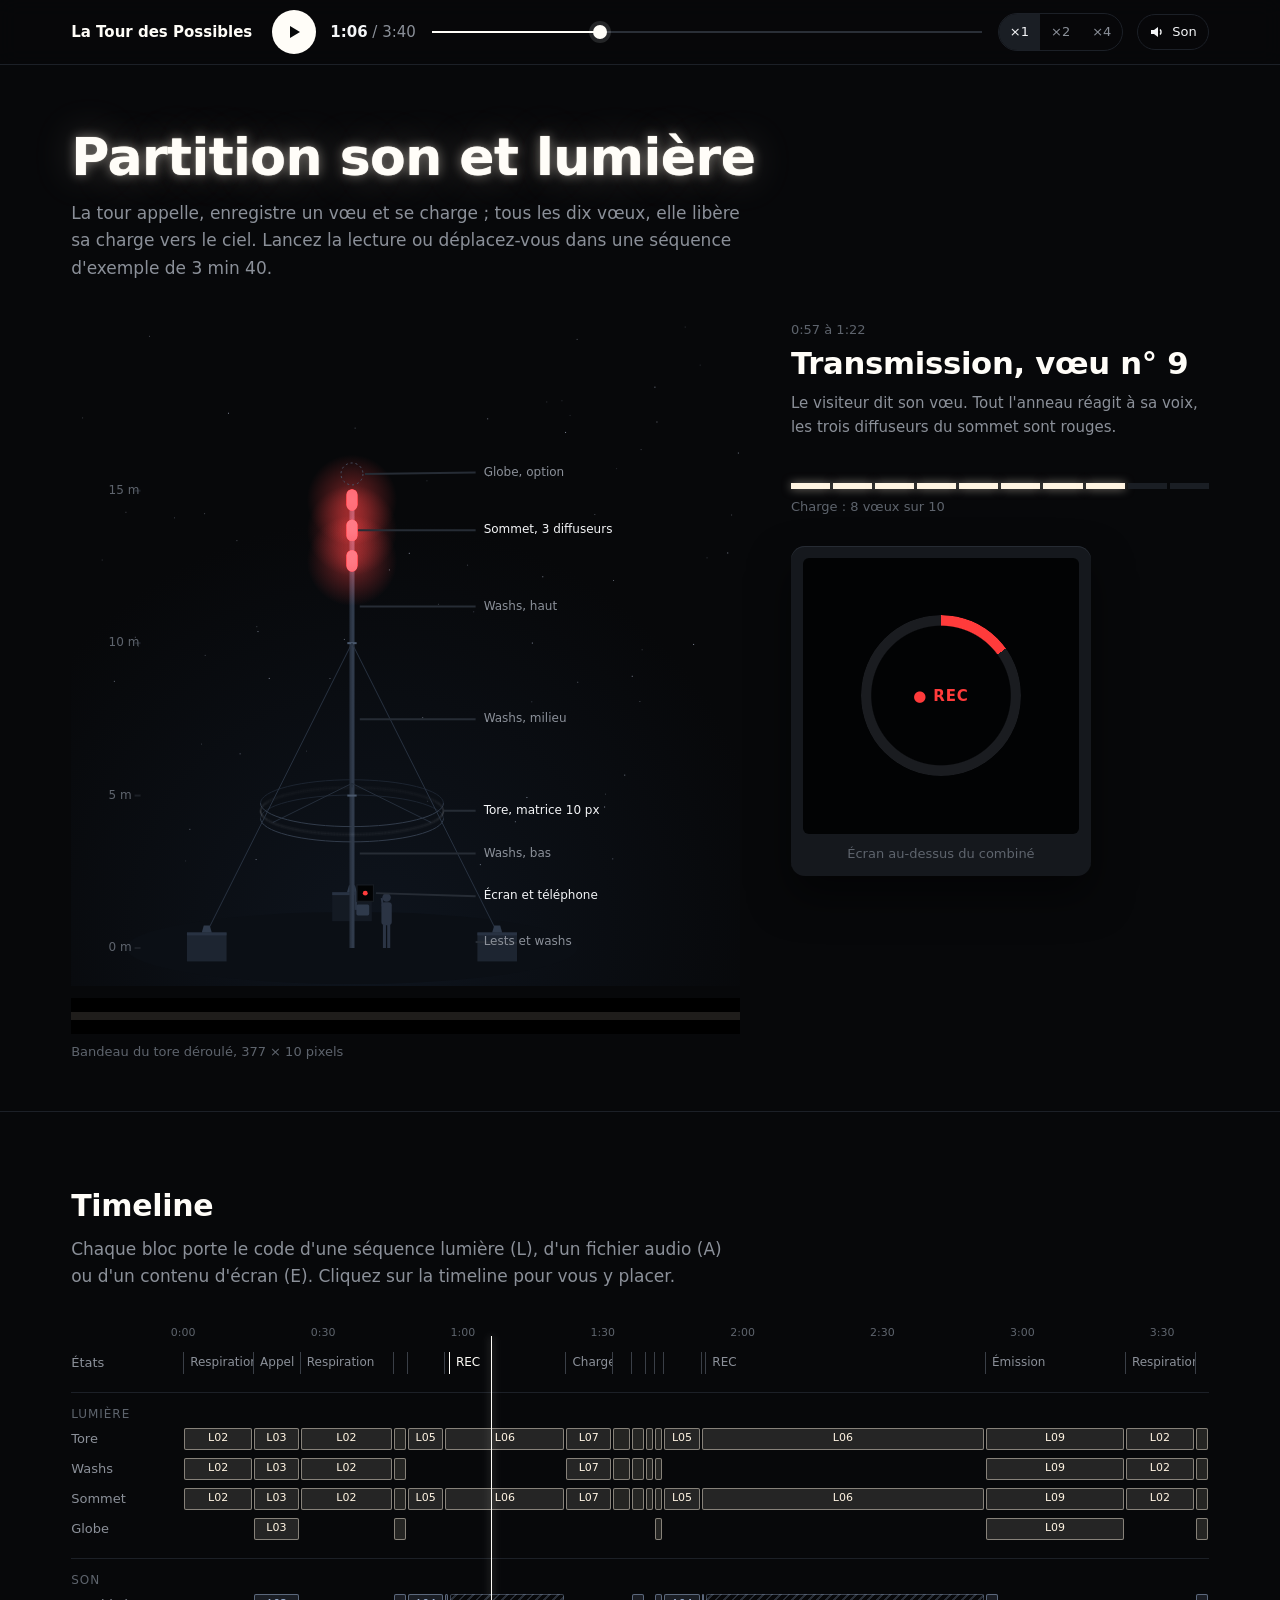
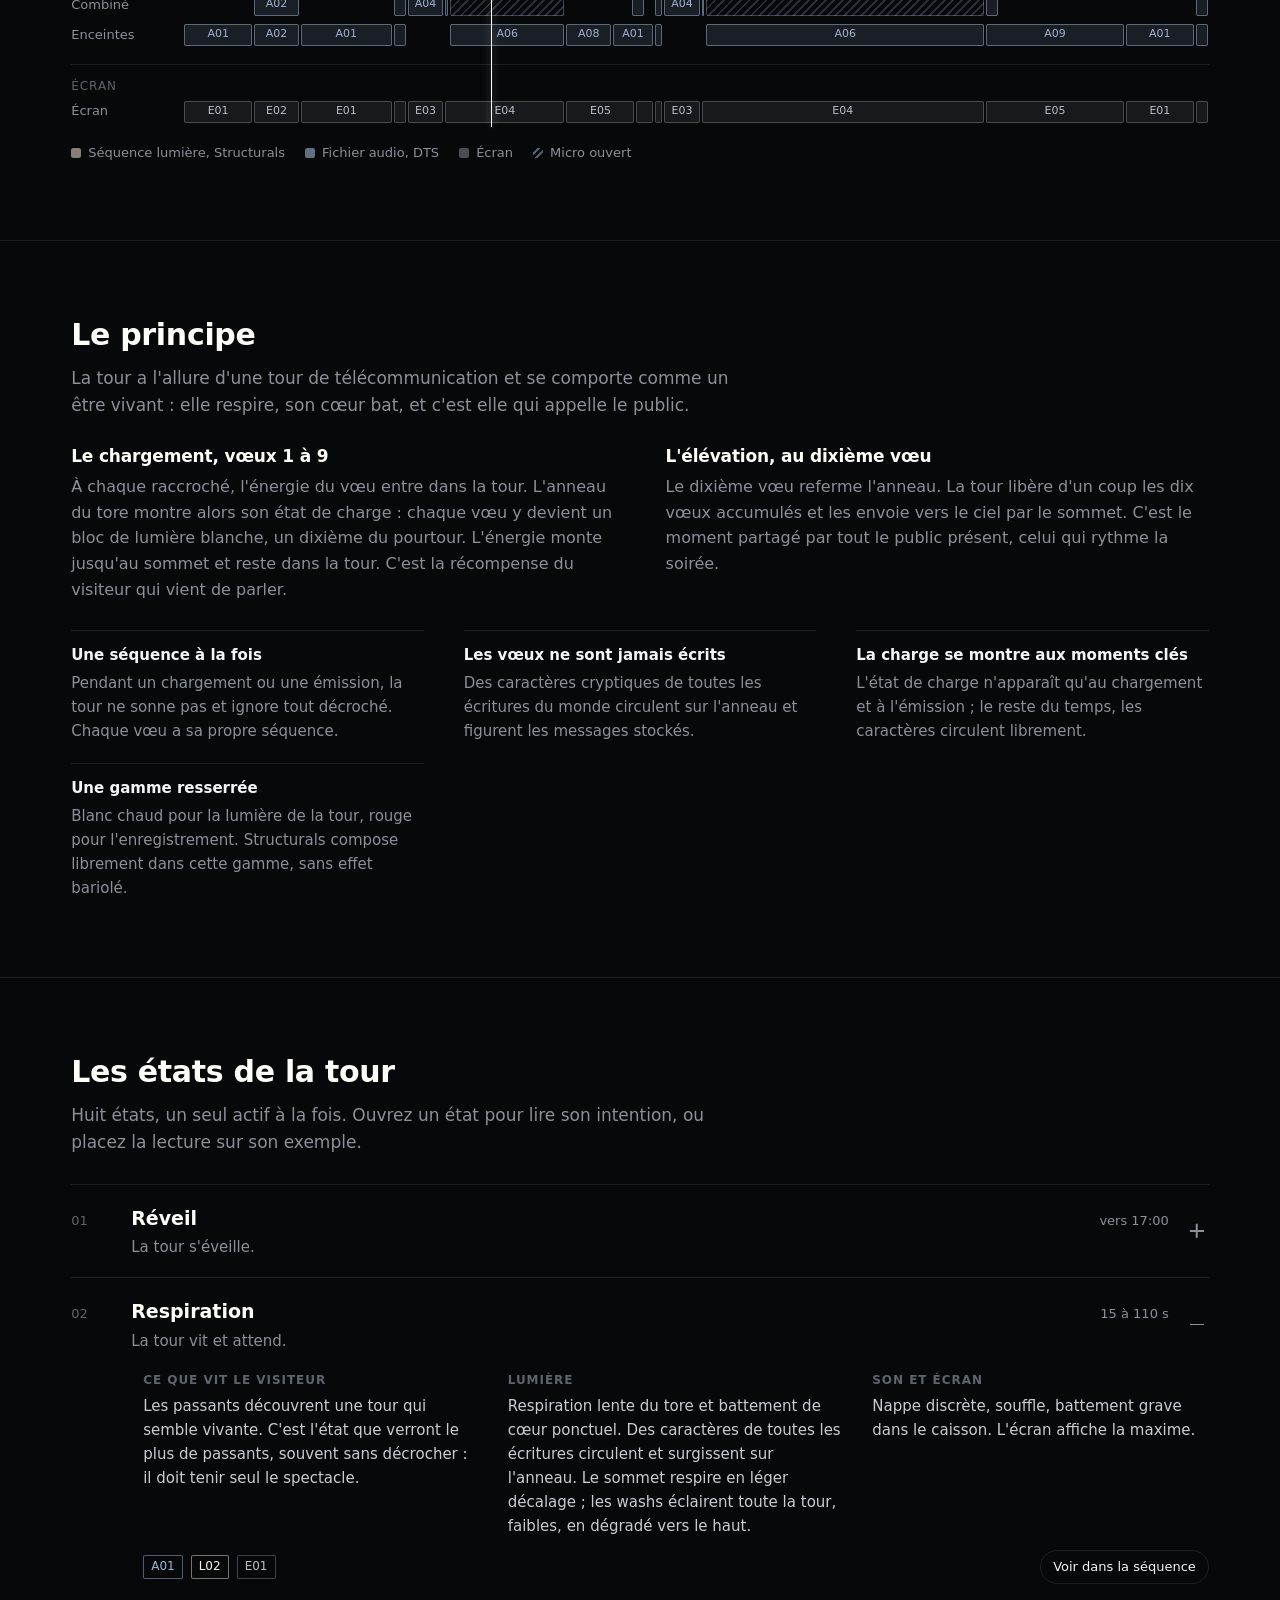
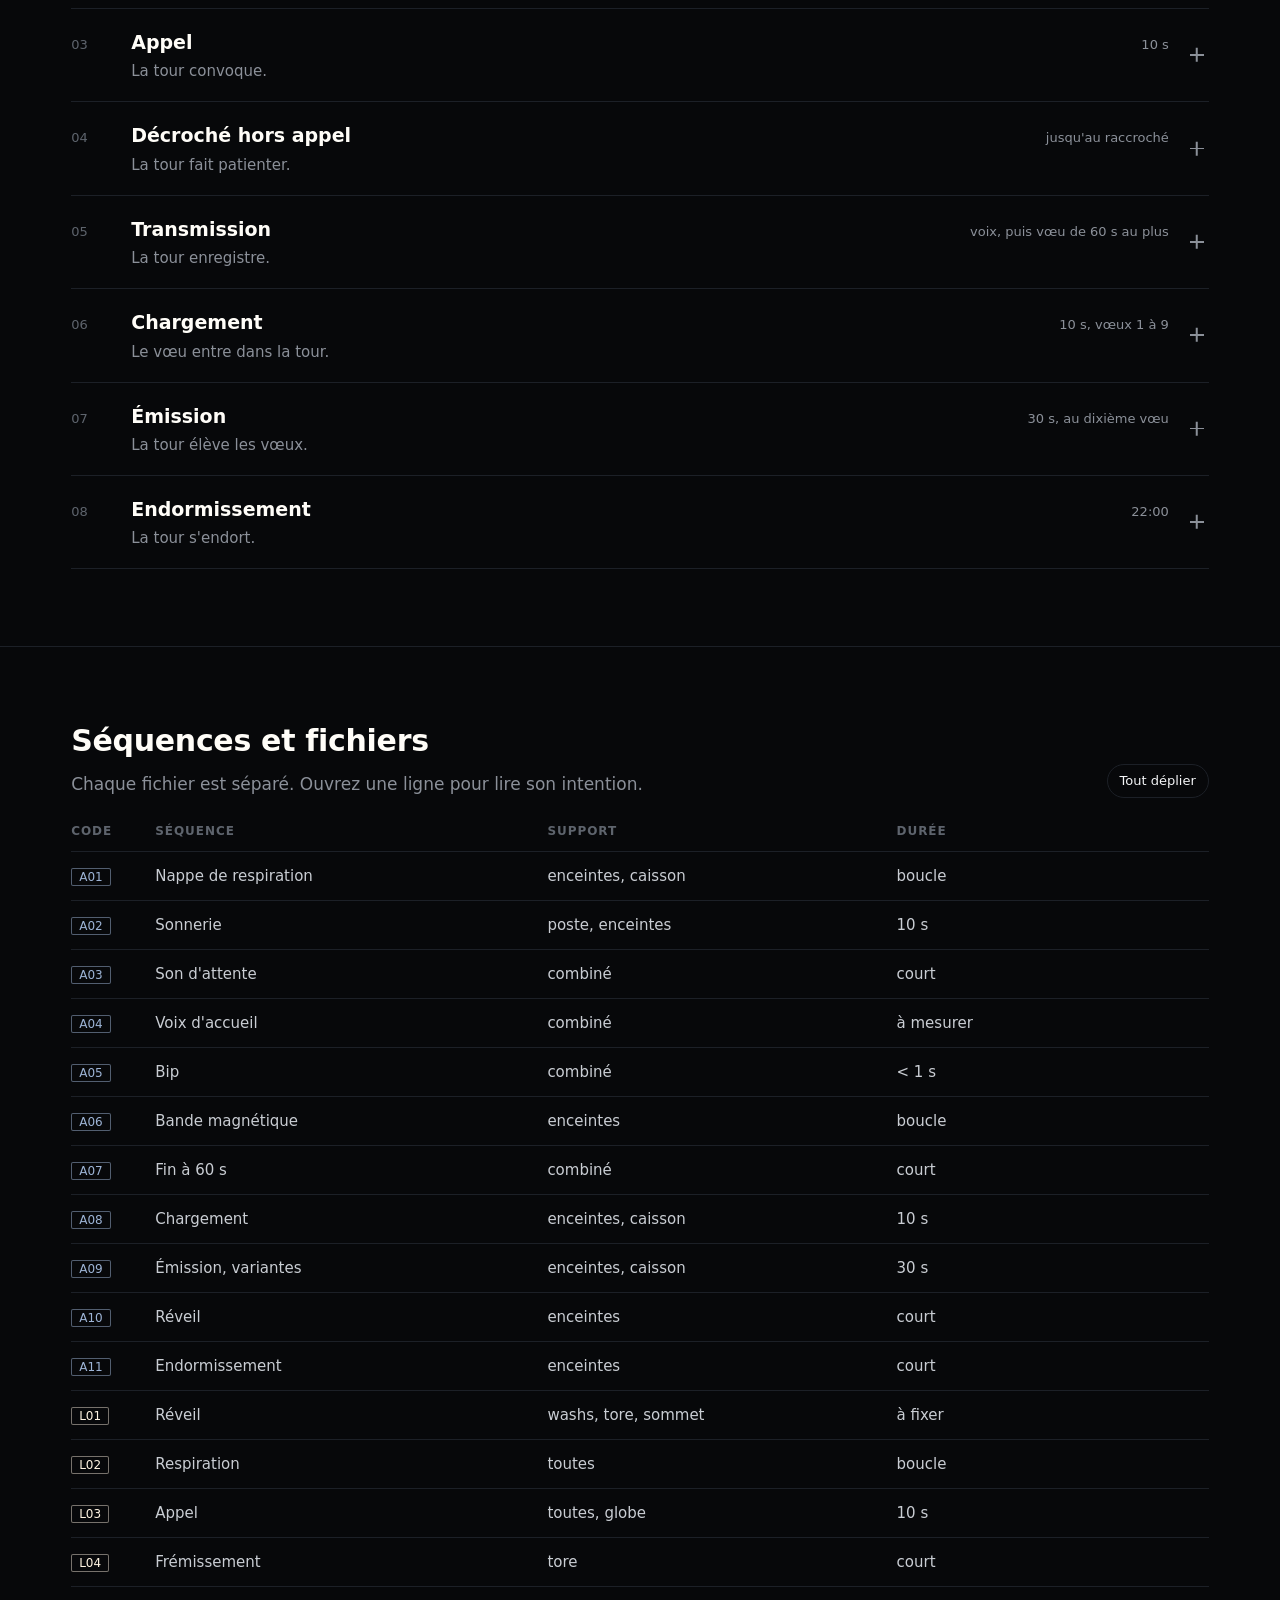
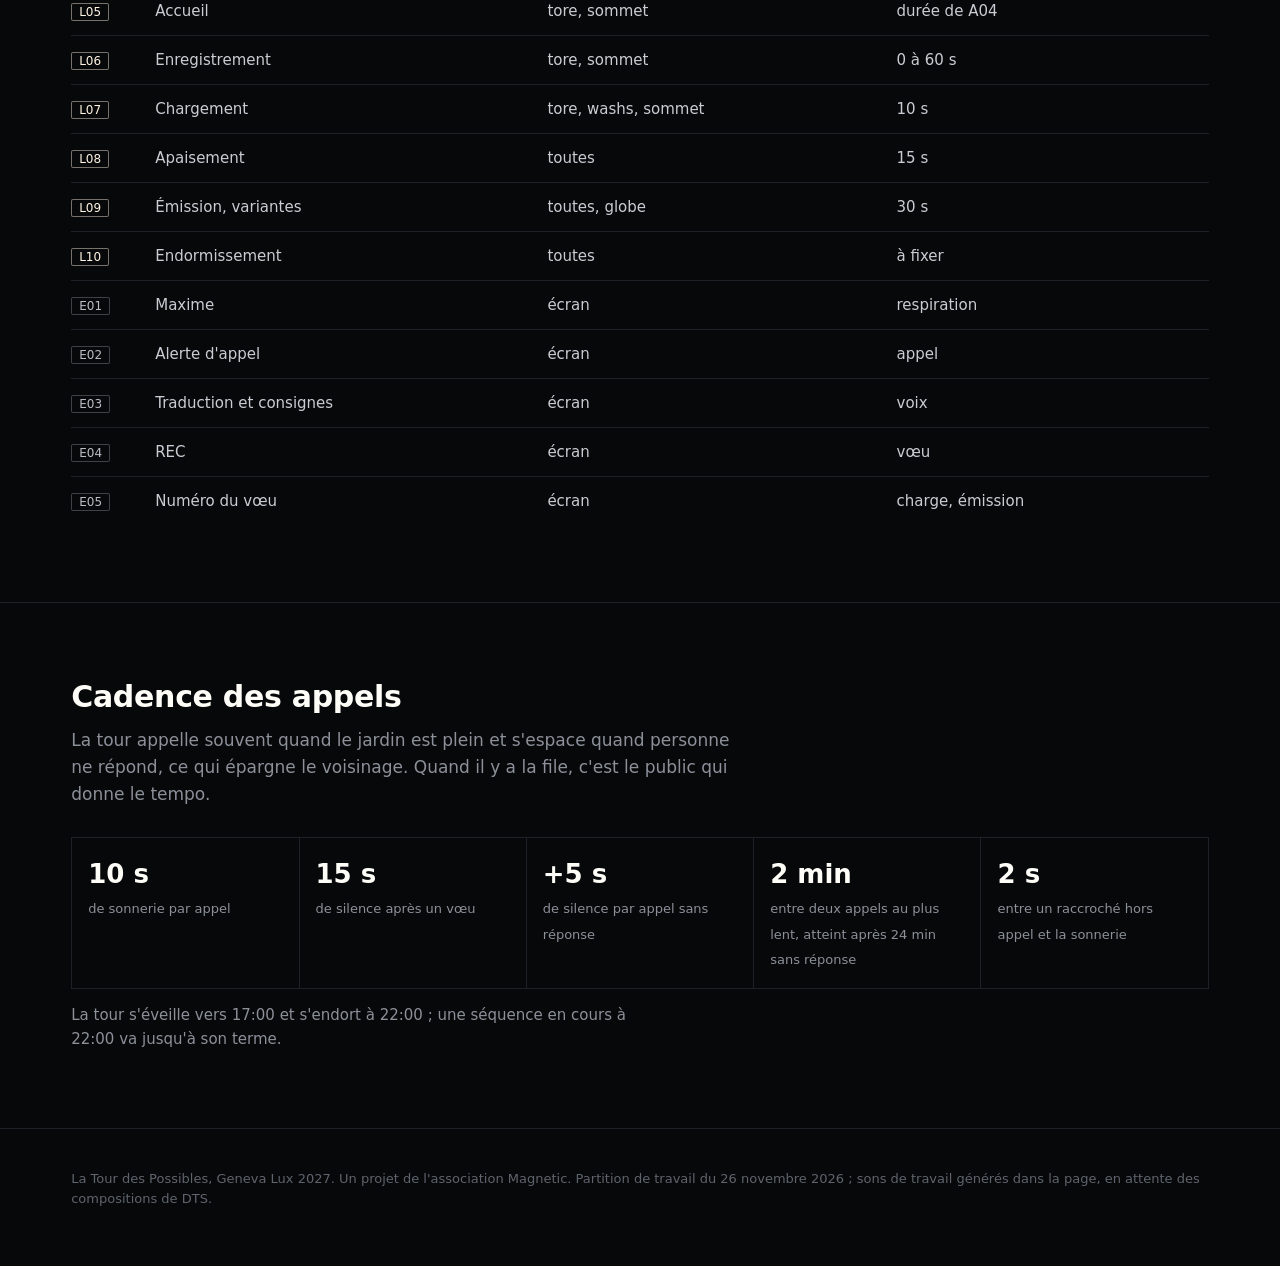
==== sequencage/index.html @ c36b2526 "Séquençage : retire la section La tour et ses supports Co-Authored-By: Claude Opus 5.5 <noreply@anth" ====
<!DOCTYPE html>
<html lang="fr">
<head>
<meta charset="utf-8">
<meta name="viewport" content="width=device-width, initial-scale=1">
<meta name="robots" content="noindex">
<meta name="color-scheme" content="dark">
<meta name="theme-color" content="#07080A">
<title>Partition de la tour</title>
<style>
/* VOICE travail : la conduite son et lumière d'une installation, à transmettre à l'équipe technique
   IDEA une conduite de régie lue la nuit, au pied de la tour, dans la charte du site tourdespossibles.ch
   PICTURE la tour en élévation, ses zones allumées à l'instant t, et le bandeau du tore déroulé
   COLOUR nuit #07080A, blanc chaud #FFF4E2 pour la lumière, bleu gris #9DB4D6 pour le son, rouge REC
   TYPE la police système du site, titres en 700 avec la lueur du site
   LAYOUT transport collant ; tour et écran ; timeline ; puis le cahier des charges replié en accordéons */
:root{color-scheme:dark;--bg:#07080A;--s1:#0D0F13;--line:#1C2027;--ink:#F4F5F7;--mute:#8B9099;--dim:#5E646D;--lum:#FFF4E2;--son:#9DB4D6;--scr:#8B9099;--rec:#FF3B3B}
*{box-sizing:border-box;min-width:0}
html,body{margin:0;background:var(--bg)}
body{color:var(--ink);font:16px/1.6 system-ui,-apple-system,"Segoe UI","Helvetica Neue",Helvetica,Arial,sans-serif;-webkit-font-smoothing:antialiased;overflow-x:clip}
h1,h2,h3{margin:0;font-weight:700;line-height:1.1;letter-spacing:-.01em}
h1{font-size:clamp(30px,4.4vw,52px);color:#FFFDF8;text-wrap:balance;text-shadow:0 0 1px rgba(255,250,240,.9),0 0 12px rgba(255,246,232,.45),0 0 40px rgba(255,240,215,.25)}
h2{font-size:clamp(22px,2.4vw,30px);color:#FFFDF8}
h3{font-size:17px}
p{margin:0}
a{color:inherit}
.w{max-width:1240px;margin:0 auto;padding:0 max(4vw,16px)}
section{padding:clamp(40px,6vw,88px) 0;border-top:1px solid var(--line)}
.lead{color:var(--mute);max-width:62ch;margin-top:14px;font-size:17px}
.sub{font-size:13px;color:var(--dim)}
/* transport */
.bar{position:sticky;top:0;z-index:9;background:rgba(7,8,10,.86);backdrop-filter:blur(10px);-webkit-backdrop-filter:blur(10px);border-bottom:1px solid var(--line)}
.bar .w{display:flex;align-items:center;gap:14px;min-height:64px;flex-wrap:wrap;padding-top:8px;padding-bottom:8px}
.brand{font-weight:700;font-size:15px;color:#FFFDF8;white-space:nowrap;margin-right:6px}
.pb{width:44px;height:44px;border-radius:50%;border:0;background:#FFFDF8;color:#07080A;cursor:pointer;display:grid;place-items:center;flex:none}
.pb svg{width:16px;height:16px}
.tc{font-variant-numeric:tabular-nums;font-size:15px;white-space:nowrap;color:var(--mute)}
.tc b{color:var(--ink);font-weight:600}
input[type=range]{-webkit-appearance:none;appearance:none;flex:1 1 220px;height:44px;background:transparent;cursor:pointer}
input[type=range]::-webkit-slider-runnable-track{height:2px;background:linear-gradient(90deg,#FFFDF8 var(--p,0%),#2A2F37 var(--p,0%))}
input[type=range]::-moz-range-track{height:2px;background:#2A2F37}
input[type=range]::-moz-range-progress{height:2px;background:#FFFDF8}
input[type=range]::-webkit-slider-thumb{-webkit-appearance:none;width:14px;height:14px;border-radius:50%;background:#FFFDF8;margin-top:-6px;box-shadow:0 0 0 4px rgba(255,253,248,.12)}
input[type=range]::-moz-range-thumb{width:14px;height:14px;border:0;border-radius:50%;background:#FFFDF8}
.seg{display:flex;border:1px solid var(--line);border-radius:22px;overflow:hidden;flex:none}
.seg button,.tog{font:inherit;font-size:13px;background:transparent;color:var(--mute);border:0;min-height:36px;padding:0 11px;cursor:pointer}
.seg button.on{background:#1A1E24;color:var(--ink)}
.tog{border:1px solid var(--line);border-radius:22px;display:flex;align-items:center;gap:7px;flex:none}
.tog[aria-pressed=true]{color:var(--ink)}
.tog svg{width:16px;height:16px}
button:focus-visible,input:focus-visible,summary:focus-visible{outline:2px solid #FFFDF8;outline-offset:2px}
/* stage */
.hero{padding:clamp(36px,5vw,64px) 0 clamp(28px,4vw,48px)}
.stage{display:grid;grid-template-columns:minmax(0,1.6fr) minmax(0,1fr);gap:clamp(24px,4vw,56px);margin-top:clamp(24px,3vw,40px);align-items:start}
.fig{position:relative;height:clamp(480px,74vh,760px)}
.fig canvas{position:absolute;inset:0;width:100%;height:100%}
.band{margin-top:12px}
.band canvas{display:block;width:100%;height:36px;image-rendering:pixelated;background:#000}
.band .sub{display:flex;justify-content:space-between;gap:12px;margin-top:8px}
.now .t{font-size:13px;color:var(--dim);font-variant-numeric:tabular-nums}
.now h3{font-size:clamp(24px,2.4vw,32px);color:#FFFDF8;margin:6px 0 10px}
.now p{color:var(--mute);font-size:15px;max-width:44ch;min-height:4.8em}
.gauge{display:grid;grid-template-columns:repeat(10,1fr);gap:3px;margin:20px 0 8px}
.gauge i{height:6px;background:#1A1E24}
.gauge i.f{background:var(--lum);box-shadow:0 0 10px rgba(255,244,226,.5)}
.dev{margin-top:28px;width:min(100%,300px);background:#15181D;border-radius:14px;padding:12px;box-shadow:inset 0 1px 0 #262B33,0 20px 40px rgba(0,0,0,.5)}
.scr{aspect-ratio:1;border-radius:6px;background:#020304;display:flex;flex-direction:column;justify-content:center;align-items:center;text-align:center;padding:9%;gap:10px;overflow:hidden;position:relative;transition:background .25s}
.scr .fr{font-size:15px;line-height:1.35;color:#F4F5F7}
.scr .en{font-size:13px;line-height:1.35;color:#8B9099}
.scr .bg{font-size:34px;font-weight:700;line-height:1;color:#FFFDF8}
.scr.al{background:#B3161C}.scr.al .en{color:#FFD9DA}
.scr .ring{width:58%;aspect-ratio:1;border-radius:50%;display:grid;place-items:center;background:conic-gradient(var(--rec) var(--a,0deg),#1A1C20 0);-webkit-mask:radial-gradient(circle,transparent 61%,#000 62%);mask:radial-gradient(circle,transparent 61%,#000 62%);position:absolute}
.scr .recl{color:var(--rec);font-weight:700;letter-spacing:.06em;font-size:15px;position:relative}
.scr .cd{font-size:40px;font-weight:700;color:#FFFDF8;font-variant-numeric:tabular-nums;position:relative;line-height:1}
.dev .sub{margin-top:10px;text-align:center}
/* timeline */
.tl{position:relative;margin-top:28px;user-select:none;touch-action:none;--lw:112px}
.r{display:grid;grid-template-columns:var(--lw) minmax(0,1fr);align-items:center;min-height:30px}
.r .k{font-size:13px;color:var(--mute)}
.g{display:grid;grid-template-columns:var(--lw) minmax(0,1fr);margin-top:14px;padding-top:12px;border-top:1px solid var(--line)}
.g .k{font-size:12px;letter-spacing:.08em;text-transform:uppercase;color:var(--dim)}
.tr{position:relative;height:26px}
.bk{position:absolute;top:2px;bottom:2px;font-size:11px;line-height:20px;text-align:center;overflow:hidden;white-space:nowrap;font-variant-numeric:tabular-nums;cursor:pointer;border-radius:2px}
.bk.l{background:rgba(255,244,226,.12);box-shadow:inset 0 0 0 1px rgba(255,244,226,.45);color:var(--lum)}
.bk.s{background:rgba(157,180,214,.13);box-shadow:inset 0 0 0 1px rgba(157,180,214,.5);color:var(--son)}
.bk.e{background:rgba(139,144,153,.12);box-shadow:inset 0 0 0 1px rgba(139,144,153,.42);color:#B9BEC6}
.bk.mic{background:repeating-linear-gradient(135deg,transparent 0 4px,rgba(157,180,214,.22) 4px 6px);box-shadow:inset 0 0 0 1px rgba(157,180,214,.35)}
.bk.st{background:transparent;color:var(--mute);text-align:left;padding-left:6px;border-left:1px solid #3A3F47;border-radius:0;font-size:12px}
.bk.st.on{color:#FFFDF8;border-left-color:#FFFDF8}
.bk.nar{color:transparent}
.ax{position:relative;height:18px;font-size:11px;color:var(--dim);font-variant-numeric:tabular-nums}
.ax span{position:absolute;transform:translateX(-50%)}
#ph{position:absolute;top:18px;bottom:0;width:1px;background:#FFFDF8;pointer-events:none;box-shadow:0 0 8px rgba(255,253,248,.6)}
.lg{display:flex;flex-wrap:wrap;gap:6px 20px;font-size:13px;color:var(--mute);margin-top:16px}
.lg i{display:inline-block;width:10px;height:10px;margin-right:7px;vertical-align:-1px;border-radius:2px}
/* text sections */
.two{display:grid;grid-template-columns:minmax(0,1fr) minmax(0,1fr);gap:clamp(24px,4vw,64px);margin-top:28px}
.two h3{color:#FFFDF8;margin-bottom:8px}
.two p{color:var(--mute)}
ul.rules{list-style:none;padding:0;margin:28px 0 0;display:grid;grid-template-columns:repeat(auto-fit,minmax(min(100%,260px),1fr));gap:20px 40px}
ul.rules li{border-top:1px solid var(--line);padding-top:12px;color:var(--mute);font-size:15px}
ul.rules b{display:block;color:var(--ink);font-weight:600;margin-bottom:4px}
details.st2{border-top:1px solid var(--line)}
details.st2:last-of-type{border-bottom:1px solid var(--line)}
details.st2 summary{list-style:none;display:grid;grid-template-columns:44px minmax(0,1fr) auto 24px;gap:16px;align-items:baseline;padding:18px 0;cursor:pointer}
details.st2 summary::-webkit-details-marker{display:none}
.num{font-size:13px;color:var(--dim);font-variant-numeric:tabular-nums}
.sn{font-weight:700;font-size:19px;color:#FFFDF8}
.sn span{display:block;font-weight:400;font-size:15px;color:var(--mute);margin-top:2px}
.du{font-size:13px;color:var(--mute);white-space:nowrap;font-variant-numeric:tabular-nums}
.pl{width:24px;height:24px;position:relative;align-self:center}
.pl::before,.pl::after{content:"";position:absolute;left:5px;right:5px;top:11px;height:1.5px;background:var(--mute);transition:transform .2s}
.pl::after{transform:rotate(90deg)}
details[open] .pl::after{transform:rotate(0)}
.body{display:grid;grid-template-columns:44px repeat(3,minmax(0,1fr));gap:12px 28px;padding:0 0 24px}
.body>div:first-child{grid-row:span 2}
.body h4{margin:0 0 4px;font-size:12px;letter-spacing:.08em;text-transform:uppercase;color:var(--dim);font-weight:600}
.body p{color:#C9CDD3;font-size:15px}
.body .fx{grid-column:2/-1;display:flex;flex-wrap:wrap;gap:8px;align-items:center}
.chip{font-size:12px;font-variant-numeric:tabular-nums;padding:2px 8px;border-radius:2px}
.chip.l{color:var(--lum);box-shadow:inset 0 0 0 1px rgba(255,244,226,.45)}.chip.s{color:var(--son);box-shadow:inset 0 0 0 1px rgba(157,180,214,.5)}.chip.e{color:#B9BEC6;box-shadow:inset 0 0 0 1px rgba(139,144,153,.42)}
.go{font:inherit;font-size:13px;color:var(--ink);background:transparent;border:1px solid var(--line);border-radius:22px;min-height:34px;padding:0 12px;cursor:pointer;margin-left:auto}
.go:hover{border-color:#FFFDF8}
.ft{width:100%;border-collapse:collapse;margin-top:24px;font-size:15px}
.ft th{font-size:12px;letter-spacing:.08em;text-transform:uppercase;color:var(--dim);font-weight:600;text-align:left;padding:0 12px 10px 0}
.ft td{padding:12px 12px 12px 0;border-top:1px solid var(--line);vertical-align:top;color:#C9CDD3}
.ft tr.h td{cursor:pointer}
.ft tr.h:hover td{color:var(--ink)}
.ft td:first-child{width:84px;white-space:nowrap}
.ft td.x{width:24px}
.ft tr.d td{border-top:0;padding-top:0;color:var(--mute);font-size:14px}
.ft tr.d[hidden]{display:none}
.ft tr.h[aria-expanded=true] .pl::after{transform:rotate(0)}
.tools{display:flex;justify-content:space-between;align-items:end;gap:16px;flex-wrap:wrap}
.cad{display:grid;grid-template-columns:repeat(auto-fit,minmax(min(100%,150px),1fr));gap:1px;background:var(--line);margin-top:28px;border:1px solid var(--line)}
.cad div{background:var(--bg);padding:16px}
.cad b{display:block;font-size:26px;font-weight:700;color:#FFFDF8;font-variant-numeric:tabular-nums}
.cad span{font-size:13px;color:var(--mute)}
ol.open{margin:24px 0 0;padding:0;list-style:none;columns:2 320px;column-gap:56px}
ol.open li{break-inside:avoid;padding:12px 0;border-top:1px solid var(--line);color:var(--mute);font-size:15px}
ol.open b{color:var(--ink);font-weight:600}
footer{padding:40px 0 56px;color:var(--dim);font-size:13px;border-top:1px solid var(--line)}
@media(max-width:900px){.stage{grid-template-columns:minmax(0,1fr)}.fig{height:clamp(440px,70vh,640px)}.two{grid-template-columns:minmax(0,1fr)}.body{grid-template-columns:minmax(0,1fr)}.body>div:first-child{display:none}.body .fx{grid-column:auto}}
@media(max-width:600px){.fig{height:clamp(380px,112vw,520px)}.tl{--lw:74px}.r .k{font-size:12px}.brand{display:none}.bar .w{gap:10px}details.st2 summary{grid-template-columns:28px minmax(0,1fr) 24px}.du{display:none}.ft td:nth-child(3),.ft th:nth-child(3){display:none}}
@media(prefers-reduced-motion:reduce){.pl::before,.pl::after,.scr{transition:none}}
</style>
</head>
<body>
<div class="bar"><div class="w">
<span class="brand">La Tour des Possibles</span>
<button class="pb" id="play" type="button" aria-label="Lecture"><svg id="pi" viewBox="0 0 16 16"><path d="M4 2l10 6-10 6z" fill="currentColor"/></svg></button>
<span class="tc" id="tc"><b>0:00</b> / 3:40</span>
<input id="scrub" type="range" min="0" max="220" step="0.1" value="0" aria-label="Position dans la séquence">
<div class="seg" id="speed" role="group" aria-label="Vitesse"><button type="button" class="on" data-v="1">×1</button><button type="button" data-v="2">×2</button><button type="button" data-v="4">×4</button></div>
<button class="tog" id="snd" type="button" aria-pressed="true" aria-label="Sons de travail"><svg viewBox="0 0 16 16"><path d="M2 6h3l4-3v10l-4-3H2z" fill="currentColor"/><path d="M11 5.5a3.5 3.5 0 010 5" stroke="currentColor" fill="none" stroke-width="1.4"/></svg>Son</button>
</div></div>

<header class="hero"><div class="w">
<h1>Partition son et lumière</h1>
<p class="lead">La tour appelle, enregistre un vœu et se charge ; tous les dix vœux, elle libère sa charge vers le ciel. Lancez la lecture ou déplacez-vous dans une séquence d'exemple de 3 min 40.</p>
<div class="stage">
<div>
<div class="fig"><canvas id="tower" role="img" aria-label="La tour en élévation, ses zones lumineuses à l'instant choisi"></canvas></div>
<div class="band"><canvas id="bandc" width="377" height="10"></canvas><div class="sub"><span>Bandeau du tore déroulé, 377 × 10 pixels</span><span id="bi"></span></div></div>
</div>
<aside class="now" aria-live="polite">
<div class="t" id="nt"></div>
<h3 id="nn"></h3>
<p id="np"></p>
<div class="gauge" id="gauge"></div>
<div class="sub" id="gt"></div>
<div class="dev"><div class="scr" id="scr"></div><div class="sub">Écran au-dessus du combiné</div></div>
</aside>
</div>
</div></header>

<section id="timeline"><div class="w">
<h2>Timeline</h2>
<p class="lead">Chaque bloc porte le code d'une séquence lumière (L), d'un fichier audio (A) ou d'un contenu d'écran (E). Cliquez sur la timeline pour vous y placer.</p>
<div class="tl" id="tl">
<div class="r"><div></div><div class="ax" id="ax"></div></div>
<div class="r"><div class="k">États</div><div class="tr" id="t_st"></div></div>
<div class="g"><div class="k">Lumière</div><div></div></div>
<div class="r"><div class="k">Tore</div><div class="tr" id="t_to"></div></div>
<div class="r"><div class="k">Washs</div><div class="tr" id="t_wa"></div></div>
<div class="r"><div class="k">Sommet</div><div class="tr" id="t_so"></div></div>
<div class="r"><div class="k">Globe</div><div class="tr" id="t_gl"></div></div>
<div class="g"><div class="k">Son</div><div></div></div>
<div class="r"><div class="k">Combiné</div><div class="tr" id="t_co"></div></div>
<div class="r"><div class="k">Enceintes</div><div class="tr" id="t_en"></div></div>
<div class="g"><div class="k">Écran</div><div></div></div>
<div class="r"><div class="k">Écran</div><div class="tr" id="t_ec"></div></div>
<div id="ph"></div>
</div>
<div class="lg"><span><i style="background:rgba(255,244,226,.5)"></i>Séquence lumière, Structurals</span><span><i style="background:rgba(157,180,214,.6)"></i>Fichier audio, DTS</span><span><i style="background:rgba(139,144,153,.5)"></i>Écran</span><span><i style="background:repeating-linear-gradient(135deg,transparent 0 3px,rgba(157,180,214,.5) 3px 5px)"></i>Micro ouvert</span></div>
</div></section>

<section id="principe"><div class="w">
<h2>Le principe</h2>
<p class="lead">La tour a l'allure d'une tour de télécommunication et se comporte comme un être vivant : elle respire, son cœur bat, et c'est elle qui appelle le public.</p>
<div class="two">
<div><h3>Le chargement, vœux 1 à 9</h3><p>À chaque raccroché, l'énergie du vœu entre dans la tour. L'anneau du tore montre alors son état de charge : chaque vœu y devient un bloc de lumière blanche, un dixième du pourtour. L'énergie monte jusqu'au sommet et reste dans la tour. C'est la récompense du visiteur qui vient de parler.</p></div>
<div><h3>L'élévation, au dixième vœu</h3><p>Le dixième vœu referme l'anneau. La tour libère d'un coup les dix vœux accumulés et les envoie vers le ciel par le sommet. C'est le moment partagé par tout le public présent, celui qui rythme la soirée.</p></div>
</div>
<ul class="rules">
<li><b>Une séquence à la fois</b>Pendant un chargement ou une émission, la tour ne sonne pas et ignore tout décroché. Chaque vœu a sa propre séquence.</li>
<li><b>Les vœux ne sont jamais écrits</b>Des caractères cryptiques de toutes les écritures du monde circulent sur l'anneau et figurent les messages stockés.</li>
<li><b>La charge se montre aux moments clés</b>L'état de charge n'apparaît qu'au chargement et à l'émission ; le reste du temps, les caractères circulent librement.</li>
<li><b>Une gamme resserrée</b>Blanc chaud pour la lumière de la tour, rouge pour l'enregistrement. Structurals compose librement dans cette gamme, sans effet bariolé.</li>
</ul>
</div></section>

<section id="etats"><div class="w">
<h2>Les états de la tour</h2>
<p class="lead">Huit états, un seul actif à la fois. Ouvrez un état pour lire son intention, ou placez la lecture sur son exemple.</p>
<div id="states" style="margin-top:28px"></div>
</div></section>

<section id="fichiers"><div class="w">
<div class="tools"><div><h2>Séquences et fichiers</h2><p class="lead">Chaque fichier est séparé. Ouvrez une ligne pour lire son intention.</p></div><button class="go" id="all" type="button">Tout déplier</button></div>
<table class="ft" id="ft"></table>
</div></section>

<section id="cadence"><div class="w">
<h2>Cadence des appels</h2>
<p class="lead">La tour appelle souvent quand le jardin est plein et s'espace quand personne ne répond, ce qui épargne le voisinage. Quand il y a la file, c'est le public qui donne le tempo.</p>
<div class="cad">
<div><b>10 s</b><span>de sonnerie par appel</span></div>
<div><b>15 s</b><span>de silence après un vœu</span></div>
<div><b>+5 s</b><span>de silence par appel sans réponse</span></div>
<div><b>2 min</b><span>entre deux appels au plus lent, atteint après 24 min sans réponse</span></div>
<div><b>2 s</b><span>entre un raccroché hors appel et la sonnerie</span></div>
</div>
<p class="lead" style="font-size:15px">La tour s'éveille vers 17:00 et s'endort à 22:00 ; une séquence en cours à 22:00 va jusqu'à son terme.</p>
</div></section>


<footer><div class="w">La Tour des Possibles, Geneva Lux 2027. Un projet de l'association Magnetic. Partition de travail du 26 novembre 2026 ; sons de travail générés dans la page, en attente des compositions de DTS.</div></footer>

<script>
{
const T=220,COLS=377,ROWS=10,SEG=COLS/10;
const MOM=[[0,15,'resp','Respiration'],[15,25,'appel','Appel sans réponse'],[25,45,'resp','Respiration'],[45,48,'appel','Appel'],[48,56,'voix','Transmission, voix'],[56,57,'bip','Bip'],[57,82,'rec','Transmission, vœu n° 9'],[82,92,'charge','Chargement'],[92,96,'apais','Apaisement'],[96,99,'hors','Décroché hors appel'],[99,101,'apais','Apaisement'],[101,103,'appel','Appel'],[103,111,'voix','Transmission, voix'],[111,112,'bip','Bip'],[112,172,'rec','Transmission, vœu n° 10'],[172,202,'emis','Émission'],[202,217,'resp','Respiration'],[217,220,'appel','Appel']];
const SHORT={resp:'Respiration',appel:'Appel',voix:'Voix',bip:'',rec:'REC',charge:'Charge',apais:'',hors:'Hors',emis:'Émission'};
const NOW={resp:'La tour vit et attend. Des caractères cryptiques circulent sur l\'anneau, la lumière respire.',appel:'Toute la tour sonne : tore, washs et sommet battent au rythme de la sonnerie.',hors:'Quelqu\'un décroche sans sonnerie. Un son court le fait patienter ; au raccroché, la tour le rappelle.',voix:'La voix de la tour parle au combiné. Au sommet, les diffuseurs s\'allument l\'un après l\'autre, comme une information qui arrive.',bip:'Le bip donne la parole.',rec:'Le visiteur dit son vœu. Tout l\'anneau réagit à sa voix, les trois diffuseurs du sommet sont rouges.',charge:'Le vœu entre dans la tour : plasma, état de charge, éclair, puis l\'énergie monte jusqu\'au sommet.',apais:'La tour reste éveillée quelques secondes, puis s\'apaise.',emis:'Le dixième vœu referme l\'anneau. La tour élève les dix vœux vers le ciel.'};
const RL=[[0,15,'L02'],[15,25,'L03'],[25,45,'L02'],[45,48,'L03'],[48,56,'L05'],[56,82,'L06'],[82,92,'L07'],[92,96,'L08'],[96,99,'L04'],[99,101,'L08'],[101,103,'L03'],[103,111,'L05'],[111,172,'L06'],[172,202,'L09'],[202,217,'L02'],[217,220,'L03']];
const RC=[[15,25,'A02'],[45,48,'A02'],[48,56,'A04'],[56,57,'A05'],[57,82,'MIC'],[96,99,'A03'],[101,103,'A02'],[103,111,'A04'],[111,112,'A05'],[112,172,'MIC'],[172,175,'A07'],[217,220,'A02']];
const RS=[[0,15,'A01'],[15,25,'A02'],[25,45,'A01'],[45,48,'A02'],[57,82,'A06'],[82,92,'A08'],[92,101,'A01'],[101,103,'A02'],[112,172,'A06'],[172,202,'A09'],[202,217,'A01'],[217,220,'A02']];
const RE=[[0,15,'E01'],[15,25,'E02'],[25,45,'E01'],[45,48,'E02'],[48,56,'E03'],[56,82,'E04'],[82,97,'E05'],[97,101,'E01'],[101,103,'E02'],[103,111,'E03'],[111,172,'E04'],[172,202,'E05'],[202,217,'E01'],[217,220,'E02']];
const ZONE={to:()=>true,wa:c=>c!=='L05'&&c!=='L06',so:()=>true,gl:c=>c==='L03'||c==='L09'};
const STATES=[
['Réveil','La tour s\'éveille.','vers 17:00',null,'Le festival ouvre, peu de public assiste à ce moment.','Les washs s\'allument niveau par niveau, du bas vers le haut, et révèlent la structure ; la lumière gagne le tore, puis le sommet, et la respiration s\'installe.','Une séquence courte.',['A10','L01']],
['Respiration','La tour vit et attend.','15 à 110 s',0,'Les passants découvrent une tour qui semble vivante. C\'est l\'état que verront le plus de passants, souvent sans décrocher : il doit tenir seul le spectacle.','Respiration lente du tore et battement de cœur ponctuel. Des caractères de toutes les écritures circulent et surgissent sur l\'anneau. Le sommet respire en léger décalage ; les washs éclairent toute la tour, faibles, en dégradé vers le haut.','Nappe discrète, souffle, battement grave dans le caisson. L\'écran affiche la maxime.',['A01','L02','E01']],
['Appel','La tour convoque.','10 s',15,'Le téléphone sonne au hasard. Celui qui décroche devient celui que la tour a choisi ; les autres regardent. Sans réponse, la tour retombe dans sa respiration et rappellera plus tard.','Toute la tour sonne : tore, sommet et trois niveaux de washs battent ensemble, deux coups et un silence. Le globe clignote comme une balise.','La sonnerie sort du poste, relayée par les enceintes dans tout le jardin. L\'écran passe en alerte.',['A02','L03','E02']],
['Décroché hors appel','La tour fait patienter.','jusqu\'au raccroché',96,'Quelqu\'un décroche alors que rien ne sonne. Il entend un son court et raccroche ; deux secondes plus tard, la tour le rappelle. Ne joue que pendant la respiration.','La lumière ne change presque pas, à peine un frémissement : toute la surprise tient dans le rappel.','Un souffle ou une phrase courte dans le combiné, au choix de DTS.',['A03','L04']],
['Transmission','La tour enregistre.','voix, puis vœu de 60 s au plus',48,'La voix dit à l\'oreille : « Je suis la tour des possibles et j\'ai une question pour toi. Quel est ton vœu le plus cher ? », puis demande de raccrocher pour envoyer le vœu. Un bip donne la parole ; le raccroché envoie le vœu.','Les washs s\'éteignent et le pied de la tour devient intime. Pendant la voix, le tore est enveloppant et les diffuseurs du sommet s\'allument l\'un après l\'autre, comme une information qui arrive. Pendant le vœu, tout l\'anneau réagit à la voix sans jamais l\'écrire, et les trois diffuseurs sont rouges : c\'est le voyant REC de la tour.','La voix et le bip dans le combiné ; une bande magnétique qui tourne à bas volume dans les enceintes. L\'écran donne la traduction, puis le REC et le compte à rebours des 10 dernières secondes.',['A04','A05','A06','A07','L05','L06','E03','E04']],
['Chargement','Le vœu entre dans la tour.','10 s, vœux 1 à 9',82,'Le visiteur raccroche et lève les yeux : c\'est sa récompense, elle doit avoir une très belle intensité.','Plasma qui pulse et se compresse. L\'état de charge apparaît : les vœux précédents en blocs blancs, les caractères qui se rassemblent sur le segment suivant, puis un éclair qui le fige. L\'énergie monte par les washs jusqu\'au sommet et reste dans la tour.','Une montée de charge électrique qui se résout dans un impact. Ensuite, 15 s d\'apaisement avant le prochain appel.',['A08','L07','L08','E05']],
['Émission','La tour élève les vœux.','30 s, au dixième vœu',172,'Le dixième vœu referme l\'anneau. C\'est le grand moment collectif, celui que le public au pied de la tour attend.','L\'anneau entièrement blanc pulse de plus en plus vite ; les washs font monter la lumière en vagues de plus en plus rapides. Puis le tir : coupure nette, l\'anneau se vide vers le haut, le sommet éclate, le globe lance son flash. La tour revient vide et apaisée.','Composition immersive en crescendo, point culminant au tir. Plusieurs variantes alternent d\'une émission à l\'autre.',['A09','L09','E05']],
['Endormissement','La tour s\'endort.','22:00',null,'Le festival ferme.','Le mouvement inverse du réveil : la respiration ralentit, le sommet puis le tore s\'éteignent, les washs descendent jusqu\'au noir.','Une séquence courte.',['A11','L10']]];
const FILES=[
['A01','Nappe de respiration','enceintes, caisson','boucle','Le souffle de la tour au repos, discret, avec un battement grave calé sur la lumière.'],
['A02','Sonnerie','poste, enceintes','10 s','L\'appel de la tour, identifiable entre tous ; il doit s\'entendre dans tout le jardin.'],
['A03','Son d\'attente','combiné','court','Un souffle ou une phrase courte pour qui décroche sans sonnerie : la tour va rappeler.'],
['A04','Voix d\'accueil','combiné','à mesurer','« Je suis la tour des possibles et j\'ai une question pour toi. Quel est ton vœu le plus cher ? », puis la consigne de raccrocher.'],
['A05','Bip','combiné','< 1 s','Donne la parole au visiteur.'],
['A06','Bande magnétique','enceintes','boucle','Le ronronnement d\'une bande qui enregistre : le public entend que la tour écoute.'],
['A07','Fin à 60 s','combiné','court','Invite à raccrocher quand la minute est écoulée.'],
['A08','Chargement','enceintes, caisson','10 s','Une montée de charge électrique qui se résout dans un impact au moment où le vœu se fige.'],
['A09','Émission, variantes','enceintes, caisson','30 s','Crescendo immersif, point culminant au tir ; plusieurs variantes en alternance.'],
['A10','Réveil','enceintes','court','L\'éveil de la tour à l\'ouverture.'],
['A11','Endormissement','enceintes','court','La tour s\'endort à la fermeture.'],
['L01','Réveil','washs, tore, sommet','à fixer','Les washs révèlent le mât du bas vers le haut, puis le tore et le sommet s\'allument.'],
['L02','Respiration','toutes','boucle','Un organisme endormi : respiration lente, battement ponctuel, caractères cryptiques qui circulent sur l\'anneau.'],
['L03','Appel','toutes, globe','10 s','Toute la tour bat avec la sonnerie, deux coups et un silence.'],
['L04','Frémissement','tore','court','À peine perceptible, pour qui décroche hors appel.'],
['L05','Accueil','tore, sommet','durée de A04','Tore enveloppant ; diffuseurs du sommet allumés en séquence, comme une information qui arrive ; washs éteints.'],
['L06','Enregistrement','tore, sommet','0 à 60 s','Tout l\'anneau réagit à la voix ; les trois diffuseurs du sommet en rouge, voyant REC.'],
['L07','Chargement','tore, washs, sommet','10 s','Plasma, état de charge en blocs blancs, éclair qui fige le nouveau bloc, énergie qui monte jusqu\'au sommet et reste dans la tour.'],
['L08','Apaisement','toutes','15 s','L\'état de charge s\'efface et la respiration revient.'],
['L09','Émission, variantes','toutes, globe','30 s','Anneau blanc qui pulse, vagues d\'élévation par les washs, tir : coupure nette, éclat du sommet, flash du globe.'],
['L10','Endormissement','toutes','à fixer','Le mouvement inverse du réveil.'],
['E01','Maxime','écran','respiration','« Un vœu personnel devient souvent plus fort lorsqu\'il contribue au bien commun », en français et en anglais.'],
['E02','Alerte d\'appel','écran','appel','Écran rouge, invitation à décrocher.'],
['E03','Traduction et consignes','écran','voix','Traduction anglaise de la voix ; parler après le bip, raccrocher pour envoyer.'],
['E04','REC','écran','vœu','Voyant REC et temps écoulé ; compte à rebours sur les 10 dernières secondes.'],
['E05','Numéro du vœu','écran','charge, émission','Le numéro du vœu et la maxime.']];
const MAX1='Un vœu personnel devient souvent plus fort lorsqu\'il contribue au bien commun.',MAX1E='A personal wish often grows stronger when it serves the common good.';
const $=id=>document.getElementById(id);
const esc=s=>String(s).replace(/[&<>"']/g,c=>({'&':'&amp;','<':'&lt;','>':'&gt;','"':'&quot;',"'":'&#39;'}[c]));
const fmt0=t=>{const m=Math.floor(t/60),s=Math.floor(t-m*60);return m+':'+(s<10?'0':'')+s};
const cl=v=>v<0?0:v>1?1:v;
const sm=(a,b,x)=>{const u=cl((x-a)/(b-a));return u*u*(3-2*u)};
const g=(x,c,w)=>Math.exp(-((x-c)*(x-c))/(2*w*w));
const h2=(a,b)=>{let x=(Math.imul(a|0,374761393)+Math.imul(b|0,668265263))|0;x=Math.imul(x^(x>>>13),1274126177);return ((x^(x>>>16))>>>0)/4294967296};
let seed=11;const rnd=()=>(seed=seed*16807%2147483647)/2147483647;
const GL=[];for(let i=0;i<48;i++){const gl=[];let n=0;for(let r=0;r<8;r++){let m=0;for(let c=0;c<5;c++){if(rnd()<.42){m|=1<<c;n++}}gl.push(m)}if(n<7){gl[2]|=14;gl[5]|=17}GL.push(gl)}
const momAt=t=>MOM.find(m=>t>=m[0]&&t<m[1])||MOM[MOM.length-1];
const cueAt=(R,t)=>R.find(r=>t>=r[0]&&t<r[1]);
const breath=t=>.5-.5*Math.cos(2*Math.PI*t/6.5);
const heart=t=>{const p=t%6.5;return g(p,4,.07)+.6*g(p,4.32,.07)};
const ring=u=>{const c=u%2;return (c<.4||(c>=.6&&c<1))?1:0};
const voice=t=>{const s=Math.max(0,Math.sin(2*Math.PI*t*3.1));return Math.sqrt(s)*(.6+.4*Math.sin(2*Math.PI*t*.37))*(Math.sin(2*Math.PI*t*.23)>-.55?1:.12)};
const charge=t=>t<88?8:t<176.5?9:t<195?10:0;
const W=new Float32Array(COLS*ROWS),C=new Float32Array(COLS*ROWS);
function put(x,y,v){x=((x%COLS)+COLS)%COLS;const i=y*COLS+x;if(v>W[i])W[i]=v}
function chars(t,amp,dens,gather,gamp){for(let s=0;s<54;s++){const x0=Math.floor(((s*7-t*3)%COLS+COLS)%COLS),tick=Math.floor(t*.6+s*.37);let inG=false;if(gather>=0){const xc=(x0+2)%COLS;inG=xc>=Math.round(gather*SEG)&&xc<Math.round((gather+1)*SEG)}const d=inG?Math.max(dens,gamp):dens;if(h2(s,tick)>=d)continue;const gl=GL[Math.floor(h2(s+99,tick)*GL.length)];const pop=h2(s+7,Math.floor(t*1.5))<.05?.6:0;const b=inG?Math.min(1,.5+.5*gamp):Math.min(1,amp*(.45+.4*h2(s+3,tick))+pop);for(let r=0;r<8;r++)for(let c=0;c<5;c++)if((gl[r]>>c)&1)put(x0+c,r+1,b)}}
function blocks(n,k,v){if(k<=0)return;for(let b=0;b<n;b++){const a=Math.round(b*SEG),e=Math.round((b+1)*SEG);for(let x=a;x<e;x++)for(let y=0;y<ROWS;y++){const i=y*COLS+x;W[i]=W[i]*(1-k)+v*k}}}
function model(t){
const m=momAt(t),k=m[2],u=t-m[0];let w=[0,0,0],so=[0,0,0],rec=false,gl=0,off=false;
W.fill(0);C.fill(0);
const br=breath(t),base=[.32,.22,.12],bw=.85+.15*br;
const respSom=i=>.3+.22*Math.sin(2*Math.PI*t/6.5+i*.8)+(h2(i,Math.floor(t*2.3))<.06?.35:0);
if(k==='resp'||k==='apais'||k==='hors'){
 chars(t,.35+.45*br+.4*heart(t),.55,-1,0);
 for(let i=0;i<COLS*ROWS;i++)W[i]=Math.max(W[i],.04+.05*br);
 w=base.map(v=>v*bw);so=[0,1,2].map(respSom);
 if(k==='hors'){off=true;for(let i=0;i<120;i++){put(Math.floor(h2(i,Math.floor(t*8))*COLS),Math.floor(h2(i+5,Math.floor(t*8))*ROWS),.5)}}
 if(t>=92&&t<101){blocks(9,1-sm(92,96,t),.85);const r=sm(92,99,t);w=w.map((v,i)=>v*r+(1-r)*(i===2?.55:.4));so=so.map(v=>v*r+(1-r)*.85)}
}else if(k==='appel'){const on=ring(u);chars(t,.2,.45,-1,0);for(let i=0;i<COLS*ROWS;i++){const y=Math.floor(i/COLS);W[i]=Math.max(W[i],on*(.75+.25*Math.sin(u*9+y)))}w=[.08,.08,.08].map(v=>v+.9*on);so=[1,1,1].map(()=>.1+.85*on);gl=.85*on}
else if(k==='voix'){off=true;for(let x=0;x<COLS;x++){const v=.18+.14*Math.sin(x*2*Math.PI/COLS*2-t*.8);for(let y=0;y<ROWS;y++)W[y*COLS+x]=v*(1-Math.abs(y-4.5)/9)}const ph=(u*.9)%1;so=[0,1,2].map(i=>.08+.9*g(ph*3.6,(2-i)+.4,.42))}
else if(k==='bip'){off=true;for(let x=0;x<COLS;x++){W[4*COLS+x]=.6*(1-u);W[5*COLS+x]=.6*(1-u)}rec=true;so=[.8,.8,.8]}
else if(k==='rec'){off=true;const a=voice(t);for(let x=0;x<COLS;x++){const h=a*4.6*(.55+.45*Math.sin(x*.11-t*5))*(.7+.3*Math.sin(x*.031+t*1.3));for(let y=0;y<ROWS;y++){const d=Math.abs(y-4.5);if(d<h)W[y*COLS+x]=.85-d*.05;else if(d<.6)W[y*COLS+x]=.12}}rec=true;so=[0,1,2].map(()=>.72+.1*Math.sin(t*1.6))}
else if(k==='charge'){const p=u,n=8;
 if(p<4){const fq=1+p*1.6,pl=.5+.5*Math.sin(2*Math.PI*fq*p),xc=(n+.5)*SEG,sp=Math.max(25,190*(1-p/4.6));for(let x=0;x<COLS;x++){let dx=Math.abs(x-xc);dx=Math.min(dx,COLS-dx);const wgt=Math.exp(-dx/sp);for(let y=0;y<ROWS;y++)C[y*COLS+x]=cl(wgt*(.25+.75*pl)*(.35+.65*h2(x*31+y,Math.floor(p*14)))*(.4+p/4))}}
 else if(p<6.2){chars(t,.3,.35,n,sm(4,6,p));blocks(n,sm(4,4.6,p),.85);for(let x=0;x<COLS;x++)for(let y=0;y<ROWS;y++)C[y*COLS+x]=.25*(1-sm(4,5,p))*h2(x+y*7,Math.floor(p*14))}
 else{const fl=p<6.45?1-(p-6.2)/.25:0;blocks(n+1,1,.85);for(let i=0;i<COLS*ROWS;i++)W[i]=Math.max(W[i],fl,.05)}
 w=[0,1,2].map(i=>Math.max(g(p,6.6+i*.95,.38),(i===2?.55:.4)*sm(9,9.6,p)));
 so=[0,1,2].map(()=>p<9.3?.12:.12+.75*sm(9.3,9.8,p));
}else if(k==='emis'){const q=u;
 if(q<4.5){chars(t,.3,.35,9,sm(.5,4,q));blocks(q>4.2?10:9,1,.85);w=[.15,.08,.04];so=[.2,.2,.2]}
 else if(q<23){const z=q-4.5,ph=.5*z+3.5*z*z/37,pl=.5+.5*Math.sin(2*Math.PI*ph);for(let i=0;i<COLS*ROWS;i++)W[i]=.5+.45*pl;
  if(q<21){const Tp=3-2.4*(z/16.5),cyc=(z/Tp)%1,amp=.5+.5*(z/16.5);w=[0,1,2].map(i=>amp*Math.max(0,1-Math.abs(cyc*3-i-.5)*1.4))}else w=[1,1,1];
  so=[0,1,2].map(()=>.2+.65*(z/18.5)*(.75+.25*pl))}
 else if(q<23.3){W.fill(1);so=[1,1,1];gl=1}
 else if(q<24.6){const e=(q-23.3)/1.3;for(let y=0;y<ROWS;y++){const v=cl(1-(e*14-(ROWS-1-y)));for(let x=0;x<COLS;x++)W[y*COLS+x]=v}so=[1,1,1].map(()=>1-.3*e);gl=Math.exp(-(q-23)*2.2)}
 else{const r=sm(24.6,30,q);chars(t,(.35+.45*br)*r,.55*r,-1,0);w=base.map(v=>v*r);so=[0,1,2].map(i=>.7*(1-r)+respSom(i)*r);gl=Math.exp(-(q-23)*2.2)}
}
return {m,k,u,w,so,rec,gl,off,scr:(cueAt(RE,t)||RE[0])[2],ch:charge(t)};
}
/* drawing */
const cv=$('tower'),c=cv.getContext('2d'),bd=$('bandc'),bx=bd.getContext('2d'),img=bx.createImageData(COLS,ROWS);
const LED=[255,244,226],PL=[111,214,255],RED=[255,59,59];
const pix=i=>{const w=W[i],q=C[i];return [Math.min(255,LED[0]*w+PL[0]*q),Math.min(255,LED[1]*w+PL[1]*q),Math.min(255,LED[2]*w+PL[2]*q),Math.max(w,q)]};
let TW=0,TH=0,DPR=1;
function size(){DPR=Math.min(2,window.devicePixelRatio||1);TW=cv.clientWidth;TH=cv.clientHeight;cv.width=Math.round(TW*DPR);cv.height=Math.round(TH*DPR)}
function drawTower(S){
 c.setTransform(DPR,0,0,DPR,0,0);const w=TW,h=TH;c.clearRect(0,0,w,h);
 const sky=c.createRadialGradient(w*.45,h*.95,10,w*.45,h*.9,Math.max(w,h)*.6);sky.addColorStop(0,'#0E141D');sky.addColorStop(1,'#07080A');c.fillStyle=sky;c.fillRect(0,0,w,h);
 for(let i=0;i<70;i++){const x=h2(i,3)*w,y=h2(i,9)*h*.85,a=.15+.45*h2(i,5);c.fillStyle='rgba(220,230,255,'+a+')';c.fillRect(x,y,1,1)}
 const narrow=w<520,gy=h-38,s=Math.min((gy-22)/16.6,(w-(narrow?30:230))/14.4),cx=narrow?w/2:Math.max(w*.42,6.8*s+40);
 const Y=m=>gy-m*s,ryK=.16;
 c.fillStyle='#0B0F15';c.beginPath();c.ellipse(cx,gy,7.4*s,7.4*s*ryK,0,0,7);c.fill();
 const L=[30,150,270].map(a=>{const r=a*Math.PI/180;return{x:cx+5.5*s*Math.cos(r),y:gy+5.5*s*ryK*Math.sin(r),back:a===270}});
 const mast=Math.max(3,.17*s);
 c.save();c.globalCompositeOperation='lighter';
 L.forEach(l=>[0,1,2].forEach(i=>{const v=S.w[i];if(v<.01)return;const y0=Y(i*5+.3),y1=Y(i*5+4.7),fx=l.x,fy=l.y-.95*s-6;const gr=c.createLinearGradient(fx,fy,cx,(y0+y1)/2);gr.addColorStop(0,'rgba(255,240,215,'+(.14*v)+')');gr.addColorStop(1,'rgba(255,240,215,'+(.03*v)+')');c.fillStyle=gr;c.beginPath();c.moveTo(fx-3,fy);c.lineTo(cx-mast*1.6,y1);c.lineTo(cx+mast*1.6,y0);c.lineTo(fx+3,fy);c.closePath();c.fill()}));
 c.restore();
 const lest=l=>{const bw=1.3*s,bh=.95*s;c.fillStyle=l.back?'#141A23':'#1D2531';c.fillRect(l.x-bw/2,l.y-bh,bw,bh);c.fillStyle='#283242';c.fillRect(l.x-bw/2,l.y-bh,bw,Math.max(2,bh*.1));c.fillStyle='#2F3A4B';c.beginPath();c.moveTo(l.x-5,l.y-bh);c.lineTo(l.x+5,l.y-bh);c.lineTo(l.x+3,l.y-bh-7);c.lineTo(l.x-3,l.y-bh-7);c.fill();const v=Math.max(...S.w);if(v>.02){c.fillStyle='rgba(255,244,226,'+(.3+.7*v)+')';c.fillRect(l.x-3,l.y-bh-8,6,2)}};
 const guy=l=>{c.strokeStyle=l.back?'#18202B':'#283241';c.lineWidth=1;c.beginPath();c.moveTo(cx,Y(10));c.lineTo(l.x,l.y-.95*s);c.stroke()};
 L.filter(l=>l.back).forEach(l=>{guy(l);lest(l)});
 const hR=4.5,rx=3*s,ry=3*s*ryK*1.6,yc=Y(hR),bh=.5*s;
 const ringPass=front=>{c.save();c.globalCompositeOperation='lighter';for(let i=0;i<COLS;i++){const th=Math.PI/2+2*Math.PI*i/COLS,sn=Math.sin(th);if(front?sn<0:sn>=0)continue;const x=cx+rx*Math.cos(th),y=yc+ry*sn,cw=Math.max(1.2,(2*Math.PI*rx/COLS)*Math.abs(sn)+.6),al=front?1:.4;for(let j=0;j<ROWS;j++){const p=pix(j*COLS+i);if(p[3]<.03)continue;c.fillStyle='rgba('+(p[0]|0)+','+(p[1]|0)+','+(p[2]|0)+','+(al*Math.min(1,p[3]*1.2))+')';c.fillRect(x-cw/2,y-bh/2+j*bh/ROWS,cw,bh/ROWS+.6)}}c.restore()};
 const ringFrame=front=>{c.strokeStyle=front?'#323C4B':'#1C2430';c.lineWidth=1;[-1,1].forEach(d=>{c.beginPath();c.ellipse(cx,yc+d*bh/2,rx,ry,0,front?0:Math.PI,front?Math.PI:2*Math.PI);c.stroke()})};
 ringFrame(false);ringPass(false);
 const mg=c.createLinearGradient(cx-mast,0,cx+mast,0);mg.addColorStop(0,'#161C26');mg.addColorStop(.6,'#333E4F');mg.addColorStop(1,'#1B2330');c.fillStyle=mg;c.fillRect(cx-mast/2,Y(15),mast,15*s);
 c.fillStyle='#4A586C';[5,10].forEach(m=>c.fillRect(cx-mast*.9,Y(m)-1,mast*1.8,2));
 c.save();c.globalCompositeOperation='lighter';[0,1,2].forEach(i=>{const v=S.w[i];if(v<.01)return;const gr=c.createLinearGradient(0,Y(i*5),0,Y(i*5+5));gr.addColorStop(0,'rgba(255,238,210,'+(.5*v)+')');gr.addColorStop(.5,'rgba(255,238,210,'+(.72*v)+')');gr.addColorStop(1,'rgba(255,238,210,'+(.42*v)+')');c.fillStyle=gr;c.fillRect(cx-mast*1.4,Y(i*5+5),mast*2.8,5*s)});c.restore();
 c.strokeStyle='#252E3B';c.lineWidth=1;[30,150,270].forEach(a=>{const r=a*Math.PI/180;c.beginPath();c.moveTo(cx,Y(hR+.9));c.lineTo(cx+rx*Math.cos(r),yc+ry*Math.sin(r));c.stroke()});
 [12.35,13.35,14.35].forEach((hh,i)=>{const v=S.so[i],col=S.rec?RED:LED,y0=Y(hh+.7),hg=.7*s,dw=Math.max(5,.36*s);c.fillStyle='#1A212C';c.beginPath();c.roundRect(cx-dw/2,y0,dw,hg,dw/2);c.fill();if(v>.02){c.save();c.globalCompositeOperation='lighter';const R=hg*1.4+v*s*.8,rg=c.createRadialGradient(cx,y0+hg/2,1,cx,y0+hg/2,R);rg.addColorStop(0,'rgba('+col+','+(.7*v)+')');rg.addColorStop(1,'rgba('+col+',0)');c.fillStyle=rg;c.beginPath();c.arc(cx,y0+hg/2,R,0,7);c.fill();c.fillStyle='rgba('+col+','+Math.min(1,.3+v)+')';c.beginPath();c.roundRect(cx-dw/2,y0,dw,hg,dw/2);c.fill();c.restore()}});
 const gyy=Y(15.55),gr0=.36*s;c.setLineDash([2,3]);c.strokeStyle='#4A5568';c.beginPath();c.arc(cx,gyy,gr0,0,7);c.stroke();c.setLineDash([]);
 if(S.gl>.02){c.save();c.globalCompositeOperation='lighter';const R=gr0+S.gl*s*3,rg=c.createRadialGradient(cx,gyy,1,cx,gyy,R);rg.addColorStop(0,'rgba(255,255,255,'+S.gl+')');rg.addColorStop(1,'rgba(200,235,255,0)');c.fillStyle=rg;c.beginPath();c.arc(cx,gyy,R,0,7);c.fill();c.restore()}
 ringFrame(true);ringPass(true);
 L.filter(l=>!l.back).forEach(l=>{guy(l);lest(l)});
 /* phone and screen on the mast */
 const ex=cx+mast/2,sq=.5*s,sy=Y(2.05),py=Y(1.25);
 c.fillStyle='#2A3444';c.fillRect(ex,sy+sq*.4,Math.max(2,.08*s),.6*s);
 const sc=S.scr;c.fillStyle='#161B22';c.fillRect(ex+.06*s,sy-.04*s,sq+.08*s,sq+.08*s);
 c.fillStyle=sc==='E02'?'#B3161C':'#020304';c.fillRect(ex+.1*s,sy,sq,sq);
 if(sc==='E04'||sc==='E03'&&S.rec){c.fillStyle='#FF3B3B';c.beginPath();c.arc(ex+.1*s+sq/2,sy+sq/2,Math.max(1.5,sq*.16),0,7);c.fill()}
 else if(sc!=='E02'){c.fillStyle='#8B9099';for(let k=0;k<3;k++)c.fillRect(ex+.1*s+sq*.18,sy+sq*(.3+k*.18),sq*(k===2?.4:.64),Math.max(1,sq*.06))}
 c.fillStyle='#2F3A4B';c.beginPath();c.roundRect(ex+.06*s,py-.18*s,.42*s,.36*s,.05*s);c.fill();
 if(!S.off){c.fillStyle='#4A586C';c.beginPath();c.roundRect(ex+.1*s,py-.24*s,.34*s,.09*s,.04*s);c.fill()}
 if(S.off){const fx=ex+1.05*s,fb=gy;c.fillStyle='#2B3444';c.beginPath();c.roundRect(fx-.17*s,fb-1.5*s,.34*s,.75*s,.1*s);c.fill();c.fillRect(fx-.12*s,fb-.78*s,.1*s,.78*s);c.fillRect(fx+.02*s,fb-.78*s,.1*s,.78*s);c.beginPath();c.arc(fx,fb-1.66*s,.14*s,0,7);c.fill();c.strokeStyle='#2B3444';c.lineWidth=Math.max(2,.06*s);c.beginPath();c.moveTo(fx-.12*s,fb-1.35*s);c.lineTo(fx-.16*s,fb-1.64*s);c.stroke()}
 c.font='12px system-ui,-apple-system,sans-serif';c.textBaseline='middle';
 const sx=narrow?10:Math.max(10,cx-7*s-30);c.fillStyle='#5E646D';c.strokeStyle='#1C2027';[0,5,10,15].forEach(m=>{c.beginPath();c.moveTo(sx+26,Y(m));c.lineTo(sx+32,Y(m));c.stroke();c.textAlign='left';c.fillText(m+' m',sx,Y(m))});
 if(!narrow){const lx=cx+3.4*s+28;const lab=(txt,ty,ax,ay,on)=>{c.strokeStyle='#262C35';c.beginPath();c.moveTo(ax,ay);c.lineTo(lx-8,ty);c.stroke();c.fillStyle=on?'#F4F5F7':'#8B9099';c.textAlign='left';c.fillText(txt,lx,ty)};
  lab('Globe, option',Y(15.6),cx+gr0+2,gyy,S.gl>.05);lab('Sommet, 3 diffuseurs',Y(13.7),cx+6,Y(13.7),Math.max(...S.so)>.4);lab('Washs, haut',Y(11.2),cx+mast*1.5,Y(11.2),S.w[2]>.3);lab('Washs, milieu',Y(7.5),cx+mast*1.5,Y(7.5),S.w[1]>.3);lab('Tore, matrice 10 px',Y(hR),cx+rx,yc,true);lab('Washs, bas',Y(3.1),cx+mast*1.5,Y(3.1),S.w[0]>.3);lab('Écran et téléphone',Y(1.7),ex+sq+.2*s,sy+sq/2,S.off||sc==='E02');lab('Lests et washs',Y(.2),L[0].x+.65*s,L[0].y-.6*s,false)}
}
function drawBand(){const d=img.data;for(let i=0;i<COLS*ROWS;i++){const p=pix(i);d[i*4]=p[0];d[i*4+1]=p[1];d[i*4+2]=p[2];d[i*4+3]=255}bx.putImageData(img,0,0)}
function screenHTML(S,t){const id=S.scr;
 if(id==='E01')return['','<div class="fr">'+MAX1+'</div><div class="en">'+MAX1E+'</div>'];
 if(id==='E02')return['al','<div class="bg">Décrochez</div><div class="en">Pick up</div>'];
 if(id==='E03')return['','<div class="en" style="color:#C9CDD3">I am the Tower of Possibilities and I have a question for you. What is your dearest wish?</div><div class="fr" style="font-size:13px">Parlez après le bip, raccrochez pour envoyer.</div>'];
 if(id==='E04'){const st=t<82?57:112,el=cl((t-st)/60),last=t>=st+50;return['','<div class="ring" style="--a:'+(el*360).toFixed(1)+'deg"></div>'+(last?'<div class="cd">'+Math.ceil(st+60-t)+'</div>':'<div class="recl">● REC</div>')]}
 const n=t<172?9:10;return['','<div class="en">Vœu n°</div><div class="bg" style="font-size:56px">'+n+'</div><div class="en">'+MAX1E.replace(/\.$/,'')+'</div>'];
}
/* timeline */
const pct=t=>(t/T*100)+'%';
function lane(id,R,cls,filter){$(id).innerHTML=R.filter(r=>!filter||filter(r[2])).map(r=>{const mic=r[2]==='MIC';return '<div class="bk '+cls+(mic?' mic':'')+'" data-t="'+r[0]+'" data-w="'+(r[1]-r[0])+'" style="left:calc('+pct(r[0])+' + 1px);width:calc('+pct(r[1]-r[0])+' - 2px)" title="'+esc(fmt0(r[0])+' à '+fmt0(r[1])+(mic?', micro ouvert':', '+r[2]))+'">'+(mic?'':esc(r[2]))+'</div>'}).join('')}
lane('t_to',RL,'l',ZONE.to);lane('t_wa',RL,'l',ZONE.wa);lane('t_so',RL,'l',ZONE.so);lane('t_gl',RL,'l',ZONE.gl);lane('t_co',RC,'s');lane('t_en',RS,'s');lane('t_ec',RE,'e');
$('t_st').innerHTML=MOM.map(m=>'<div class="bk st" data-t="'+m[0]+'" data-w="'+(m[1]-m[0])+'" style="left:'+pct(m[0])+';width:'+pct(m[1]-m[0])+'" title="'+esc(m[3])+'">'+esc(SHORT[m[2]])+'</div>').join('');
$('ax').innerHTML=[0,30,60,90,120,150,180,210].map(t=>'<span style="left:'+pct(t)+'">'+fmt0(t)+'</span>').join('');
function fitLabels(){const tw=$('t_to').clientWidth;document.querySelectorAll('.bk').forEach(b=>{const px=+b.dataset.w/T*tw;b.classList.toggle('nar',px<(b.classList.contains('st')?44:28))})}
/* states and files */
const chip=code=>'<span class="chip '+(code[0]==='L'?'l':code[0]==='A'?'s':'e')+'">'+code+'</span>';
$('states').innerHTML=STATES.map((s,i)=>'<details class="st2"'+(i===1?' open':'')+'><summary><span class="num">'+String(i+1).padStart(2,'0')+'</span><span class="sn">'+esc(s[0])+'<span>'+esc(s[1])+'</span></span><span class="du">'+esc(s[2])+'</span><span class="pl"></span></summary><div class="body"><div></div><div><h4>Ce que vit le visiteur</h4><p>'+esc(s[4])+'</p></div><div><h4>Lumière</h4><p>'+esc(s[5])+'</p></div><div><h4>Son et écran</h4><p>'+esc(s[6])+'</p></div><div class="fx">'+s[7].map(chip).join('')+(s[3]!==null?'<button class="go" type="button" data-t="'+s[3]+'">Voir dans la séquence</button>':'')+'</div></div></details>').join('');
$('ft').innerHTML='<thead><tr><th>Code</th><th>Séquence</th><th>Support</th><th>Durée</th><th></th></tr></thead><tbody>'+FILES.map((f,i)=>'<tr class="h" tabindex="0" aria-expanded="false" data-i="'+i+'"><td>'+chip(f[0])+'</td><td>'+esc(f[1])+'</td><td>'+esc(f[2])+'</td><td>'+esc(f[3])+'</td><td class="x"><span class="pl"></span></td></tr><tr class="d" hidden id="fd'+i+'"><td></td><td colspan="4">'+esc(f[4])+'</td></tr>').join('')+'</tbody>';
const toggleRow=(tr,open)=>{const o=open??tr.getAttribute('aria-expanded')!=='true';tr.setAttribute('aria-expanded',o);$('fd'+tr.dataset.i).hidden=!o};
$('ft').addEventListener('click',e=>{const tr=e.target.closest('tr.h');if(tr)toggleRow(tr)});
$('ft').addEventListener('keydown',e=>{const tr=e.target.closest('tr.h');if(tr&&(e.key==='Enter'||e.key===' ')){e.preventDefault();toggleRow(tr)}});
$('all').addEventListener('click',()=>{const open=$('all').textContent==='Tout déplier';document.querySelectorAll('#ft tr.h').forEach(tr=>toggleRow(tr,open));$('all').textContent=open?'Tout replier':'Tout déplier'});
/* audio */
let AC=null,N={};
function initAudio(){if(AC)return;try{AC=new (window.AudioContext||window.webkitAudioContext)()}catch(e){AC=null;return}
 const out=AC.createGain();out.gain.value=.5;out.connect(AC.destination);
 const nb=AC.createBuffer(1,AC.sampleRate*2,AC.sampleRate),nd=nb.getChannelData(0);for(let i=0;i<nd.length;i++)nd[i]=Math.random()*2-1;
 const noise=()=>{const s=AC.createBufferSource();s.buffer=nb;s.loop=true;s.start();return s};
 const vo=(src,type,f,q)=>{const gg=AC.createGain();gg.gain.value=0;let node=src;if(type){const fl=AC.createBiquadFilter();fl.type=type;fl.frequency.value=f;if(q)fl.Q.value=q;src.connect(fl);node=fl}node.connect(gg);gg.connect(out);return gg};
 const osc=(type,f)=>{const o=AC.createOscillator();o.type=type;o.frequency.value=f;o.start();return o};
 N.breath=vo(noise(),'lowpass',500);
 const r1=osc('sine',440),r2=osc('sine',480),rm=AC.createGain();r1.connect(rm);r2.connect(rm);N.ring=vo(rm);
 N.hum=vo(osc('sawtooth',55),'lowpass',240);N.hiss=vo(noise(),'highpass',4500);
 N.pad=[220,277.2,329.6].map(f=>vo(osc('sine',f)));
 N.ro=osc('sawtooth',80);N.rise=vo(N.ro,'lowpass',1400);
 N.ch=[110,165,220,330].map(f=>vo(osc('triangle',f)));
 N.wait=vo(noise(),'bandpass',1800,2);
 N.out=out;N.nb=nb;
}
function shot(kind){if(!AC)return;const t0=AC.currentTime,gg=AC.createGain();gg.connect(N.out);
 if(kind==='bip'){const o=AC.createOscillator();o.frequency.value=1000;o.connect(gg);gg.gain.setValueAtTime(.16,t0);gg.gain.setValueAtTime(0,t0+.3);o.start(t0);o.stop(t0+.32);return}
 const o=AC.createOscillator();o.frequency.setValueAtTime(kind==='tir'?90:70,t0);o.frequency.exponentialRampToValueAtTime(30,t0+1.2);o.connect(gg);gg.gain.setValueAtTime(kind==='tir'?.9:.6,t0);gg.gain.exponentialRampToValueAtTime(.001,t0+(kind==='tir'?2.5:1.2));o.start(t0);o.stop(t0+2.6);
 const s=AC.createBufferSource();s.buffer=N.nb;const g2=AC.createGain(),f=AC.createBiquadFilter();f.type='lowpass';f.frequency.value=2500;s.connect(f);f.connect(g2);g2.connect(N.out);g2.gain.setValueAtTime(.3,t0);g2.gain.exponentialRampToValueAtTime(.001,t0+.9);s.start(t0);s.stop(t0+1)}
const SPEAK='Je suis la tour des possibles, et j\'ai une question pour toi. Quel est ton vœu le plus cher ?';
function speak(){try{if(!('speechSynthesis' in window))return;speechSynthesis.cancel();const u=new SpeechSynthesisUtterance(SPEAK);u.lang='fr-FR';u.rate=.88;u.pitch=.85;const v=speechSynthesis.getVoices().find(x=>/^fr/i.test(x.lang));if(v)u.voice=v;speechSynthesis.speak(u)}catch(e){}}
function hush(){try{if('speechSynthesis' in window)speechSynthesis.cancel()}catch(e){}}
function audio(t,S,on){if(!AC)return;const now=AC.currentTime,set=(gg,v)=>gg.gain.setTargetAtTime(on?v:0,now,.05);const k=S.k,u=S.u,rs=cueAt(RS,t),rc=cueAt(RC,t),enc=rs?rs[2]:'';
 set(N.breath,enc==='A01'?.08+.16*breath(t):0);
 set(N.ring,(rc&&rc[2]==='A02')||enc==='A02'?.08*ring(u):0);
 set(N.hum,enc==='A06'?.045:0);set(N.hiss,enc==='A06'?.012:0);
 N.pad.forEach((gg,i)=>set(gg,k==='voix'?.025*sm(0,1.5,u)*(1-sm(6.5,8,u)):0));
 set(N.wait,rc&&rc[2]==='A03'?.07*Math.sin(Math.PI*cl(u/3)):0);
 if(k==='charge'){set(N.rise,u<6.2?.04+.05*u/6:0);N.ro.frequency.setTargetAtTime(80*Math.pow(10,cl(u/6.2)),now,.05)}else set(N.rise,0);
 N.ch.forEach((gg,i)=>set(gg,k==='emis'&&u<23?(.02+.05*cl((u-1)/22))*(i<3?1:cl((u-12)/10)):k==='emis'&&u<30?.05*Math.exp(-(u-23)*.6)*(i===0?1:.5):0));
}
/* state + loop */
let t=0,playing=false,last=0,prevT=0,sp=1,sound=true;
const scrub=$('scrub'),pb=$('play'),tl=$('tl'),ph=$('ph');
function render(){const S=model(t);drawBand();drawTower(S);
 $('tc').innerHTML='<b>'+fmt0(t)+'</b> / 3:40';scrub.value=t.toFixed(1);scrub.style.setProperty('--p',(t/T*100)+'%');
 $('nt').textContent=fmt0(S.m[0])+' à '+fmt0(S.m[1]);$('nn').textContent=S.m[3];$('np').textContent=NOW[S.k];
 const n=S.ch;$('gauge').innerHTML=Array.from({length:10},(_,i)=>'<i class="'+(i<n?'f':'')+'"></i>').join('');$('gt').textContent=n===0?'Tore vide, la tour vient d\'émettre':'Charge : '+n+' vœu'+(n>1?'x':'')+' sur 10';
 const [cls,hh]=screenHTML(S,t),sc=$('scr');sc.className='scr '+cls;sc.innerHTML=hh;
 $('bi').textContent=(S.k==='charge'&&S.u>=4)||(S.k==='emis'&&S.u<23.3)||(t>=92&&t<96)?'état de charge affiché':'';
 ph.style.left='calc(var(--lw) + (100% - var(--lw)) * '+(t/T)+')';
 document.querySelectorAll('.bk.st').forEach(b=>b.classList.toggle('on',+b.dataset.t===S.m[0]));
 audio(t,S,playing&&sound);
 if(playing&&sound){[[56,'bip'],[111,'bip'],[88.2,'imp'],[195,'tir']].forEach(([x,kd])=>{if(prevT<x&&t>=x)shot(kd)});if(sp===1&&[48,103].some(x=>prevT<x&&t>=x))speak()}
 prevT=t;
}
function loop(ts){if(!playing)return;const dt=Math.min(.1,(ts-last)/1000)*sp;last=ts;t+=dt;if(t>=T){t=T-.05;setPlay(false);return}render();requestAnimationFrame(loop)}
function setPlay(p){playing=p;$('pi').innerHTML=p?'<path d="M4 2h3v12H4zM9 2h3v12H9z" fill="currentColor"/>':'<path d="M4 2l10 6-10 6z" fill="currentColor"/>';pb.setAttribute('aria-label',p?'Pause':'Lecture');if(p){if(t>=T-.1)t=0;if(sound){initAudio();if(AC&&AC.state==='suspended')AC.resume().catch(()=>{})}last=performance.now();prevT=t;requestAnimationFrame(loop)}else{hush();render()}}
function seek(x){t=Math.max(0,Math.min(T-.05,x));prevT=t;hush();render()}
pb.addEventListener('click',()=>setPlay(!playing));
scrub.addEventListener('input',()=>seek(+scrub.value));
$('speed').addEventListener('click',e=>{const b=e.target.closest('button');if(!b)return;sp=+b.dataset.v;document.querySelectorAll('#speed button').forEach(x=>x.classList.toggle('on',x===b));if(sp!==1)hush()});
$('snd').addEventListener('click',()=>{sound=!sound;$('snd').setAttribute('aria-pressed',sound);if(sound&&playing){initAudio();if(AC)AC.resume().catch(()=>{})}if(!sound)hush();render()});
document.addEventListener('click',e=>{const b=e.target.closest('.go[data-t]');if(b){seek(+b.dataset.t);window.scrollTo({top:0,behavior:matchMedia('(prefers-reduced-motion: reduce)').matches?'auto':'smooth'})}});
let drag=false;const lw=()=>parseFloat(getComputedStyle(tl).getPropertyValue('--lw'))||112;
const tlx=e=>{const r=tl.getBoundingClientRect();return (e.clientX-r.left-lw())/(r.width-lw())*T};
tl.addEventListener('pointerdown',e=>{const r=tl.getBoundingClientRect();if(e.clientX-r.left<lw())return;drag=true;tl.setPointerCapture(e.pointerId);seek(tlx(e))});
tl.addEventListener('pointermove',e=>{if(drag)seek(tlx(e))});
tl.addEventListener('pointerup',()=>{drag=false});tl.addEventListener('pointercancel',()=>{drag=false});
document.addEventListener('keydown',e=>{const tg=e.target.tagName;if(tg==='INPUT'||tg==='SUMMARY'||tg==='BUTTON'||e.target.closest('#ft'))return;if(e.code==='Space'){e.preventDefault();setPlay(!playing)}else if(e.key==='ArrowRight')seek(t+1);else if(e.key==='ArrowLeft')seek(t-1)});
const ro=new ResizeObserver(()=>{size();fitLabels();render()});ro.observe(cv);ro.observe(tl);
size();fitLabels();seek(66);
}
</script>
</body>
</html>
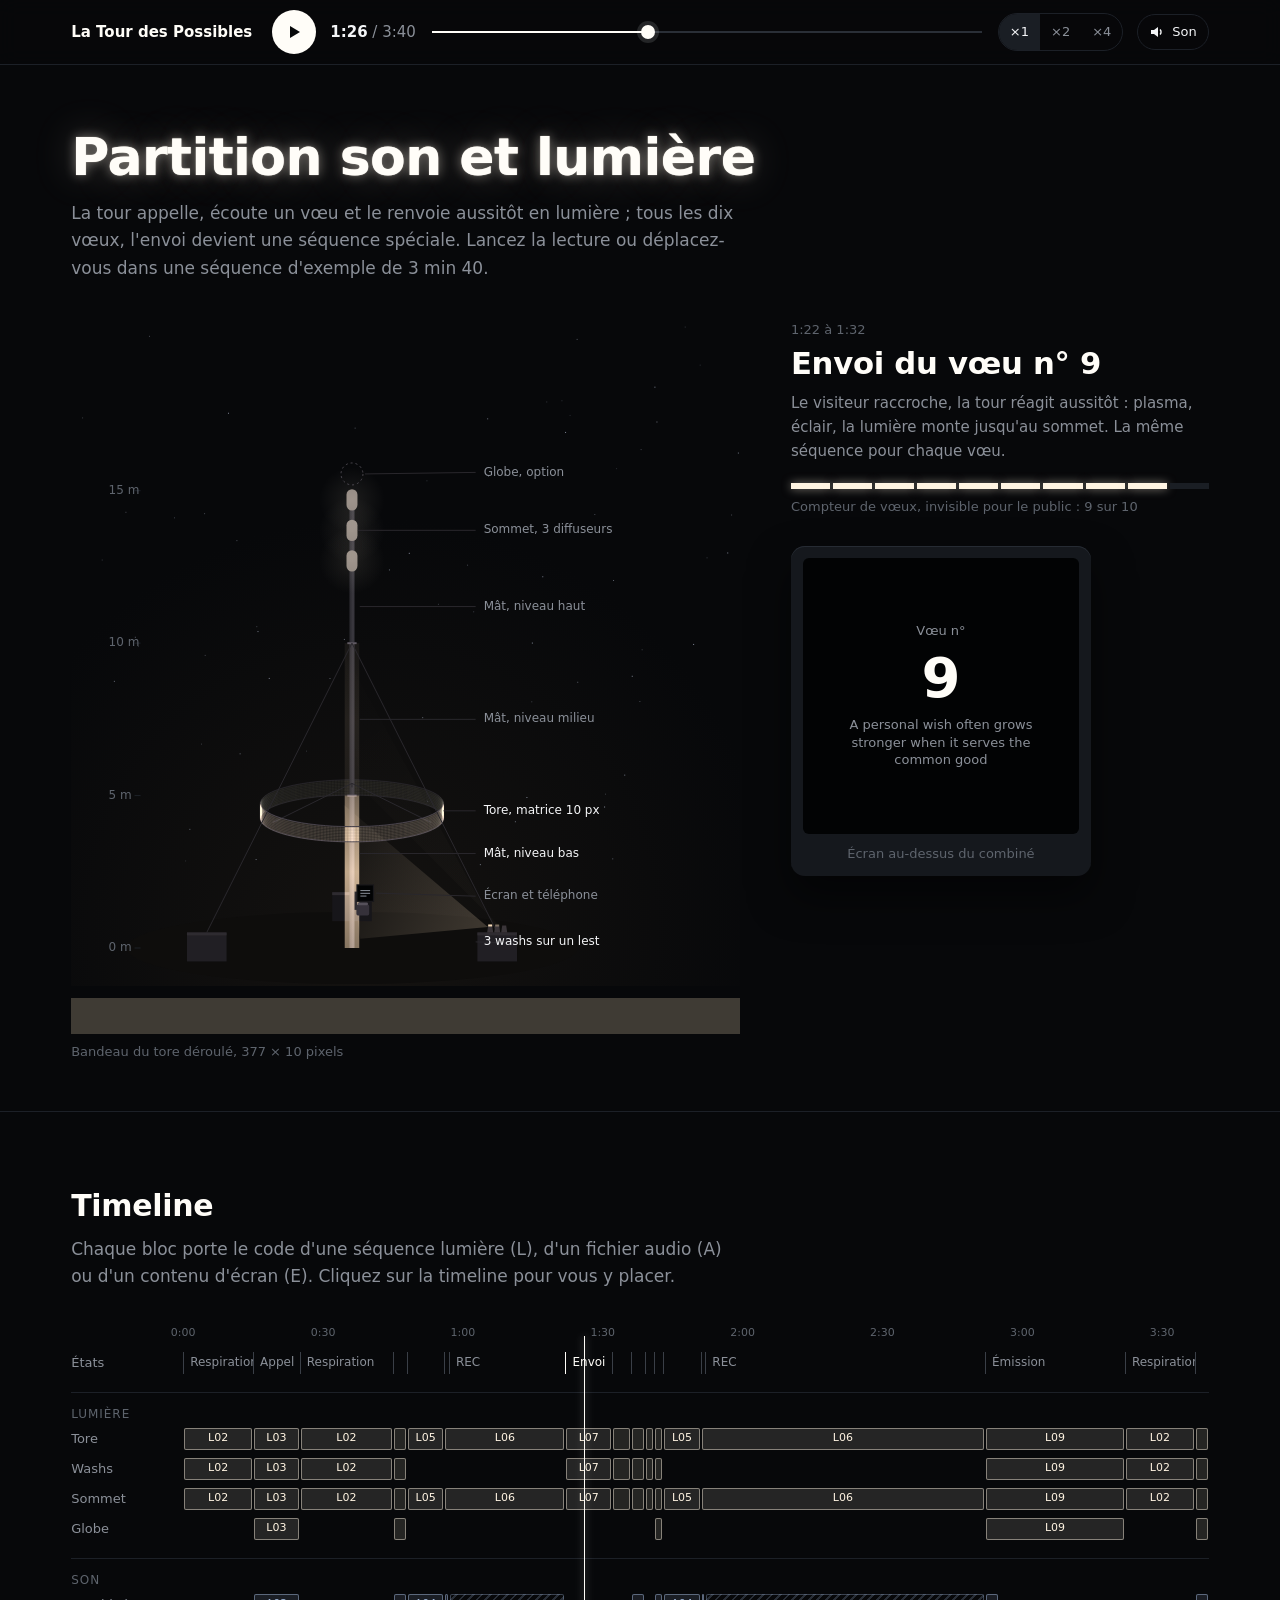
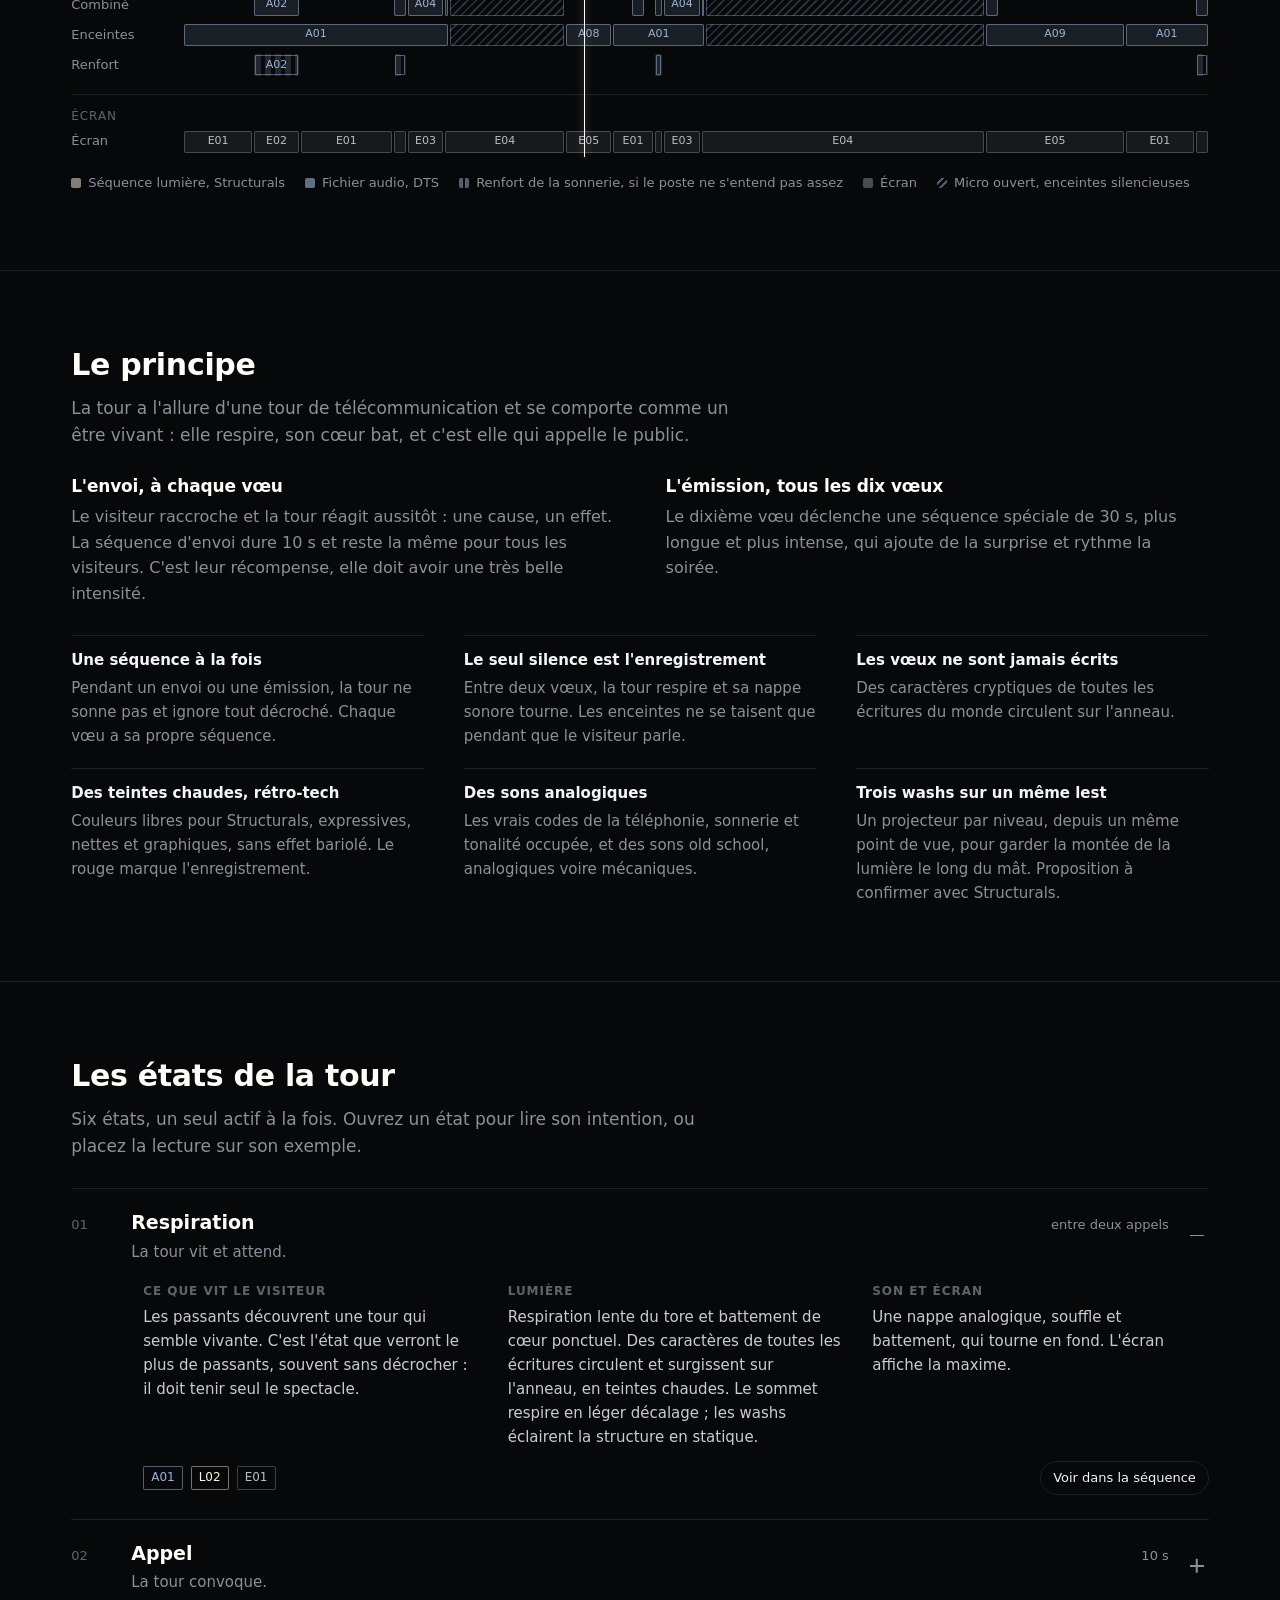
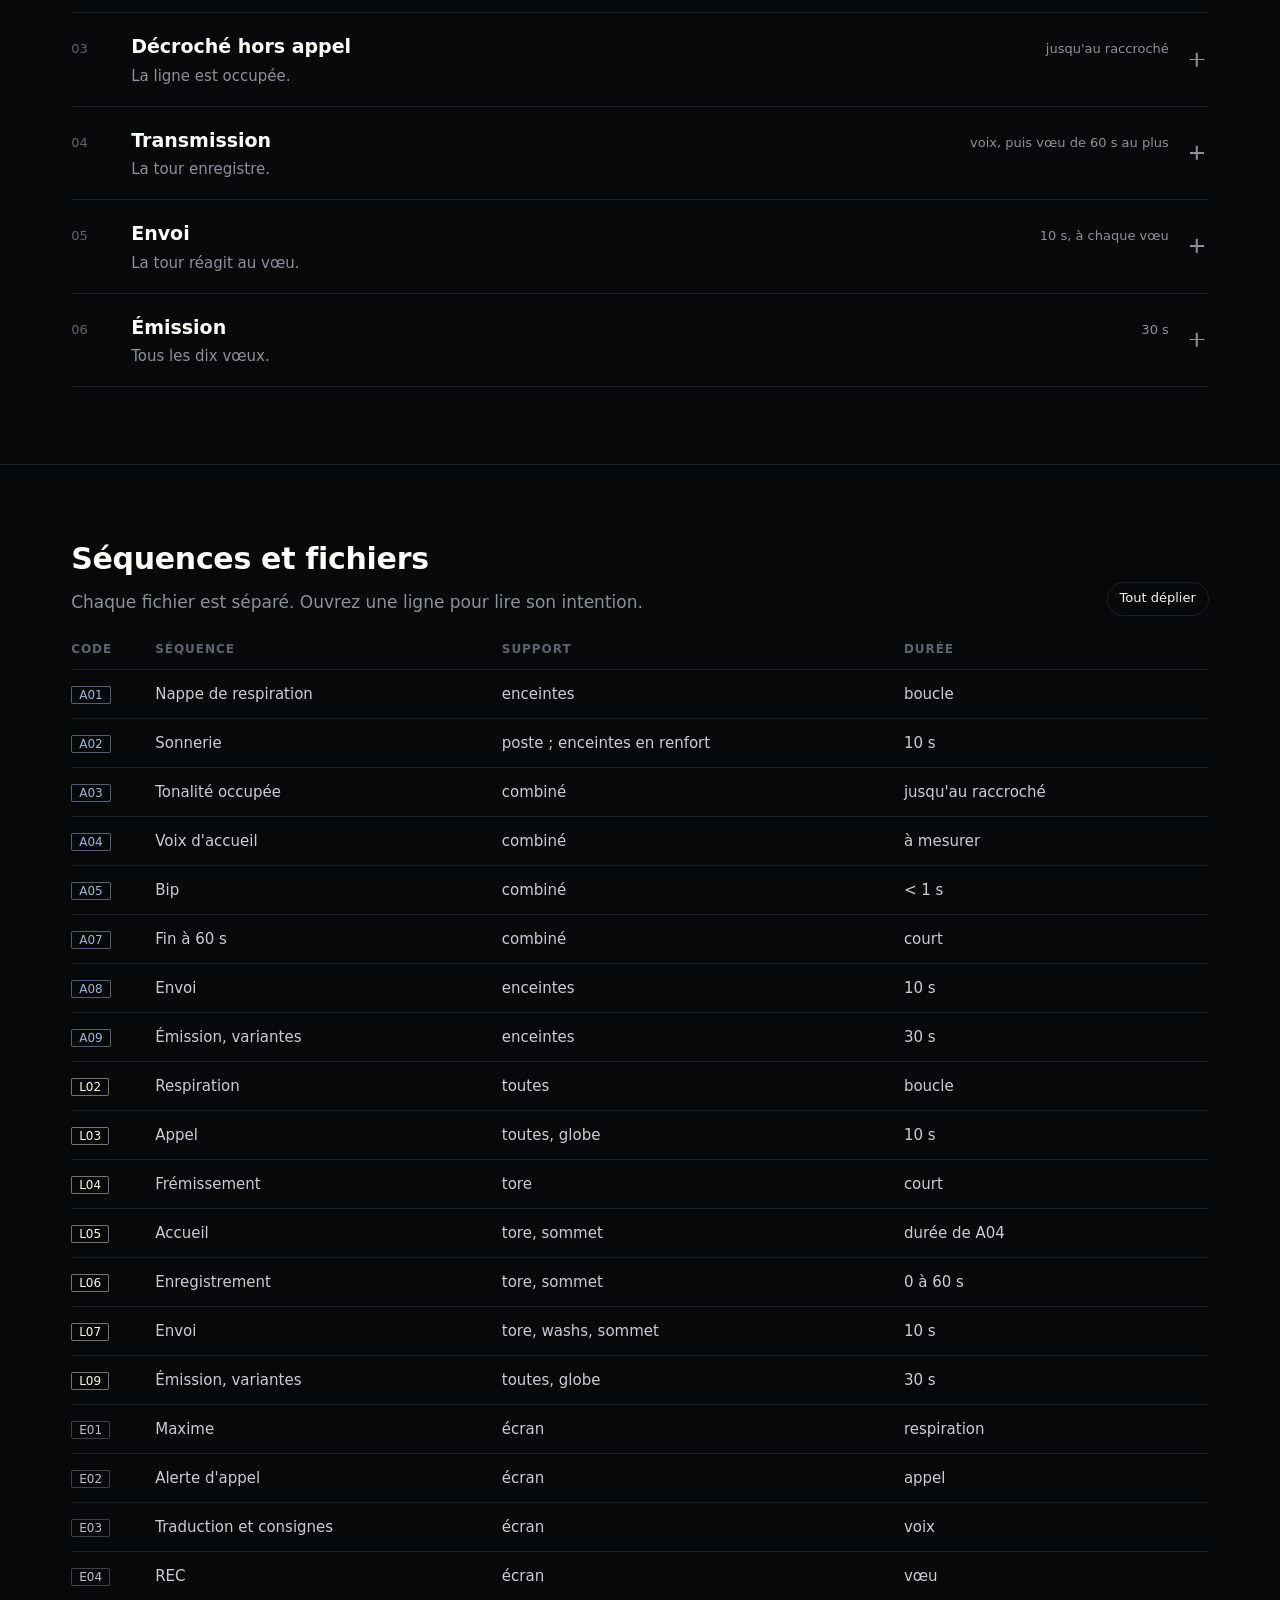
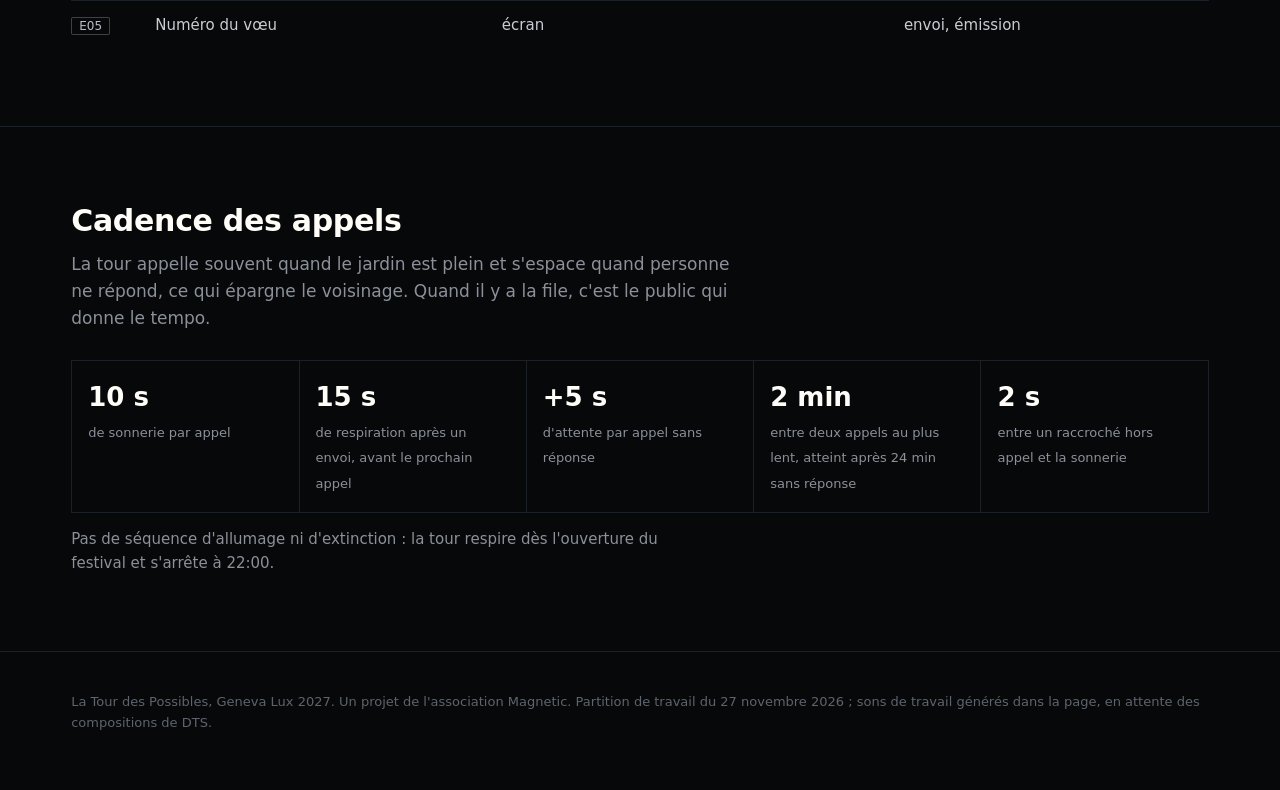
==== commit 2aa6bb31: "Séquençage : intègre les retours de l'équipe du 27 novembre Co-Authored-By: Claude Opus 5.5 <noreply" ====
--- a/sequencage/index.html
+++ b/sequencage/index.html
@@ -11,7 +11,7 @@
 /* VOICE travail : la conduite son et lumière d'une installation, à transmettre à l'équipe technique
    IDEA une conduite de régie lue la nuit, au pied de la tour, dans la charte du site tourdespossibles.ch
    PICTURE la tour en élévation, ses zones allumées à l'instant t, et le bandeau du tore déroulé
-   COLOUR nuit #07080A, blanc chaud #FFF4E2 pour la lumière, bleu gris #9DB4D6 pour le son, rouge REC
+   COLOUR nuit #07080A, blanc chaud et ambre rétro-tech pour la lumière, bleu gris #9DB4D6 pour le son, rouge REC
    TYPE la police système du site, titres en 700 avec la lueur du site
    LAYOUT transport collant ; tour et écran ; timeline ; puis le cahier des charges replié en accordéons */
 :root{color-scheme:dark;--bg:#07080A;--s1:#0D0F13;--line:#1C2027;--ink:#F4F5F7;--mute:#8B9099;--dim:#5E646D;--lum:#FFF4E2;--son:#9DB4D6;--scr:#8B9099;--rec:#FF3B3B}
@@ -84,6 +84,7 @@
 .bk.l{background:rgba(255,244,226,.12);box-shadow:inset 0 0 0 1px rgba(255,244,226,.45);color:var(--lum)}
 .bk.s{background:rgba(157,180,214,.13);box-shadow:inset 0 0 0 1px rgba(157,180,214,.5);color:var(--son)}
 .bk.e{background:rgba(139,144,153,.12);box-shadow:inset 0 0 0 1px rgba(139,144,153,.42);color:#B9BEC6}
+.bk.opt{background:transparent;box-shadow:inset 0 0 0 1px rgba(157,180,214,.5);border:1px dashed rgba(157,180,214,.0);color:var(--son);background-image:repeating-linear-gradient(90deg,rgba(157,180,214,.18) 0 6px,transparent 6px 10px)}
 .bk.mic{background:repeating-linear-gradient(135deg,transparent 0 4px,rgba(157,180,214,.22) 4px 6px);box-shadow:inset 0 0 0 1px rgba(157,180,214,.35)}
 .bk.st{background:transparent;color:var(--mute);text-align:left;padding-left:6px;border-left:1px solid #3A3F47;border-radius:0;font-size:12px}
 .bk.st.on{color:#FFFDF8;border-left-color:#FFFDF8}
@@ -155,13 +156,14 @@
 <button class="tog" id="snd" type="button" aria-pressed="true" aria-label="Sons de travail"><svg viewBox="0 0 16 16"><path d="M2 6h3l4-3v10l-4-3H2z" fill="currentColor"/><path d="M11 5.5a3.5 3.5 0 010 5" stroke="currentColor" fill="none" stroke-width="1.4"/></svg>Son</button>
 </div></div>
 
+
 <header class="hero"><div class="w">
 <h1>Partition son et lumière</h1>
-<p class="lead">La tour appelle, enregistre un vœu et se charge ; tous les dix vœux, elle libère sa charge vers le ciel. Lancez la lecture ou déplacez-vous dans une séquence d'exemple de 3 min 40.</p>
+<p class="lead">La tour appelle, écoute un vœu et le renvoie aussitôt en lumière ; tous les dix vœux, l'envoi devient une séquence spéciale. Lancez la lecture ou déplacez-vous dans une séquence d'exemple de 3 min 40.</p>
 <div class="stage">
 <div>
 <div class="fig"><canvas id="tower" role="img" aria-label="La tour en élévation, ses zones lumineuses à l'instant choisi"></canvas></div>
-<div class="band"><canvas id="bandc" width="377" height="10"></canvas><div class="sub"><span>Bandeau du tore déroulé, 377 × 10 pixels</span><span id="bi"></span></div></div>
+<div class="band"><canvas id="bandc" width="377" height="10"></canvas><div class="sub"><span>Bandeau du tore déroulé, 377 × 10 pixels</span></div></div>
 </div>
 <aside class="now" aria-live="polite">
 <div class="t" id="nt"></div>
@@ -188,31 +190,34 @@
 <div class="g"><div class="k">Son</div><div></div></div>
 <div class="r"><div class="k">Combiné</div><div class="tr" id="t_co"></div></div>
 <div class="r"><div class="k">Enceintes</div><div class="tr" id="t_en"></div></div>
+<div class="r"><div class="k">Renfort</div><div class="tr" id="t_rf"></div></div>
 <div class="g"><div class="k">Écran</div><div></div></div>
 <div class="r"><div class="k">Écran</div><div class="tr" id="t_ec"></div></div>
 <div id="ph"></div>
 </div>
-<div class="lg"><span><i style="background:rgba(255,244,226,.5)"></i>Séquence lumière, Structurals</span><span><i style="background:rgba(157,180,214,.6)"></i>Fichier audio, DTS</span><span><i style="background:rgba(139,144,153,.5)"></i>Écran</span><span><i style="background:repeating-linear-gradient(135deg,transparent 0 3px,rgba(157,180,214,.5) 3px 5px)"></i>Micro ouvert</span></div>
+<div class="lg"><span><i style="background:rgba(255,244,226,.5)"></i>Séquence lumière, Structurals</span><span><i style="background:rgba(157,180,214,.6)"></i>Fichier audio, DTS</span><span><i style="background:repeating-linear-gradient(90deg,rgba(157,180,214,.5) 0 4px,transparent 4px 6px)"></i>Renfort de la sonnerie, si le poste ne s'entend pas assez</span><span><i style="background:rgba(139,144,153,.5)"></i>Écran</span><span><i style="background:repeating-linear-gradient(135deg,transparent 0 3px,rgba(157,180,214,.5) 3px 5px)"></i>Micro ouvert, enceintes silencieuses</span></div>
 </div></section>
 
 <section id="principe"><div class="w">
 <h2>Le principe</h2>
 <p class="lead">La tour a l'allure d'une tour de télécommunication et se comporte comme un être vivant : elle respire, son cœur bat, et c'est elle qui appelle le public.</p>
 <div class="two">
-<div><h3>Le chargement, vœux 1 à 9</h3><p>À chaque raccroché, l'énergie du vœu entre dans la tour. L'anneau du tore montre alors son état de charge : chaque vœu y devient un bloc de lumière blanche, un dixième du pourtour. L'énergie monte jusqu'au sommet et reste dans la tour. C'est la récompense du visiteur qui vient de parler.</p></div>
-<div><h3>L'élévation, au dixième vœu</h3><p>Le dixième vœu referme l'anneau. La tour libère d'un coup les dix vœux accumulés et les envoie vers le ciel par le sommet. C'est le moment partagé par tout le public présent, celui qui rythme la soirée.</p></div>
+<div><h3>L'envoi, à chaque vœu</h3><p>Le visiteur raccroche et la tour réagit aussitôt : une cause, un effet. La séquence d'envoi dure 10 s et reste la même pour tous les visiteurs. C'est leur récompense, elle doit avoir une très belle intensité.</p></div>
+<div><h3>L'émission, tous les dix vœux</h3><p>Le dixième vœu déclenche une séquence spéciale de 30 s, plus longue et plus intense, qui ajoute de la surprise et rythme la soirée.</p></div>
 </div>
 <ul class="rules">
-<li><b>Une séquence à la fois</b>Pendant un chargement ou une émission, la tour ne sonne pas et ignore tout décroché. Chaque vœu a sa propre séquence.</li>
-<li><b>Les vœux ne sont jamais écrits</b>Des caractères cryptiques de toutes les écritures du monde circulent sur l'anneau et figurent les messages stockés.</li>
-<li><b>La charge se montre aux moments clés</b>L'état de charge n'apparaît qu'au chargement et à l'émission ; le reste du temps, les caractères circulent librement.</li>
-<li><b>Une gamme resserrée</b>Blanc chaud pour la lumière de la tour, rouge pour l'enregistrement. Structurals compose librement dans cette gamme, sans effet bariolé.</li>
+<li><b>Une séquence à la fois</b>Pendant un envoi ou une émission, la tour ne sonne pas et ignore tout décroché. Chaque vœu a sa propre séquence.</li>
+<li><b>Le seul silence est l'enregistrement</b>Entre deux vœux, la tour respire et sa nappe sonore tourne. Les enceintes ne se taisent que pendant que le visiteur parle.</li>
+<li><b>Les vœux ne sont jamais écrits</b>Des caractères cryptiques de toutes les écritures du monde circulent sur l'anneau.</li>
+<li><b>Des teintes chaudes, rétro-tech</b>Couleurs libres pour Structurals, expressives, nettes et graphiques, sans effet bariolé. Le rouge marque l'enregistrement.</li>
+<li><b>Des sons analogiques</b>Les vrais codes de la téléphonie, sonnerie et tonalité occupée, et des sons old school, analogiques voire mécaniques.</li>
+<li><b>Trois washs sur un même lest</b>Un projecteur par niveau, depuis un même point de vue, pour garder la montée de la lumière le long du mât. Proposition à confirmer avec Structurals.</li>
 </ul>
 </div></section>
 
 <section id="etats"><div class="w">
 <h2>Les états de la tour</h2>
-<p class="lead">Huit états, un seul actif à la fois. Ouvrez un état pour lire son intention, ou placez la lecture sur son exemple.</p>
+<p class="lead">Six états, un seul actif à la fois. Ouvrez un état pour lire son intention, ou placez la lecture sur son exemple.</p>
 <div id="states" style="margin-top:28px"></div>
 </div></section>
 
@@ -226,64 +231,55 @@
 <p class="lead">La tour appelle souvent quand le jardin est plein et s'espace quand personne ne répond, ce qui épargne le voisinage. Quand il y a la file, c'est le public qui donne le tempo.</p>
 <div class="cad">
 <div><b>10 s</b><span>de sonnerie par appel</span></div>
-<div><b>15 s</b><span>de silence après un vœu</span></div>
-<div><b>+5 s</b><span>de silence par appel sans réponse</span></div>
+<div><b>15 s</b><span>de respiration après un envoi, avant le prochain appel</span></div>
+<div><b>+5 s</b><span>d'attente par appel sans réponse</span></div>
 <div><b>2 min</b><span>entre deux appels au plus lent, atteint après 24 min sans réponse</span></div>
 <div><b>2 s</b><span>entre un raccroché hors appel et la sonnerie</span></div>
 </div>
-<p class="lead" style="font-size:15px">La tour s'éveille vers 17:00 et s'endort à 22:00 ; une séquence en cours à 22:00 va jusqu'à son terme.</p>
+<p class="lead" style="font-size:15px">Pas de séquence d'allumage ni d'extinction : la tour respire dès l'ouverture du festival et s'arrête à 22:00.</p>
 </div></section>
-
-
-<footer><div class="w">La Tour des Possibles, Geneva Lux 2027. Un projet de l'association Magnetic. Partition de travail du 26 novembre 2026 ; sons de travail générés dans la page, en attente des compositions de DTS.</div></footer>
+<footer><div class="w">La Tour des Possibles, Geneva Lux 2027. Un projet de l'association Magnetic. Partition de travail du 27 novembre 2026 ; sons de travail générés dans la page, en attente des compositions de DTS.</div></footer>
 
 <script>
 {
-const T=220,COLS=377,ROWS=10,SEG=COLS/10;
-const MOM=[[0,15,'resp','Respiration'],[15,25,'appel','Appel sans réponse'],[25,45,'resp','Respiration'],[45,48,'appel','Appel'],[48,56,'voix','Transmission, voix'],[56,57,'bip','Bip'],[57,82,'rec','Transmission, vœu n° 9'],[82,92,'charge','Chargement'],[92,96,'apais','Apaisement'],[96,99,'hors','Décroché hors appel'],[99,101,'apais','Apaisement'],[101,103,'appel','Appel'],[103,111,'voix','Transmission, voix'],[111,112,'bip','Bip'],[112,172,'rec','Transmission, vœu n° 10'],[172,202,'emis','Émission'],[202,217,'resp','Respiration'],[217,220,'appel','Appel']];
-const SHORT={resp:'Respiration',appel:'Appel',voix:'Voix',bip:'',rec:'REC',charge:'Charge',apais:'',hors:'Hors',emis:'Émission'};
-const NOW={resp:'La tour vit et attend. Des caractères cryptiques circulent sur l\'anneau, la lumière respire.',appel:'Toute la tour sonne : tore, washs et sommet battent au rythme de la sonnerie.',hors:'Quelqu\'un décroche sans sonnerie. Un son court le fait patienter ; au raccroché, la tour le rappelle.',voix:'La voix de la tour parle au combiné. Au sommet, les diffuseurs s\'allument l\'un après l\'autre, comme une information qui arrive.',bip:'Le bip donne la parole.',rec:'Le visiteur dit son vœu. Tout l\'anneau réagit à sa voix, les trois diffuseurs du sommet sont rouges.',charge:'Le vœu entre dans la tour : plasma, état de charge, éclair, puis l\'énergie monte jusqu\'au sommet.',apais:'La tour reste éveillée quelques secondes, puis s\'apaise.',emis:'Le dixième vœu referme l\'anneau. La tour élève les dix vœux vers le ciel.'};
-const RL=[[0,15,'L02'],[15,25,'L03'],[25,45,'L02'],[45,48,'L03'],[48,56,'L05'],[56,82,'L06'],[82,92,'L07'],[92,96,'L08'],[96,99,'L04'],[99,101,'L08'],[101,103,'L03'],[103,111,'L05'],[111,172,'L06'],[172,202,'L09'],[202,217,'L02'],[217,220,'L03']];
+const T=220,COLS=377,ROWS=10;
+const MOM=[[0,15,'resp','Respiration'],[15,25,'appel','Appel sans réponse'],[25,45,'resp','Respiration'],[45,48,'appel','Appel'],[48,56,'voix','Transmission, voix'],[56,57,'bip','Bip'],[57,82,'rec','Transmission, vœu n° 9'],[82,92,'envoi','Envoi du vœu n° 9'],[92,96,'resp','Respiration'],[96,99,'hors','Décroché hors appel'],[99,101,'resp','Respiration'],[101,103,'appel','Appel'],[103,111,'voix','Transmission, voix'],[111,112,'bip','Bip'],[112,172,'rec','Transmission, vœu n° 10'],[172,202,'emis','Émission, dixième vœu'],[202,217,'resp','Respiration'],[217,220,'appel','Appel']];
+const SHORT={resp:'Respiration',appel:'Appel',voix:'Voix',bip:'',rec:'REC',envoi:'Envoi',hors:'Occupé',emis:'Émission'};
+const NOW={resp:'La tour vit et attend. Des caractères cryptiques circulent sur l\'anneau, la lumière respire, la nappe sonore tourne.',appel:'Toute la tour sonne avec le téléphone : tore, washs et sommet battent au rythme de la sonnerie.',hors:'Quelqu\'un décroche sans sonnerie et entend la tonalité occupée. Au raccroché, la tour le rappelle.',voix:'La voix de la tour parle au combiné. Au sommet, les diffuseurs s\'allument l\'un après l\'autre, comme une information qui arrive.',bip:'Le bip donne la parole.',rec:'Le visiteur dit son vœu. Une boucle de lumière parcourt l\'anneau, les trois diffuseurs du sommet sont rouges, les enceintes se taisent.',envoi:'Le visiteur raccroche, la tour réagit aussitôt : plasma, éclair, la lumière monte jusqu\'au sommet. La même séquence pour chaque vœu.',emis:'Le dixième vœu déclenche la séquence spéciale : la tour envoie les vœux vers le ciel.'};
+const RL=[[0,15,'L02'],[15,25,'L03'],[25,45,'L02'],[45,48,'L03'],[48,56,'L05'],[56,82,'L06'],[82,92,'L07'],[92,96,'L02'],[96,99,'L04'],[99,101,'L02'],[101,103,'L03'],[103,111,'L05'],[111,172,'L06'],[172,202,'L09'],[202,217,'L02'],[217,220,'L03']];
 const RC=[[15,25,'A02'],[45,48,'A02'],[48,56,'A04'],[56,57,'A05'],[57,82,'MIC'],[96,99,'A03'],[101,103,'A02'],[103,111,'A04'],[111,112,'A05'],[112,172,'MIC'],[172,175,'A07'],[217,220,'A02']];
-const RS=[[0,15,'A01'],[15,25,'A02'],[25,45,'A01'],[45,48,'A02'],[57,82,'A06'],[82,92,'A08'],[92,101,'A01'],[101,103,'A02'],[112,172,'A06'],[172,202,'A09'],[202,217,'A01'],[217,220,'A02']];
-const RE=[[0,15,'E01'],[15,25,'E02'],[25,45,'E01'],[45,48,'E02'],[48,56,'E03'],[56,82,'E04'],[82,97,'E05'],[97,101,'E01'],[101,103,'E02'],[103,111,'E03'],[111,172,'E04'],[172,202,'E05'],[202,217,'E01'],[217,220,'E02']];
+const RS=[[0,57,'A01'],[57,82,'MIC'],[82,92,'A08'],[92,112,'A01'],[112,172,'MIC'],[172,202,'A09'],[202,220,'A01']];
+const RR=[[15,25,'A02'],[45,48,'A02'],[101,103,'A02'],[217,220,'A02']];
+const RE=[[0,15,'E01'],[15,25,'E02'],[25,45,'E01'],[45,48,'E02'],[48,56,'E03'],[56,82,'E04'],[82,92,'E05'],[92,101,'E01'],[101,103,'E02'],[103,111,'E03'],[111,172,'E04'],[172,202,'E05'],[202,217,'E01'],[217,220,'E02']];
 const ZONE={to:()=>true,wa:c=>c!=='L05'&&c!=='L06',so:()=>true,gl:c=>c==='L03'||c==='L09'};
 const STATES=[
-['Réveil','La tour s\'éveille.','vers 17:00',null,'Le festival ouvre, peu de public assiste à ce moment.','Les washs s\'allument niveau par niveau, du bas vers le haut, et révèlent la structure ; la lumière gagne le tore, puis le sommet, et la respiration s\'installe.','Une séquence courte.',['A10','L01']],
-['Respiration','La tour vit et attend.','15 à 110 s',0,'Les passants découvrent une tour qui semble vivante. C\'est l\'état que verront le plus de passants, souvent sans décrocher : il doit tenir seul le spectacle.','Respiration lente du tore et battement de cœur ponctuel. Des caractères de toutes les écritures circulent et surgissent sur l\'anneau. Le sommet respire en léger décalage ; les washs éclairent toute la tour, faibles, en dégradé vers le haut.','Nappe discrète, souffle, battement grave dans le caisson. L\'écran affiche la maxime.',['A01','L02','E01']],
-['Appel','La tour convoque.','10 s',15,'Le téléphone sonne au hasard. Celui qui décroche devient celui que la tour a choisi ; les autres regardent. Sans réponse, la tour retombe dans sa respiration et rappellera plus tard.','Toute la tour sonne : tore, sommet et trois niveaux de washs battent ensemble, deux coups et un silence. Le globe clignote comme une balise.','La sonnerie sort du poste, relayée par les enceintes dans tout le jardin. L\'écran passe en alerte.',['A02','L03','E02']],
-['Décroché hors appel','La tour fait patienter.','jusqu\'au raccroché',96,'Quelqu\'un décroche alors que rien ne sonne. Il entend un son court et raccroche ; deux secondes plus tard, la tour le rappelle. Ne joue que pendant la respiration.','La lumière ne change presque pas, à peine un frémissement : toute la surprise tient dans le rappel.','Un souffle ou une phrase courte dans le combiné, au choix de DTS.',['A03','L04']],
-['Transmission','La tour enregistre.','voix, puis vœu de 60 s au plus',48,'La voix dit à l\'oreille : « Je suis la tour des possibles et j\'ai une question pour toi. Quel est ton vœu le plus cher ? », puis demande de raccrocher pour envoyer le vœu. Un bip donne la parole ; le raccroché envoie le vœu.','Les washs s\'éteignent et le pied de la tour devient intime. Pendant la voix, le tore est enveloppant et les diffuseurs du sommet s\'allument l\'un après l\'autre, comme une information qui arrive. Pendant le vœu, tout l\'anneau réagit à la voix sans jamais l\'écrire, et les trois diffuseurs sont rouges : c\'est le voyant REC de la tour.','La voix et le bip dans le combiné ; une bande magnétique qui tourne à bas volume dans les enceintes. L\'écran donne la traduction, puis le REC et le compte à rebours des 10 dernières secondes.',['A04','A05','A06','A07','L05','L06','E03','E04']],
-['Chargement','Le vœu entre dans la tour.','10 s, vœux 1 à 9',82,'Le visiteur raccroche et lève les yeux : c\'est sa récompense, elle doit avoir une très belle intensité.','Plasma qui pulse et se compresse. L\'état de charge apparaît : les vœux précédents en blocs blancs, les caractères qui se rassemblent sur le segment suivant, puis un éclair qui le fige. L\'énergie monte par les washs jusqu\'au sommet et reste dans la tour.','Une montée de charge électrique qui se résout dans un impact. Ensuite, 15 s d\'apaisement avant le prochain appel.',['A08','L07','L08','E05']],
-['Émission','La tour élève les vœux.','30 s, au dixième vœu',172,'Le dixième vœu referme l\'anneau. C\'est le grand moment collectif, celui que le public au pied de la tour attend.','L\'anneau entièrement blanc pulse de plus en plus vite ; les washs font monter la lumière en vagues de plus en plus rapides. Puis le tir : coupure nette, l\'anneau se vide vers le haut, le sommet éclate, le globe lance son flash. La tour revient vide et apaisée.','Composition immersive en crescendo, point culminant au tir. Plusieurs variantes alternent d\'une émission à l\'autre.',['A09','L09','E05']],
-['Endormissement','La tour s\'endort.','22:00',null,'Le festival ferme.','Le mouvement inverse du réveil : la respiration ralentit, le sommet puis le tore s\'éteignent, les washs descendent jusqu\'au noir.','Une séquence courte.',['A11','L10']]];
+['Respiration','La tour vit et attend.','entre deux appels',0,'Les passants découvrent une tour qui semble vivante. C\'est l\'état que verront le plus de passants, souvent sans décrocher : il doit tenir seul le spectacle.','Respiration lente du tore et battement de cœur ponctuel. Des caractères de toutes les écritures circulent et surgissent sur l\'anneau, en teintes chaudes. Le sommet respire en léger décalage ; les washs éclairent la structure en statique.','Une nappe analogique, souffle et battement, qui tourne en fond. L\'écran affiche la maxime.',['A01','L02','E01']],
+['Appel','La tour convoque.','10 s',15,'Le téléphone sonne au hasard. Celui qui décroche devient celui que la tour a choisi ; les autres regardent. Sans réponse, la tour retombe dans sa respiration et rappellera plus tard.','Toute la tour sonne : tore, sommet et washs battent ensemble, deux coups et un silence. Le globe, s\'il est installé, clignote comme une balise.','Une vraie sonnerie de téléphone, mécanique, qui sort du poste. Les enceintes ne la renforcent que si le poste ne s\'entend pas assez. L\'écran passe en alerte.',['A02','L03','E02']],
+['Décroché hors appel','La ligne est occupée.','jusqu\'au raccroché',96,'Quelqu\'un décroche alors que rien ne sonne et entend la tonalité occupée. Il raccroche ; deux secondes plus tard, la tour le rappelle. Ne joue que pendant la respiration.','La lumière ne change presque pas, à peine un frémissement : toute la surprise tient dans le rappel.','La tonalité occupée, avec les vrais codes sonores de la téléphonie.',['A03','L04']],
+['Transmission','La tour enregistre.','voix, puis vœu de 60 s au plus',48,'La voix dit à l\'oreille : « Je suis la tour des possibles et j\'ai une question pour toi. Quel est ton vœu le plus cher ? », puis demande de raccrocher pour envoyer le vœu. Un bip donne la parole ; le raccroché envoie le vœu.','Les washs s\'éteignent et le pied de la tour devient intime. Pendant la voix, le tore est enveloppant et les diffuseurs du sommet s\'allument l\'un après l\'autre, comme une information qui arrive. Pendant le vœu, une boucle de lumière parcourt l\'anneau, coupée au raccroché quelle que soit la durée du vœu ; les trois diffuseurs sont rouges, c\'est le voyant REC de la tour.','La voix et le bip dans le combiné, la nappe en fond pendant la voix. Pendant l\'enregistrement, les enceintes se taisent : c\'est le seul moment de silence. L\'écran donne la traduction, puis le REC et le compte à rebours des 10 dernières secondes.',['A04','A05','A07','L05','L06','E03','E04']],
+['Envoi','La tour réagit au vœu.','10 s, à chaque vœu',82,'Le visiteur raccroche et la tour réagit aussitôt : une cause, un effet. La séquence est la même pour tous les visiteurs et doit avoir une très belle intensité.','Le plasma pulse et se rassemble dans le tore, un éclair le traverse, puis la lumière monte le long du mât, niveau par niveau, jusqu\'au sommet qui s\'illumine. La tour revient ensuite directement à sa respiration.','Une montée électrique, analogique, qui se résout dans un impact. Pas de silence après le vœu.',['A08','L07','E05']],
+['Émission','Tous les dix vœux.','30 s',172,'Le dixième vœu déclenche une séquence spéciale, plus longue et plus intense. Elle ajoute de la surprise et rythme la soirée.','L\'anneau se remplit de lumière et pulse de plus en plus vite ; la lumière monte le long du mât en vagues de plus en plus rapides. Puis le tir : coupure nette, l\'anneau se vide vers le haut, le sommet éclate, le globe lance son flash. La tour revient à sa respiration.','Composition immersive en crescendo, point culminant au tir. Plusieurs variantes alternent d\'une émission à l\'autre.',['A09','L09','E05']]];
 const FILES=[
-['A01','Nappe de respiration','enceintes, caisson','boucle','Le souffle de la tour au repos, discret, avec un battement grave calé sur la lumière.'],
-['A02','Sonnerie','poste, enceintes','10 s','L\'appel de la tour, identifiable entre tous ; il doit s\'entendre dans tout le jardin.'],
-['A03','Son d\'attente','combiné','court','Un souffle ou une phrase courte pour qui décroche sans sonnerie : la tour va rappeler.'],
+['A01','Nappe de respiration','enceintes','boucle','Le souffle de la tour, analogique, qui tourne en fond sauf pendant l\'enregistrement du vœu.'],
+['A02','Sonnerie','poste ; enceintes en renfort','10 s','Une vraie sonnerie de téléphone, mécanique. Les enceintes ne la renforcent que si le poste ne s\'entend pas assez.'],
+['A03','Tonalité occupée','combiné','jusqu\'au raccroché','Pour qui décroche sans sonnerie, avec les vrais codes sonores de la téléphonie.'],
 ['A04','Voix d\'accueil','combiné','à mesurer','« Je suis la tour des possibles et j\'ai une question pour toi. Quel est ton vœu le plus cher ? », puis la consigne de raccrocher.'],
 ['A05','Bip','combiné','< 1 s','Donne la parole au visiteur.'],
-['A06','Bande magnétique','enceintes','boucle','Le ronronnement d\'une bande qui enregistre : le public entend que la tour écoute.'],
 ['A07','Fin à 60 s','combiné','court','Invite à raccrocher quand la minute est écoulée.'],
-['A08','Chargement','enceintes, caisson','10 s','Une montée de charge électrique qui se résout dans un impact au moment où le vœu se fige.'],
-['A09','Émission, variantes','enceintes, caisson','30 s','Crescendo immersif, point culminant au tir ; plusieurs variantes en alternance.'],
-['A10','Réveil','enceintes','court','L\'éveil de la tour à l\'ouverture.'],
-['A11','Endormissement','enceintes','court','La tour s\'endort à la fermeture.'],
-['L01','Réveil','washs, tore, sommet','à fixer','Les washs révèlent le mât du bas vers le haut, puis le tore et le sommet s\'allument.'],
-['L02','Respiration','toutes','boucle','Un organisme endormi : respiration lente, battement ponctuel, caractères cryptiques qui circulent sur l\'anneau.'],
+['A08','Envoi','enceintes','10 s','Une montée électrique, analogique, qui se résout dans un impact ; la même pour chaque vœu.'],
+['A09','Émission, variantes','enceintes','30 s','Crescendo immersif, point culminant au tir ; plusieurs variantes en alternance.'],
+['L02','Respiration','toutes','boucle','Respiration lente, battement ponctuel, caractères cryptiques en teintes chaudes ; washs fixes sur la structure.'],
 ['L03','Appel','toutes, globe','10 s','Toute la tour bat avec la sonnerie, deux coups et un silence.'],
 ['L04','Frémissement','tore','court','À peine perceptible, pour qui décroche hors appel.'],
 ['L05','Accueil','tore, sommet','durée de A04','Tore enveloppant ; diffuseurs du sommet allumés en séquence, comme une information qui arrive ; washs éteints.'],
-['L06','Enregistrement','tore, sommet','0 à 60 s','Tout l\'anneau réagit à la voix ; les trois diffuseurs du sommet en rouge, voyant REC.'],
-['L07','Chargement','tore, washs, sommet','10 s','Plasma, état de charge en blocs blancs, éclair qui fige le nouveau bloc, énergie qui monte jusqu\'au sommet et reste dans la tour.'],
-['L08','Apaisement','toutes','15 s','L\'état de charge s\'efface et la respiration revient.'],
-['L09','Émission, variantes','toutes, globe','30 s','Anneau blanc qui pulse, vagues d\'élévation par les washs, tir : coupure nette, éclat du sommet, flash du globe.'],
-['L10','Endormissement','toutes','à fixer','Le mouvement inverse du réveil.'],
+['L06','Enregistrement','tore, sommet','0 à 60 s','Une boucle coupée au raccroché, pour s\'adapter à la durée de chaque vœu ; les trois diffuseurs en rouge, voyant REC.'],
+['L07','Envoi','tore, washs, sommet','10 s','Plasma qui se rassemble, éclair, lumière qui monte le long du mât jusqu\'au sommet ; la même séquence pour chaque vœu.'],
+['L09','Émission, variantes','toutes, globe','30 s','Anneau qui se remplit et pulse, vagues de lumière le long du mât, tir : coupure nette, éclat du sommet, flash du globe.'],
 ['E01','Maxime','écran','respiration','« Un vœu personnel devient souvent plus fort lorsqu\'il contribue au bien commun », en français et en anglais.'],
 ['E02','Alerte d\'appel','écran','appel','Écran rouge, invitation à décrocher.'],
 ['E03','Traduction et consignes','écran','voix','Traduction anglaise de la voix ; parler après le bip, raccrocher pour envoyer.'],
 ['E04','REC','écran','vœu','Voyant REC et temps écoulé ; compte à rebours sur les 10 dernières secondes.'],
-['E05','Numéro du vœu','écran','charge, émission','Le numéro du vœu et la maxime.']];
+['E05','Numéro du vœu','écran','envoi, émission','Le numéro du vœu et la maxime.']];
 const MAX1='Un vœu personnel devient souvent plus fort lorsqu\'il contribue au bien commun.',MAX1E='A personal wish often grows stronger when it serves the common good.';
 const $=id=>document.getElementById(id);
 const esc=s=>String(s).replace(/[&<>"']/g,c=>({'&':'&amp;','<':'&lt;','>':'&gt;','"':'&quot;',"'":'&#39;'}[c]));
@@ -299,92 +295,85 @@
 const breath=t=>.5-.5*Math.cos(2*Math.PI*t/6.5);
 const heart=t=>{const p=t%6.5;return g(p,4,.07)+.6*g(p,4.32,.07)};
 const ring=u=>{const c=u%2;return (c<.4||(c>=.6&&c<1))?1:0};
-const voice=t=>{const s=Math.max(0,Math.sin(2*Math.PI*t*3.1));return Math.sqrt(s)*(.6+.4*Math.sin(2*Math.PI*t*.37))*(Math.sin(2*Math.PI*t*.23)>-.55?1:.12)};
-const charge=t=>t<88?8:t<176.5?9:t<195?10:0;
+const count=t=>t<82?8:t<172?9:t<202?10:0;
 const W=new Float32Array(COLS*ROWS),C=new Float32Array(COLS*ROWS);
-function put(x,y,v){x=((x%COLS)+COLS)%COLS;const i=y*COLS+x;if(v>W[i])W[i]=v}
-function chars(t,amp,dens,gather,gamp){for(let s=0;s<54;s++){const x0=Math.floor(((s*7-t*3)%COLS+COLS)%COLS),tick=Math.floor(t*.6+s*.37);let inG=false;if(gather>=0){const xc=(x0+2)%COLS;inG=xc>=Math.round(gather*SEG)&&xc<Math.round((gather+1)*SEG)}const d=inG?Math.max(dens,gamp):dens;if(h2(s,tick)>=d)continue;const gl=GL[Math.floor(h2(s+99,tick)*GL.length)];const pop=h2(s+7,Math.floor(t*1.5))<.05?.6:0;const b=inG?Math.min(1,.5+.5*gamp):Math.min(1,amp*(.45+.4*h2(s+3,tick))+pop);for(let r=0;r<8;r++)for(let c=0;c<5;c++)if((gl[r]>>c)&1)put(x0+c,r+1,b)}}
-function blocks(n,k,v){if(k<=0)return;for(let b=0;b<n;b++){const a=Math.round(b*SEG),e=Math.round((b+1)*SEG);for(let x=a;x<e;x++)for(let y=0;y<ROWS;y++){const i=y*COLS+x;W[i]=W[i]*(1-k)+v*k}}}
+function put(B,x,y,v){x=((x%COLS)+COLS)%COLS;const i=y*COLS+x;if(v>B[i])B[i]=v}
+function chars(t,amp,dens){for(let s=0;s<54;s++){const x0=Math.floor(((s*7-t*3)%COLS+COLS)%COLS),tick=Math.floor(t*.6+s*.37);if(h2(s,tick)>=dens)continue;const gl=GL[Math.floor(h2(s+99,tick)*GL.length)];const pop=h2(s+7,Math.floor(t*1.5))<.05?.6:0;const b=Math.min(1,amp*(.5+.4*h2(s+3,tick))+pop);for(let r=0;r<8;r++)for(let c=0;c<5;c++)if((gl[r]>>c)&1)put(C,x0+c,r+1,b)}}
 function model(t){
 const m=momAt(t),k=m[2],u=t-m[0];let w=[0,0,0],so=[0,0,0],rec=false,gl=0,off=false;
 W.fill(0);C.fill(0);
-const br=breath(t),base=[.32,.22,.12],bw=.85+.15*br;
+const br=breath(t),base=[.34,.26,.18];
 const respSom=i=>.3+.22*Math.sin(2*Math.PI*t/6.5+i*.8)+(h2(i,Math.floor(t*2.3))<.06?.35:0);
-if(k==='resp'||k==='apais'||k==='hors'){
- chars(t,.35+.45*br+.4*heart(t),.55,-1,0);
- for(let i=0;i<COLS*ROWS;i++)W[i]=Math.max(W[i],.04+.05*br);
- w=base.map(v=>v*bw);so=[0,1,2].map(respSom);
- if(k==='hors'){off=true;for(let i=0;i<120;i++){put(Math.floor(h2(i,Math.floor(t*8))*COLS),Math.floor(h2(i+5,Math.floor(t*8))*ROWS),.5)}}
- if(t>=92&&t<101){blocks(9,1-sm(92,96,t),.85);const r=sm(92,99,t);w=w.map((v,i)=>v*r+(1-r)*(i===2?.55:.4));so=so.map(v=>v*r+(1-r)*.85)}
-}else if(k==='appel'){const on=ring(u);chars(t,.2,.45,-1,0);for(let i=0;i<COLS*ROWS;i++){const y=Math.floor(i/COLS);W[i]=Math.max(W[i],on*(.75+.25*Math.sin(u*9+y)))}w=[.08,.08,.08].map(v=>v+.9*on);so=[1,1,1].map(()=>.1+.85*on);gl=.85*on}
-else if(k==='voix'){off=true;for(let x=0;x<COLS;x++){const v=.18+.14*Math.sin(x*2*Math.PI/COLS*2-t*.8);for(let y=0;y<ROWS;y++)W[y*COLS+x]=v*(1-Math.abs(y-4.5)/9)}const ph=(u*.9)%1;so=[0,1,2].map(i=>.08+.9*g(ph*3.6,(2-i)+.4,.42))}
+const resp=()=>{chars(t,.4+.45*br+.4*heart(t),.55);for(let i=0;i<COLS*ROWS;i++)W[i]=Math.max(W[i],.03+.04*br);w=base.slice();so=[0,1,2].map(respSom)};
+if(k==='resp'||k==='hors'){resp();if(k==='hors'){off=true;for(let i=0;i<120;i++)put(W,Math.floor(h2(i,Math.floor(t*8))*COLS),Math.floor(h2(i+5,Math.floor(t*8))*ROWS),.45)}}
+else if(k==='appel'){const on=ring(u);chars(t,.25,.45);for(let i=0;i<COLS*ROWS;i++){const y=Math.floor(i/COLS);W[i]=Math.max(W[i],on*(.75+.25*Math.sin(u*9+y)))}w=[0,1,2].map(()=>.1+.9*on);so=[1,1,1].map(()=>.1+.85*on);gl=.85*on}
+else if(k==='voix'){off=true;for(let x=0;x<COLS;x++){const v=.18+.14*Math.sin(x*2*Math.PI/COLS*2-t*.8);for(let y=0;y<ROWS;y++){W[y*COLS+x]=v*(1-Math.abs(y-4.5)/9);C[y*COLS+x]=.12*(1-Math.abs(y-4.5)/5)}}const ph=(u*.9)%1;so=[0,1,2].map(i=>.08+.9*g(ph*3.6,(2-i)+.4,.42))}
 else if(k==='bip'){off=true;for(let x=0;x<COLS;x++){W[4*COLS+x]=.6*(1-u);W[5*COLS+x]=.6*(1-u)}rec=true;so=[.8,.8,.8]}
-else if(k==='rec'){off=true;const a=voice(t);for(let x=0;x<COLS;x++){const h=a*4.6*(.55+.45*Math.sin(x*.11-t*5))*(.7+.3*Math.sin(x*.031+t*1.3));for(let y=0;y<ROWS;y++){const d=Math.abs(y-4.5);if(d<h)W[y*COLS+x]=.85-d*.05;else if(d<.6)W[y*COLS+x]=.12}}rec=true;so=[0,1,2].map(()=>.72+.1*Math.sin(t*1.6))}
-else if(k==='charge'){const p=u,n=8;
- if(p<4){const fq=1+p*1.6,pl=.5+.5*Math.sin(2*Math.PI*fq*p),xc=(n+.5)*SEG,sp=Math.max(25,190*(1-p/4.6));for(let x=0;x<COLS;x++){let dx=Math.abs(x-xc);dx=Math.min(dx,COLS-dx);const wgt=Math.exp(-dx/sp);for(let y=0;y<ROWS;y++)C[y*COLS+x]=cl(wgt*(.25+.75*pl)*(.35+.65*h2(x*31+y,Math.floor(p*14)))*(.4+p/4))}}
- else if(p<6.2){chars(t,.3,.35,n,sm(4,6,p));blocks(n,sm(4,4.6,p),.85);for(let x=0;x<COLS;x++)for(let y=0;y<ROWS;y++)C[y*COLS+x]=.25*(1-sm(4,5,p))*h2(x+y*7,Math.floor(p*14))}
- else{const fl=p<6.45?1-(p-6.2)/.25:0;blocks(n+1,1,.85);for(let i=0;i<COLS*ROWS;i++)W[i]=Math.max(W[i],fl,.05)}
- w=[0,1,2].map(i=>Math.max(g(p,6.6+i*.95,.38),(i===2?.55:.4)*sm(9,9.6,p)));
- so=[0,1,2].map(()=>p<9.3?.12:.12+.75*sm(9.3,9.8,p));
+else if(k==='rec'){off=true;for(let x=0;x<COLS;x++){const h=3.4*(.55+.45*Math.sin(x*.11-t*4))*(.75+.25*Math.sin(x*.031+t*.9));for(let y=0;y<ROWS;y++){const d=Math.abs(y-4.5);if(d<h)W[y*COLS+x]=.8-d*.06;else if(d<.6)W[y*COLS+x]=.12}}rec=true;so=[0,1,2].map(()=>.72+.1*Math.sin(t*1.6))}
+else if(k==='envoi'){const p=u;
+ if(p<3){const fq=1+p*2,pl=.5+.5*Math.sin(2*Math.PI*fq*p),sp=Math.max(18,190*(1-p/3.3));for(let x=0;x<COLS;x++){const dx=Math.min(x,COLS-x),wgt=Math.exp(-dx/sp);for(let y=0;y<ROWS;y++)C[y*COLS+x]=cl(wgt*(.3+.7*pl)*(.35+.65*h2(x*31+y,Math.floor(p*14)))*(.45+p/3))}}
+ else if(p<3.35){W.fill(1)}
+ else{const d=Math.exp(-(p-3.35)*1.6);for(let i=0;i<COLS*ROWS;i++)W[i]=.7*d;if(p>5.5){chars(t,(.4+.45*br)*sm(5.5,9,p),.55*sm(5.5,9,p))}}
+ w=[0,1,2].map(i=>Math.max(g(p,3.9+i*.75,.32),base[i]*sm(6.5,8.5,p)));
+ so=[0,1,2].map(i=>p<5.8?.12:Math.max(p<6.1?sm(5.8,6.1,p):Math.exp(-(p-6.1)*1.2),respSom(i)*sm(7,10,p)));
 }else if(k==='emis'){const q=u;
- if(q<4.5){chars(t,.3,.35,9,sm(.5,4,q));blocks(q>4.2?10:9,1,.85);w=[.15,.08,.04];so=[.2,.2,.2]}
- else if(q<23){const z=q-4.5,ph=.5*z+3.5*z*z/37,pl=.5+.5*Math.sin(2*Math.PI*ph);for(let i=0;i<COLS*ROWS;i++)W[i]=.5+.45*pl;
+ if(q<4.5){chars(t,.35,.4);const f=q/4.5*COLS;for(let x=0;x<f;x++)for(let y=0;y<ROWS;y++)W[y*COLS+x]=.8;w=[.1,.08,.06];so=[.2,.2,.2]}
+ else if(q<23){const z=q-4.5,ph=.5*z+3.5*z*z/37,pl=.5+.5*Math.sin(2*Math.PI*ph);for(let i=0;i<COLS*ROWS;i++){W[i]=.5+.45*pl;C[i]=.25*pl}
   if(q<21){const Tp=3-2.4*(z/16.5),cyc=(z/Tp)%1,amp=.5+.5*(z/16.5);w=[0,1,2].map(i=>amp*Math.max(0,1-Math.abs(cyc*3-i-.5)*1.4))}else w=[1,1,1];
   so=[0,1,2].map(()=>.2+.65*(z/18.5)*(.75+.25*pl))}
  else if(q<23.3){W.fill(1);so=[1,1,1];gl=1}
  else if(q<24.6){const e=(q-23.3)/1.3;for(let y=0;y<ROWS;y++){const v=cl(1-(e*14-(ROWS-1-y)));for(let x=0;x<COLS;x++)W[y*COLS+x]=v}so=[1,1,1].map(()=>1-.3*e);gl=Math.exp(-(q-23)*2.2)}
- else{const r=sm(24.6,30,q);chars(t,(.35+.45*br)*r,.55*r,-1,0);w=base.map(v=>v*r);so=[0,1,2].map(i=>.7*(1-r)+respSom(i)*r);gl=Math.exp(-(q-23)*2.2)}
-}
-return {m,k,u,w,so,rec,gl,off,scr:(cueAt(RE,t)||RE[0])[2],ch:charge(t)};
+ else{const r=sm(24.6,30,q);chars(t,(.4+.45*br)*r,.55*r);w=base.map(v=>v*r);so=[0,1,2].map(i=>.7*(1-r)+respSom(i)*r);gl=Math.exp(-(q-23)*2.2)}
+}
+return {m,k,u,w,so,rec,gl,off,scr:(cueAt(RE,t)||RE[0])[2],n:count(t)};
 }
 /* drawing */
 const cv=$('tower'),c=cv.getContext('2d'),bd=$('bandc'),bx=bd.getContext('2d'),img=bx.createImageData(COLS,ROWS);
-const LED=[255,244,226],PL=[111,214,255],RED=[255,59,59];
-const pix=i=>{const w=W[i],q=C[i];return [Math.min(255,LED[0]*w+PL[0]*q),Math.min(255,LED[1]*w+PL[1]*q),Math.min(255,LED[2]*w+PL[2]*q),Math.max(w,q)]};
+const LED=[255,238,212],AMB=[255,150,46],RED=[255,59,59];
+const pix=i=>{const w=W[i],q=C[i];return [Math.min(255,LED[0]*w+AMB[0]*q),Math.min(255,LED[1]*w+AMB[1]*q),Math.min(255,LED[2]*w+AMB[2]*q),Math.max(w,q)]};
 let TW=0,TH=0,DPR=1;
 function size(){DPR=Math.min(2,window.devicePixelRatio||1);TW=cv.clientWidth;TH=cv.clientHeight;cv.width=Math.round(TW*DPR);cv.height=Math.round(TH*DPR)}
 function drawTower(S){
  c.setTransform(DPR,0,0,DPR,0,0);const w=TW,h=TH;c.clearRect(0,0,w,h);
- const sky=c.createRadialGradient(w*.45,h*.95,10,w*.45,h*.9,Math.max(w,h)*.6);sky.addColorStop(0,'#0E141D');sky.addColorStop(1,'#07080A');c.fillStyle=sky;c.fillRect(0,0,w,h);
+ const sky=c.createRadialGradient(w*.45,h*.95,10,w*.45,h*.9,Math.max(w,h)*.6);sky.addColorStop(0,'#141210');sky.addColorStop(1,'#07080A');c.fillStyle=sky;c.fillRect(0,0,w,h);
  for(let i=0;i<70;i++){const x=h2(i,3)*w,y=h2(i,9)*h*.85,a=.15+.45*h2(i,5);c.fillStyle='rgba(220,230,255,'+a+')';c.fillRect(x,y,1,1)}
  const narrow=w<520,gy=h-38,s=Math.min((gy-22)/16.6,(w-(narrow?30:230))/14.4),cx=narrow?w/2:Math.max(w*.42,6.8*s+40);
  const Y=m=>gy-m*s,ryK=.16;
- c.fillStyle='#0B0F15';c.beginPath();c.ellipse(cx,gy,7.4*s,7.4*s*ryK,0,0,7);c.fill();
- const L=[30,150,270].map(a=>{const r=a*Math.PI/180;return{x:cx+5.5*s*Math.cos(r),y:gy+5.5*s*ryK*Math.sin(r),back:a===270}});
- const mast=Math.max(3,.17*s);
+ c.fillStyle='#0E0D0C';c.beginPath();c.ellipse(cx,gy,7.4*s,7.4*s*ryK,0,0,7);c.fill();
+ const L=[30,150,270].map(a=>{const r=a*Math.PI/180;return{x:cx+5.5*s*Math.cos(r),y:gy+5.5*s*ryK*Math.sin(r),back:a===270,wash:a===30}});
+ const WL=L[0],mast=Math.max(3,.17*s);
  c.save();c.globalCompositeOperation='lighter';
- L.forEach(l=>[0,1,2].forEach(i=>{const v=S.w[i];if(v<.01)return;const y0=Y(i*5+.3),y1=Y(i*5+4.7),fx=l.x,fy=l.y-.95*s-6;const gr=c.createLinearGradient(fx,fy,cx,(y0+y1)/2);gr.addColorStop(0,'rgba(255,240,215,'+(.14*v)+')');gr.addColorStop(1,'rgba(255,240,215,'+(.03*v)+')');c.fillStyle=gr;c.beginPath();c.moveTo(fx-3,fy);c.lineTo(cx-mast*1.6,y1);c.lineTo(cx+mast*1.6,y0);c.lineTo(fx+3,fy);c.closePath();c.fill()}));
+ [0,1,2].forEach(i=>{const v=S.w[i];if(v<.01)return;const y0=Y(i*5+.3),y1=Y(i*5+4.7),fx=WL.x+(i-1)*7,fy=WL.y-.95*s-6;const gr=c.createLinearGradient(fx,fy,cx,(y0+y1)/2);gr.addColorStop(0,'rgba(255,226,190,'+(.2*v)+')');gr.addColorStop(1,'rgba(255,226,190,'+(.04*v)+')');c.fillStyle=gr;c.beginPath();c.moveTo(fx-3,fy);c.lineTo(cx-mast*1.6,y1);c.lineTo(cx+mast*1.6,y0);c.lineTo(fx+3,fy);c.closePath();c.fill()});
  c.restore();
- const lest=l=>{const bw=1.3*s,bh=.95*s;c.fillStyle=l.back?'#141A23':'#1D2531';c.fillRect(l.x-bw/2,l.y-bh,bw,bh);c.fillStyle='#283242';c.fillRect(l.x-bw/2,l.y-bh,bw,Math.max(2,bh*.1));c.fillStyle='#2F3A4B';c.beginPath();c.moveTo(l.x-5,l.y-bh);c.lineTo(l.x+5,l.y-bh);c.lineTo(l.x+3,l.y-bh-7);c.lineTo(l.x-3,l.y-bh-7);c.fill();const v=Math.max(...S.w);if(v>.02){c.fillStyle='rgba(255,244,226,'+(.3+.7*v)+')';c.fillRect(l.x-3,l.y-bh-8,6,2)}};
- const guy=l=>{c.strokeStyle=l.back?'#18202B':'#283241';c.lineWidth=1;c.beginPath();c.moveTo(cx,Y(10));c.lineTo(l.x,l.y-.95*s);c.stroke()};
+ const lest=l=>{const bw=1.3*s,bh=.95*s;c.fillStyle=l.back?'#17161A':'#211F24';c.fillRect(l.x-bw/2,l.y-bh,bw,bh);c.fillStyle='#2E2B30';c.fillRect(l.x-bw/2,l.y-bh,bw,Math.max(2,bh*.1));if(l.wash){[0,1,2].forEach(i=>{const fx=l.x+(i-1)*7;c.fillStyle='#3A3539';c.beginPath();c.moveTo(fx-3,l.y-bh);c.lineTo(fx+3,l.y-bh);c.lineTo(fx+2,l.y-bh-7);c.lineTo(fx-2,l.y-bh-7);c.fill();const v=S.w[i];if(v>.02){c.fillStyle='rgba(255,226,190,'+(.3+.7*v)+')';c.fillRect(fx-2,l.y-bh-8,4,2)}})}};
+ const guy=l=>{c.strokeStyle=l.back?'#1A1A1E':'#2A282D';c.lineWidth=1;c.beginPath();c.moveTo(cx,Y(10));c.lineTo(l.x,l.y-.95*s);c.stroke()};
  L.filter(l=>l.back).forEach(l=>{guy(l);lest(l)});
  const hR=4.5,rx=3*s,ry=3*s*ryK*1.6,yc=Y(hR),bh=.5*s;
  const ringPass=front=>{c.save();c.globalCompositeOperation='lighter';for(let i=0;i<COLS;i++){const th=Math.PI/2+2*Math.PI*i/COLS,sn=Math.sin(th);if(front?sn<0:sn>=0)continue;const x=cx+rx*Math.cos(th),y=yc+ry*sn,cw=Math.max(1.2,(2*Math.PI*rx/COLS)*Math.abs(sn)+.6),al=front?1:.4;for(let j=0;j<ROWS;j++){const p=pix(j*COLS+i);if(p[3]<.03)continue;c.fillStyle='rgba('+(p[0]|0)+','+(p[1]|0)+','+(p[2]|0)+','+(al*Math.min(1,p[3]*1.2))+')';c.fillRect(x-cw/2,y-bh/2+j*bh/ROWS,cw,bh/ROWS+.6)}}c.restore()};
- const ringFrame=front=>{c.strokeStyle=front?'#323C4B':'#1C2430';c.lineWidth=1;[-1,1].forEach(d=>{c.beginPath();c.ellipse(cx,yc+d*bh/2,rx,ry,0,front?0:Math.PI,front?Math.PI:2*Math.PI);c.stroke()})};
+ const ringFrame=front=>{c.strokeStyle=front?'#3A3640':'#1F1D22';c.lineWidth=1;[-1,1].forEach(d=>{c.beginPath();c.ellipse(cx,yc+d*bh/2,rx,ry,0,front?0:Math.PI,front?Math.PI:2*Math.PI);c.stroke()})};
  ringFrame(false);ringPass(false);
- const mg=c.createLinearGradient(cx-mast,0,cx+mast,0);mg.addColorStop(0,'#161C26');mg.addColorStop(.6,'#333E4F');mg.addColorStop(1,'#1B2330');c.fillStyle=mg;c.fillRect(cx-mast/2,Y(15),mast,15*s);
- c.fillStyle='#4A586C';[5,10].forEach(m=>c.fillRect(cx-mast*.9,Y(m)-1,mast*1.8,2));
- c.save();c.globalCompositeOperation='lighter';[0,1,2].forEach(i=>{const v=S.w[i];if(v<.01)return;const gr=c.createLinearGradient(0,Y(i*5),0,Y(i*5+5));gr.addColorStop(0,'rgba(255,238,210,'+(.5*v)+')');gr.addColorStop(.5,'rgba(255,238,210,'+(.72*v)+')');gr.addColorStop(1,'rgba(255,238,210,'+(.42*v)+')');c.fillStyle=gr;c.fillRect(cx-mast*1.4,Y(i*5+5),mast*2.8,5*s)});c.restore();
- c.strokeStyle='#252E3B';c.lineWidth=1;[30,150,270].forEach(a=>{const r=a*Math.PI/180;c.beginPath();c.moveTo(cx,Y(hR+.9));c.lineTo(cx+rx*Math.cos(r),yc+ry*Math.sin(r));c.stroke()});
- [12.35,13.35,14.35].forEach((hh,i)=>{const v=S.so[i],col=S.rec?RED:LED,y0=Y(hh+.7),hg=.7*s,dw=Math.max(5,.36*s);c.fillStyle='#1A212C';c.beginPath();c.roundRect(cx-dw/2,y0,dw,hg,dw/2);c.fill();if(v>.02){c.save();c.globalCompositeOperation='lighter';const R=hg*1.4+v*s*.8,rg=c.createRadialGradient(cx,y0+hg/2,1,cx,y0+hg/2,R);rg.addColorStop(0,'rgba('+col+','+(.7*v)+')');rg.addColorStop(1,'rgba('+col+',0)');c.fillStyle=rg;c.beginPath();c.arc(cx,y0+hg/2,R,0,7);c.fill();c.fillStyle='rgba('+col+','+Math.min(1,.3+v)+')';c.beginPath();c.roundRect(cx-dw/2,y0,dw,hg,dw/2);c.fill();c.restore()}});
- const gyy=Y(15.55),gr0=.36*s;c.setLineDash([2,3]);c.strokeStyle='#4A5568';c.beginPath();c.arc(cx,gyy,gr0,0,7);c.stroke();c.setLineDash([]);
- if(S.gl>.02){c.save();c.globalCompositeOperation='lighter';const R=gr0+S.gl*s*3,rg=c.createRadialGradient(cx,gyy,1,cx,gyy,R);rg.addColorStop(0,'rgba(255,255,255,'+S.gl+')');rg.addColorStop(1,'rgba(200,235,255,0)');c.fillStyle=rg;c.beginPath();c.arc(cx,gyy,R,0,7);c.fill();c.restore()}
+ const mg=c.createLinearGradient(cx-mast,0,cx+mast,0);mg.addColorStop(0,'#1A1A1E');mg.addColorStop(.6,'#3B3940');mg.addColorStop(1,'#1F1E23');c.fillStyle=mg;c.fillRect(cx-mast/2,Y(15),mast,15*s);
+ c.fillStyle='#55505A';[5,10].forEach(m=>c.fillRect(cx-mast*.9,Y(m)-1,mast*1.8,2));
+ c.save();c.globalCompositeOperation='lighter';[0,1,2].forEach(i=>{const v=S.w[i];if(v<.01)return;const gr=c.createLinearGradient(0,Y(i*5),0,Y(i*5+5));gr.addColorStop(0,'rgba(255,220,180,'+(.5*v)+')');gr.addColorStop(.5,'rgba(255,220,180,'+(.72*v)+')');gr.addColorStop(1,'rgba(255,220,180,'+(.42*v)+')');c.fillStyle=gr;c.fillRect(cx-mast*1.4,Y(i*5+5),mast*2.8,5*s)});c.restore();
+ c.strokeStyle='#2A282D';c.lineWidth=1;[30,150,270].forEach(a=>{const r=a*Math.PI/180;c.beginPath();c.moveTo(cx,Y(hR+.9));c.lineTo(cx+rx*Math.cos(r),yc+ry*Math.sin(r));c.stroke()});
+ [12.35,13.35,14.35].forEach((hh,i)=>{const v=S.so[i],col=S.rec?RED:LED,y0=Y(hh+.7),hg=.7*s,dw=Math.max(5,.36*s);c.fillStyle='#1E1C21';c.beginPath();c.roundRect(cx-dw/2,y0,dw,hg,dw/2);c.fill();if(v>.02){c.save();c.globalCompositeOperation='lighter';const R=hg*1.4+v*s*.8,rg=c.createRadialGradient(cx,y0+hg/2,1,cx,y0+hg/2,R);rg.addColorStop(0,'rgba('+col+','+(.7*v)+')');rg.addColorStop(1,'rgba('+col+',0)');c.fillStyle=rg;c.beginPath();c.arc(cx,y0+hg/2,R,0,7);c.fill();c.fillStyle='rgba('+col+','+Math.min(1,.3+v)+')';c.beginPath();c.roundRect(cx-dw/2,y0,dw,hg,dw/2);c.fill();c.restore()}});
+ const gyy=Y(15.55),gr0=.36*s;c.setLineDash([2,3]);c.strokeStyle='#4E4A52';c.beginPath();c.arc(cx,gyy,gr0,0,7);c.stroke();c.setLineDash([]);
+ if(S.gl>.02){c.save();c.globalCompositeOperation='lighter';const R=gr0+S.gl*s*3,rg=c.createRadialGradient(cx,gyy,1,cx,gyy,R);rg.addColorStop(0,'rgba(255,250,240,'+S.gl+')');rg.addColorStop(1,'rgba(255,200,140,0)');c.fillStyle=rg;c.beginPath();c.arc(cx,gyy,R,0,7);c.fill();c.restore()}
  ringFrame(true);ringPass(true);
  L.filter(l=>!l.back).forEach(l=>{guy(l);lest(l)});
- /* phone and screen on the mast */
- const ex=cx+mast/2,sq=.5*s,sy=Y(2.05),py=Y(1.25);
- c.fillStyle='#2A3444';c.fillRect(ex,sy+sq*.4,Math.max(2,.08*s),.6*s);
- const sc=S.scr;c.fillStyle='#161B22';c.fillRect(ex+.06*s,sy-.04*s,sq+.08*s,sq+.08*s);
+ const ex=cx+mast/2,sq=.5*s,sy=Y(2.05),py=Y(1.25),sc=S.scr;
+ c.fillStyle='#2E2B30';c.fillRect(ex,sy+sq*.4,Math.max(2,.08*s),.6*s);
+ c.fillStyle='#18171A';c.fillRect(ex+.06*s,sy-.04*s,sq+.08*s,sq+.08*s);
  c.fillStyle=sc==='E02'?'#B3161C':'#020304';c.fillRect(ex+.1*s,sy,sq,sq);
- if(sc==='E04'||sc==='E03'&&S.rec){c.fillStyle='#FF3B3B';c.beginPath();c.arc(ex+.1*s+sq/2,sy+sq/2,Math.max(1.5,sq*.16),0,7);c.fill()}
+ if(sc==='E04'){c.fillStyle='#FF3B3B';c.beginPath();c.arc(ex+.1*s+sq/2,sy+sq/2,Math.max(1.5,sq*.16),0,7);c.fill()}
  else if(sc!=='E02'){c.fillStyle='#8B9099';for(let k=0;k<3;k++)c.fillRect(ex+.1*s+sq*.18,sy+sq*(.3+k*.18),sq*(k===2?.4:.64),Math.max(1,sq*.06))}
- c.fillStyle='#2F3A4B';c.beginPath();c.roundRect(ex+.06*s,py-.18*s,.42*s,.36*s,.05*s);c.fill();
- if(!S.off){c.fillStyle='#4A586C';c.beginPath();c.roundRect(ex+.1*s,py-.24*s,.34*s,.09*s,.04*s);c.fill()}
- if(S.off){const fx=ex+1.05*s,fb=gy;c.fillStyle='#2B3444';c.beginPath();c.roundRect(fx-.17*s,fb-1.5*s,.34*s,.75*s,.1*s);c.fill();c.fillRect(fx-.12*s,fb-.78*s,.1*s,.78*s);c.fillRect(fx+.02*s,fb-.78*s,.1*s,.78*s);c.beginPath();c.arc(fx,fb-1.66*s,.14*s,0,7);c.fill();c.strokeStyle='#2B3444';c.lineWidth=Math.max(2,.06*s);c.beginPath();c.moveTo(fx-.12*s,fb-1.35*s);c.lineTo(fx-.16*s,fb-1.64*s);c.stroke()}
+ c.fillStyle='#35313A';c.beginPath();c.roundRect(ex+.06*s,py-.18*s,.42*s,.36*s,.05*s);c.fill();
+ if(!S.off){c.fillStyle='#55505A';c.beginPath();c.roundRect(ex+.1*s,py-.24*s,.34*s,.09*s,.04*s);c.fill()}
+ if(S.off){const fx=ex+1.05*s,fb=gy;c.fillStyle='#2F2C33';c.beginPath();c.roundRect(fx-.17*s,fb-1.5*s,.34*s,.75*s,.1*s);c.fill();c.fillRect(fx-.12*s,fb-.78*s,.1*s,.78*s);c.fillRect(fx+.02*s,fb-.78*s,.1*s,.78*s);c.beginPath();c.arc(fx,fb-1.66*s,.14*s,0,7);c.fill();c.strokeStyle='#2F2C33';c.lineWidth=Math.max(2,.06*s);c.beginPath();c.moveTo(fx-.12*s,fb-1.35*s);c.lineTo(fx-.16*s,fb-1.64*s);c.stroke()}
  c.font='12px system-ui,-apple-system,sans-serif';c.textBaseline='middle';
  const sx=narrow?10:Math.max(10,cx-7*s-30);c.fillStyle='#5E646D';c.strokeStyle='#1C2027';[0,5,10,15].forEach(m=>{c.beginPath();c.moveTo(sx+26,Y(m));c.lineTo(sx+32,Y(m));c.stroke();c.textAlign='left';c.fillText(m+' m',sx,Y(m))});
- if(!narrow){const lx=cx+3.4*s+28;const lab=(txt,ty,ax,ay,on)=>{c.strokeStyle='#262C35';c.beginPath();c.moveTo(ax,ay);c.lineTo(lx-8,ty);c.stroke();c.fillStyle=on?'#F4F5F7':'#8B9099';c.textAlign='left';c.fillText(txt,lx,ty)};
-  lab('Globe, option',Y(15.6),cx+gr0+2,gyy,S.gl>.05);lab('Sommet, 3 diffuseurs',Y(13.7),cx+6,Y(13.7),Math.max(...S.so)>.4);lab('Washs, haut',Y(11.2),cx+mast*1.5,Y(11.2),S.w[2]>.3);lab('Washs, milieu',Y(7.5),cx+mast*1.5,Y(7.5),S.w[1]>.3);lab('Tore, matrice 10 px',Y(hR),cx+rx,yc,true);lab('Washs, bas',Y(3.1),cx+mast*1.5,Y(3.1),S.w[0]>.3);lab('Écran et téléphone',Y(1.7),ex+sq+.2*s,sy+sq/2,S.off||sc==='E02');lab('Lests et washs',Y(.2),L[0].x+.65*s,L[0].y-.6*s,false)}
+ if(!narrow){const lx=cx+3.4*s+28;const lab=(txt,ty,ax,ay,on)=>{c.strokeStyle='#29272C';c.beginPath();c.moveTo(ax,ay);c.lineTo(lx-8,ty);c.stroke();c.fillStyle=on?'#F4F5F7':'#8B9099';c.textAlign='left';c.fillText(txt,lx,ty)};
+  lab('Globe, option',Y(15.6),cx+gr0+2,gyy,S.gl>.05);lab('Sommet, 3 diffuseurs',Y(13.7),cx+6,Y(13.7),Math.max(...S.so)>.4);lab('Mât, niveau haut',Y(11.2),cx+mast*1.5,Y(11.2),S.w[2]>.3);lab('Mât, niveau milieu',Y(7.5),cx+mast*1.5,Y(7.5),S.w[1]>.3);lab('Tore, matrice 10 px',Y(hR),cx+rx,yc,true);lab('Mât, niveau bas',Y(3.1),cx+mast*1.5,Y(3.1),S.w[0]>.3);lab('Écran et téléphone',Y(1.7),ex+sq+.2*s,sy+sq/2,S.off||sc==='E02');lab('3 washs sur un lest',Y(.2),WL.x+.65*s,WL.y-.6*s,Math.max(...S.w)>.3)}
 }
 function drawBand(){const d=img.data;for(let i=0;i<COLS*ROWS;i++){const p=pix(i);d[i*4]=p[0];d[i*4+1]=p[1];d[i*4+2]=p[2];d[i*4+3]=255}bx.putImageData(img,0,0)}
 function screenHTML(S,t){const id=S.scr;
@@ -397,19 +386,19 @@
 /* timeline */
 const pct=t=>(t/T*100)+'%';
 function lane(id,R,cls,filter){$(id).innerHTML=R.filter(r=>!filter||filter(r[2])).map(r=>{const mic=r[2]==='MIC';return '<div class="bk '+cls+(mic?' mic':'')+'" data-t="'+r[0]+'" data-w="'+(r[1]-r[0])+'" style="left:calc('+pct(r[0])+' + 1px);width:calc('+pct(r[1]-r[0])+' - 2px)" title="'+esc(fmt0(r[0])+' à '+fmt0(r[1])+(mic?', micro ouvert':', '+r[2]))+'">'+(mic?'':esc(r[2]))+'</div>'}).join('')}
-lane('t_to',RL,'l',ZONE.to);lane('t_wa',RL,'l',ZONE.wa);lane('t_so',RL,'l',ZONE.so);lane('t_gl',RL,'l',ZONE.gl);lane('t_co',RC,'s');lane('t_en',RS,'s');lane('t_ec',RE,'e');
+lane('t_to',RL,'l',ZONE.to);lane('t_wa',RL,'l',ZONE.wa);lane('t_so',RL,'l',ZONE.so);lane('t_gl',RL,'l',ZONE.gl);lane('t_co',RC,'s');lane('t_en',RS,'s');lane('t_rf',RR,'s opt');lane('t_ec',RE,'e');
 $('t_st').innerHTML=MOM.map(m=>'<div class="bk st" data-t="'+m[0]+'" data-w="'+(m[1]-m[0])+'" style="left:'+pct(m[0])+';width:'+pct(m[1]-m[0])+'" title="'+esc(m[3])+'">'+esc(SHORT[m[2]])+'</div>').join('');
 $('ax').innerHTML=[0,30,60,90,120,150,180,210].map(t=>'<span style="left:'+pct(t)+'">'+fmt0(t)+'</span>').join('');
 function fitLabels(){const tw=$('t_to').clientWidth;document.querySelectorAll('.bk').forEach(b=>{const px=+b.dataset.w/T*tw;b.classList.toggle('nar',px<(b.classList.contains('st')?44:28))})}
 /* states and files */
 const chip=code=>'<span class="chip '+(code[0]==='L'?'l':code[0]==='A'?'s':'e')+'">'+code+'</span>';
-$('states').innerHTML=STATES.map((s,i)=>'<details class="st2"'+(i===1?' open':'')+'><summary><span class="num">'+String(i+1).padStart(2,'0')+'</span><span class="sn">'+esc(s[0])+'<span>'+esc(s[1])+'</span></span><span class="du">'+esc(s[2])+'</span><span class="pl"></span></summary><div class="body"><div></div><div><h4>Ce que vit le visiteur</h4><p>'+esc(s[4])+'</p></div><div><h4>Lumière</h4><p>'+esc(s[5])+'</p></div><div><h4>Son et écran</h4><p>'+esc(s[6])+'</p></div><div class="fx">'+s[7].map(chip).join('')+(s[3]!==null?'<button class="go" type="button" data-t="'+s[3]+'">Voir dans la séquence</button>':'')+'</div></div></details>').join('');
+$('states').innerHTML=STATES.map((s,i)=>'<details class="st2"'+(i===0?' open':'')+'><summary><span class="num">'+String(i+1).padStart(2,'0')+'</span><span class="sn">'+esc(s[0])+'<span>'+esc(s[1])+'</span></span><span class="du">'+esc(s[2])+'</span><span class="pl"></span></summary><div class="body"><div></div><div><h4>Ce que vit le visiteur</h4><p>'+esc(s[4])+'</p></div><div><h4>Lumière</h4><p>'+esc(s[5])+'</p></div><div><h4>Son et écran</h4><p>'+esc(s[6])+'</p></div><div class="fx">'+s[7].map(chip).join('')+'<button class="go" type="button" data-t="'+s[3]+'">Voir dans la séquence</button></div></div></details>').join('');
 $('ft').innerHTML='<thead><tr><th>Code</th><th>Séquence</th><th>Support</th><th>Durée</th><th></th></tr></thead><tbody>'+FILES.map((f,i)=>'<tr class="h" tabindex="0" aria-expanded="false" data-i="'+i+'"><td>'+chip(f[0])+'</td><td>'+esc(f[1])+'</td><td>'+esc(f[2])+'</td><td>'+esc(f[3])+'</td><td class="x"><span class="pl"></span></td></tr><tr class="d" hidden id="fd'+i+'"><td></td><td colspan="4">'+esc(f[4])+'</td></tr>').join('')+'</tbody>';
 const toggleRow=(tr,open)=>{const o=open??tr.getAttribute('aria-expanded')!=='true';tr.setAttribute('aria-expanded',o);$('fd'+tr.dataset.i).hidden=!o};
 $('ft').addEventListener('click',e=>{const tr=e.target.closest('tr.h');if(tr)toggleRow(tr)});
 $('ft').addEventListener('keydown',e=>{const tr=e.target.closest('tr.h');if(tr&&(e.key==='Enter'||e.key===' ')){e.preventDefault();toggleRow(tr)}});
 $('all').addEventListener('click',()=>{const open=$('all').textContent==='Tout déplier';document.querySelectorAll('#ft tr.h').forEach(tr=>toggleRow(tr,open));$('all').textContent=open?'Tout replier':'Tout déplier'});
-/* audio */
+/* audio : sons de travail */
 let AC=null,N={};
 function initAudio(){if(AC)return;try{AC=new (window.AudioContext||window.webkitAudioContext)()}catch(e){AC=null;return}
  const out=AC.createGain();out.gain.value=.5;out.connect(AC.destination);
@@ -417,13 +406,13 @@
  const noise=()=>{const s=AC.createBufferSource();s.buffer=nb;s.loop=true;s.start();return s};
  const vo=(src,type,f,q)=>{const gg=AC.createGain();gg.gain.value=0;let node=src;if(type){const fl=AC.createBiquadFilter();fl.type=type;fl.frequency.value=f;if(q)fl.Q.value=q;src.connect(fl);node=fl}node.connect(gg);gg.connect(out);return gg};
  const osc=(type,f)=>{const o=AC.createOscillator();o.type=type;o.frequency.value=f;o.start();return o};
- N.breath=vo(noise(),'lowpass',500);
- const r1=osc('sine',440),r2=osc('sine',480),rm=AC.createGain();r1.connect(rm);r2.connect(rm);N.ring=vo(rm);
- N.hum=vo(osc('sawtooth',55),'lowpass',240);N.hiss=vo(noise(),'highpass',4500);
- N.pad=[220,277.2,329.6].map(f=>vo(osc('sine',f)));
- N.ro=osc('sawtooth',80);N.rise=vo(N.ro,'lowpass',1400);
+ N.breath=vo(noise(),'lowpass',420);
+ const b1=osc('square',1180),b2=osc('square',1340),bm=AC.createGain(),tr=AC.createGain();b1.connect(bm);b2.connect(bm);bm.gain.value=.5;tr.gain.value=0;bm.connect(tr);
+ const lfo=osc('square',24),lg=AC.createGain();lg.gain.value=.5;lfo.connect(lg);lg.connect(tr.gain);const off=AC.createConstantSource?AC.createConstantSource():null;if(off){off.offset.value=.5;off.connect(tr.gain);off.start()}
+ N.ring=vo(tr,'bandpass',1500,1.2);
+ N.busy=vo(osc('sine',425));
+ N.ro=osc('sawtooth',70);N.rise=vo(N.ro,'lowpass',1300);
  N.ch=[110,165,220,330].map(f=>vo(osc('triangle',f)));
- N.wait=vo(noise(),'bandpass',1800,2);
  N.out=out;N.nb=nb;
 }
 function shot(kind){if(!AC)return;const t0=AC.currentTime,gg=AC.createGain();gg.connect(N.out);
@@ -434,12 +423,10 @@
 function speak(){try{if(!('speechSynthesis' in window))return;speechSynthesis.cancel();const u=new SpeechSynthesisUtterance(SPEAK);u.lang='fr-FR';u.rate=.88;u.pitch=.85;const v=speechSynthesis.getVoices().find(x=>/^fr/i.test(x.lang));if(v)u.voice=v;speechSynthesis.speak(u)}catch(e){}}
 function hush(){try{if('speechSynthesis' in window)speechSynthesis.cancel()}catch(e){}}
 function audio(t,S,on){if(!AC)return;const now=AC.currentTime,set=(gg,v)=>gg.gain.setTargetAtTime(on?v:0,now,.05);const k=S.k,u=S.u,rs=cueAt(RS,t),rc=cueAt(RC,t),enc=rs?rs[2]:'';
- set(N.breath,enc==='A01'?.08+.16*breath(t):0);
- set(N.ring,(rc&&rc[2]==='A02')||enc==='A02'?.08*ring(u):0);
- set(N.hum,enc==='A06'?.045:0);set(N.hiss,enc==='A06'?.012:0);
- N.pad.forEach((gg,i)=>set(gg,k==='voix'?.025*sm(0,1.5,u)*(1-sm(6.5,8,u)):0));
- set(N.wait,rc&&rc[2]==='A03'?.07*Math.sin(Math.PI*cl(u/3)):0);
- if(k==='charge'){set(N.rise,u<6.2?.04+.05*u/6:0);N.ro.frequency.setTargetAtTime(80*Math.pow(10,cl(u/6.2)),now,.05)}else set(N.rise,0);
+ set(N.breath,enc==='A01'?(k==='voix'||k==='appel'?.05:.08)+.14*breath(t):0);
+ set(N.ring,rc&&rc[2]==='A02'?.07*ring(u):0);
+ set(N.busy,rc&&rc[2]==='A03'?(u%1<.5?.06:0):0);
+ if(k==='envoi'){set(N.rise,u<3.3?.04+.05*u/3:0);N.ro.frequency.setTargetAtTime(70*Math.pow(10,cl(u/3.3)),now,.05)}else set(N.rise,0);
  N.ch.forEach((gg,i)=>set(gg,k==='emis'&&u<23?(.02+.05*cl((u-1)/22))*(i<3?1:cl((u-12)/10)):k==='emis'&&u<30?.05*Math.exp(-(u-23)*.6)*(i===0?1:.5):0));
 }
 /* state + loop */
@@ -448,13 +435,12 @@
 function render(){const S=model(t);drawBand();drawTower(S);
  $('tc').innerHTML='<b>'+fmt0(t)+'</b> / 3:40';scrub.value=t.toFixed(1);scrub.style.setProperty('--p',(t/T*100)+'%');
  $('nt').textContent=fmt0(S.m[0])+' à '+fmt0(S.m[1]);$('nn').textContent=S.m[3];$('np').textContent=NOW[S.k];
- const n=S.ch;$('gauge').innerHTML=Array.from({length:10},(_,i)=>'<i class="'+(i<n?'f':'')+'"></i>').join('');$('gt').textContent=n===0?'Tore vide, la tour vient d\'émettre':'Charge : '+n+' vœu'+(n>1?'x':'')+' sur 10';
+ const n=S.n;$('gauge').innerHTML=Array.from({length:10},(_,i)=>'<i class="'+(i<n?'f':'')+'"></i>').join('');$('gt').textContent='Compteur de vœux, invisible pour le public : '+n+' sur 10';
  const [cls,hh]=screenHTML(S,t),sc=$('scr');sc.className='scr '+cls;sc.innerHTML=hh;
- $('bi').textContent=(S.k==='charge'&&S.u>=4)||(S.k==='emis'&&S.u<23.3)||(t>=92&&t<96)?'état de charge affiché':'';
  ph.style.left='calc(var(--lw) + (100% - var(--lw)) * '+(t/T)+')';
  document.querySelectorAll('.bk.st').forEach(b=>b.classList.toggle('on',+b.dataset.t===S.m[0]));
  audio(t,S,playing&&sound);
- if(playing&&sound){[[56,'bip'],[111,'bip'],[88.2,'imp'],[195,'tir']].forEach(([x,kd])=>{if(prevT<x&&t>=x)shot(kd)});if(sp===1&&[48,103].some(x=>prevT<x&&t>=x))speak()}
+ if(playing&&sound){[[56,'bip'],[111,'bip'],[85,'imp'],[195,'tir']].forEach(([x,kd])=>{if(prevT<x&&t>=x)shot(kd)});if(sp===1&&[48,103].some(x=>prevT<x&&t>=x))speak()}
  prevT=t;
 }
 function loop(ts){if(!playing)return;const dt=Math.min(.1,(ts-last)/1000)*sp;last=ts;t+=dt;if(t>=T){t=T-.05;setPlay(false);return}render();requestAnimationFrame(loop)}
@@ -472,7 +458,7 @@
 tl.addEventListener('pointerup',()=>{drag=false});tl.addEventListener('pointercancel',()=>{drag=false});
 document.addEventListener('keydown',e=>{const tg=e.target.tagName;if(tg==='INPUT'||tg==='SUMMARY'||tg==='BUTTON'||e.target.closest('#ft'))return;if(e.code==='Space'){e.preventDefault();setPlay(!playing)}else if(e.key==='ArrowRight')seek(t+1);else if(e.key==='ArrowLeft')seek(t-1)});
 const ro=new ResizeObserver(()=>{size();fitLabels();render()});ro.observe(cv);ro.observe(tl);
-size();fitLabels();seek(66);
+size();fitLabels();seek(86);
 }
 </script>
 </body>
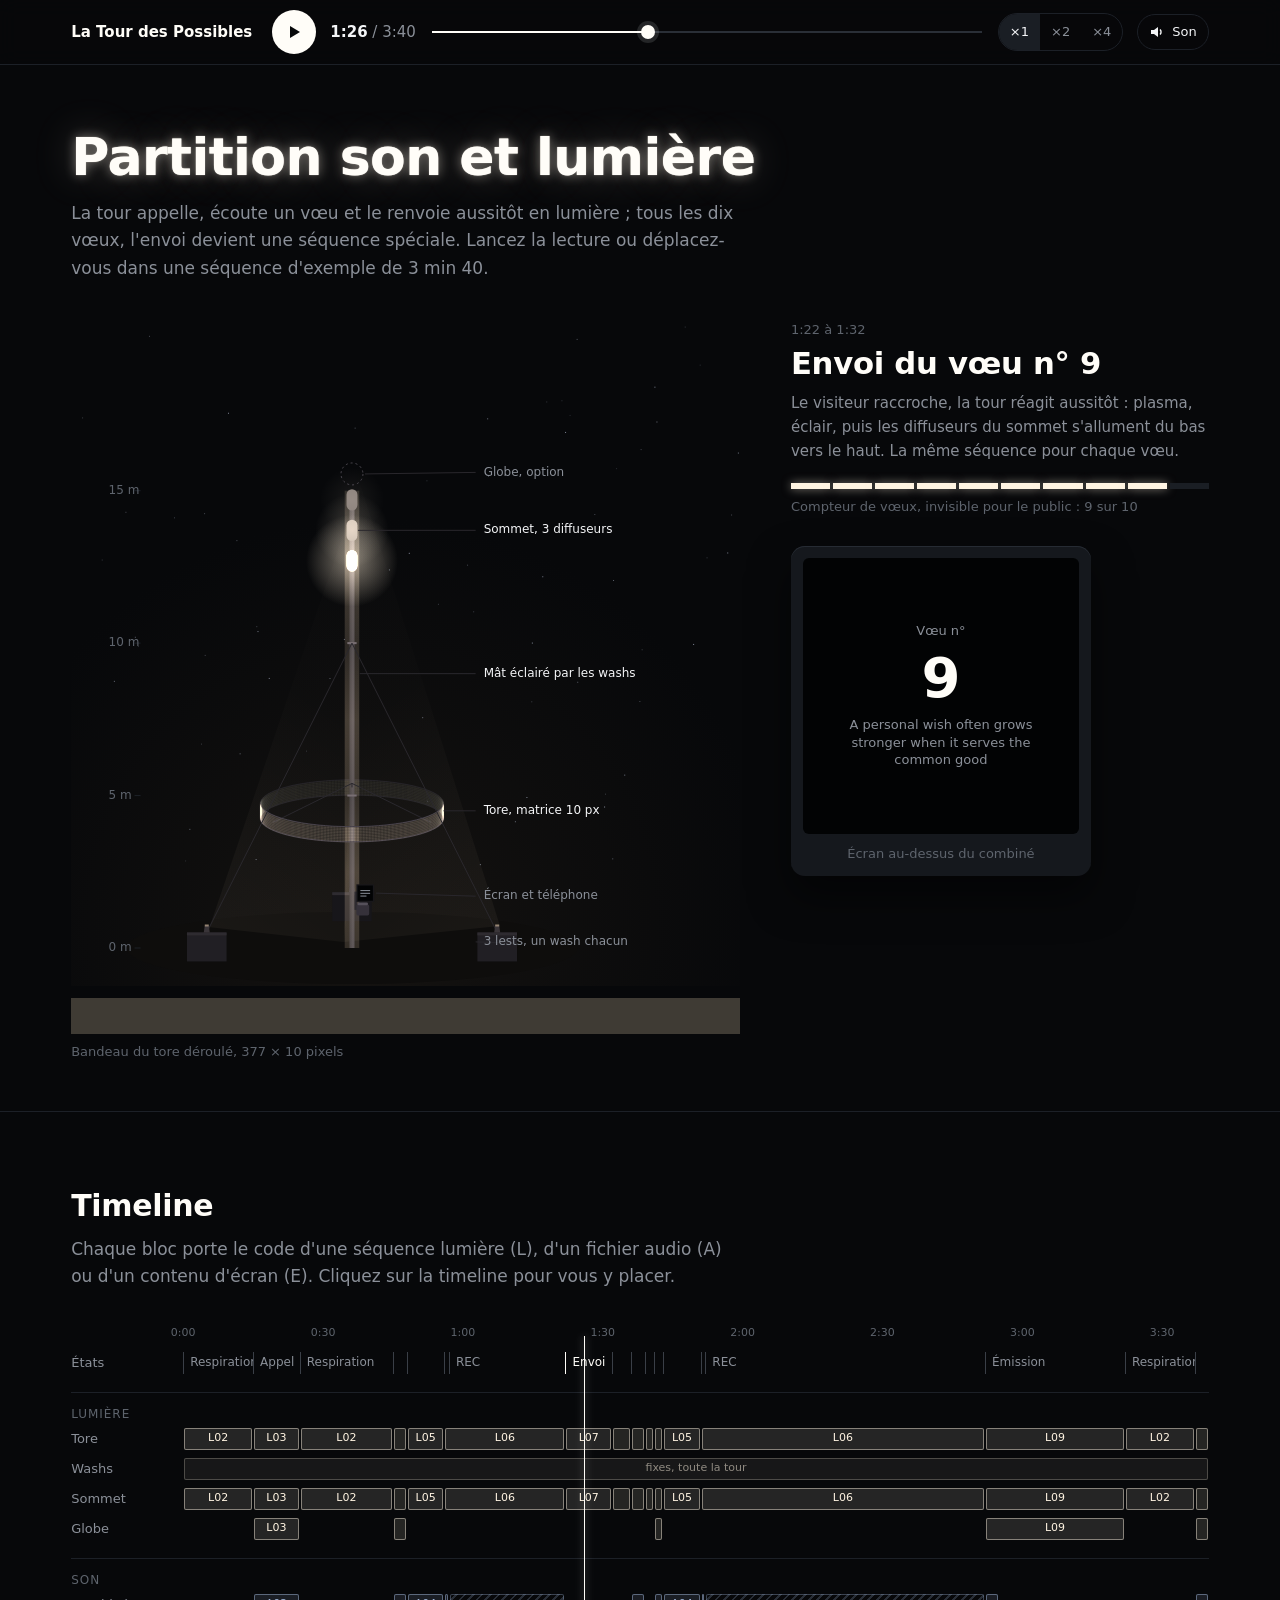
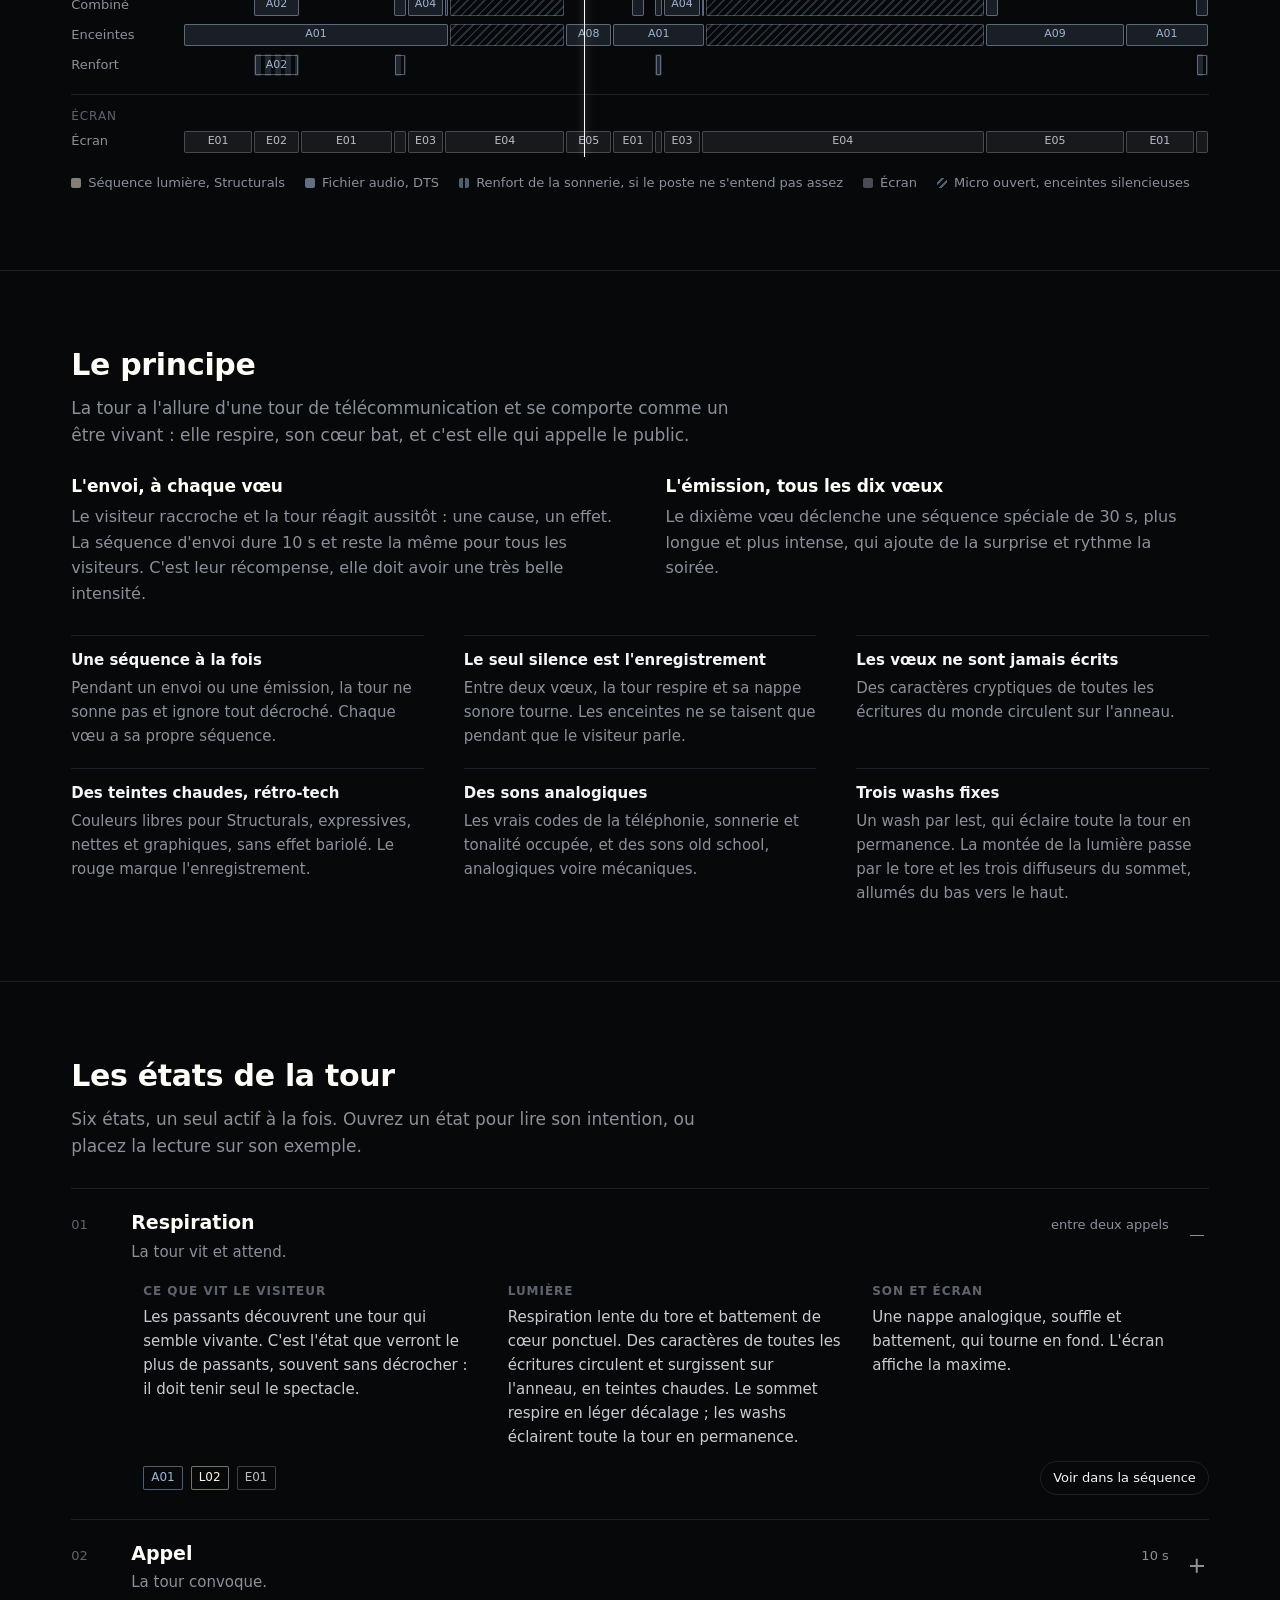
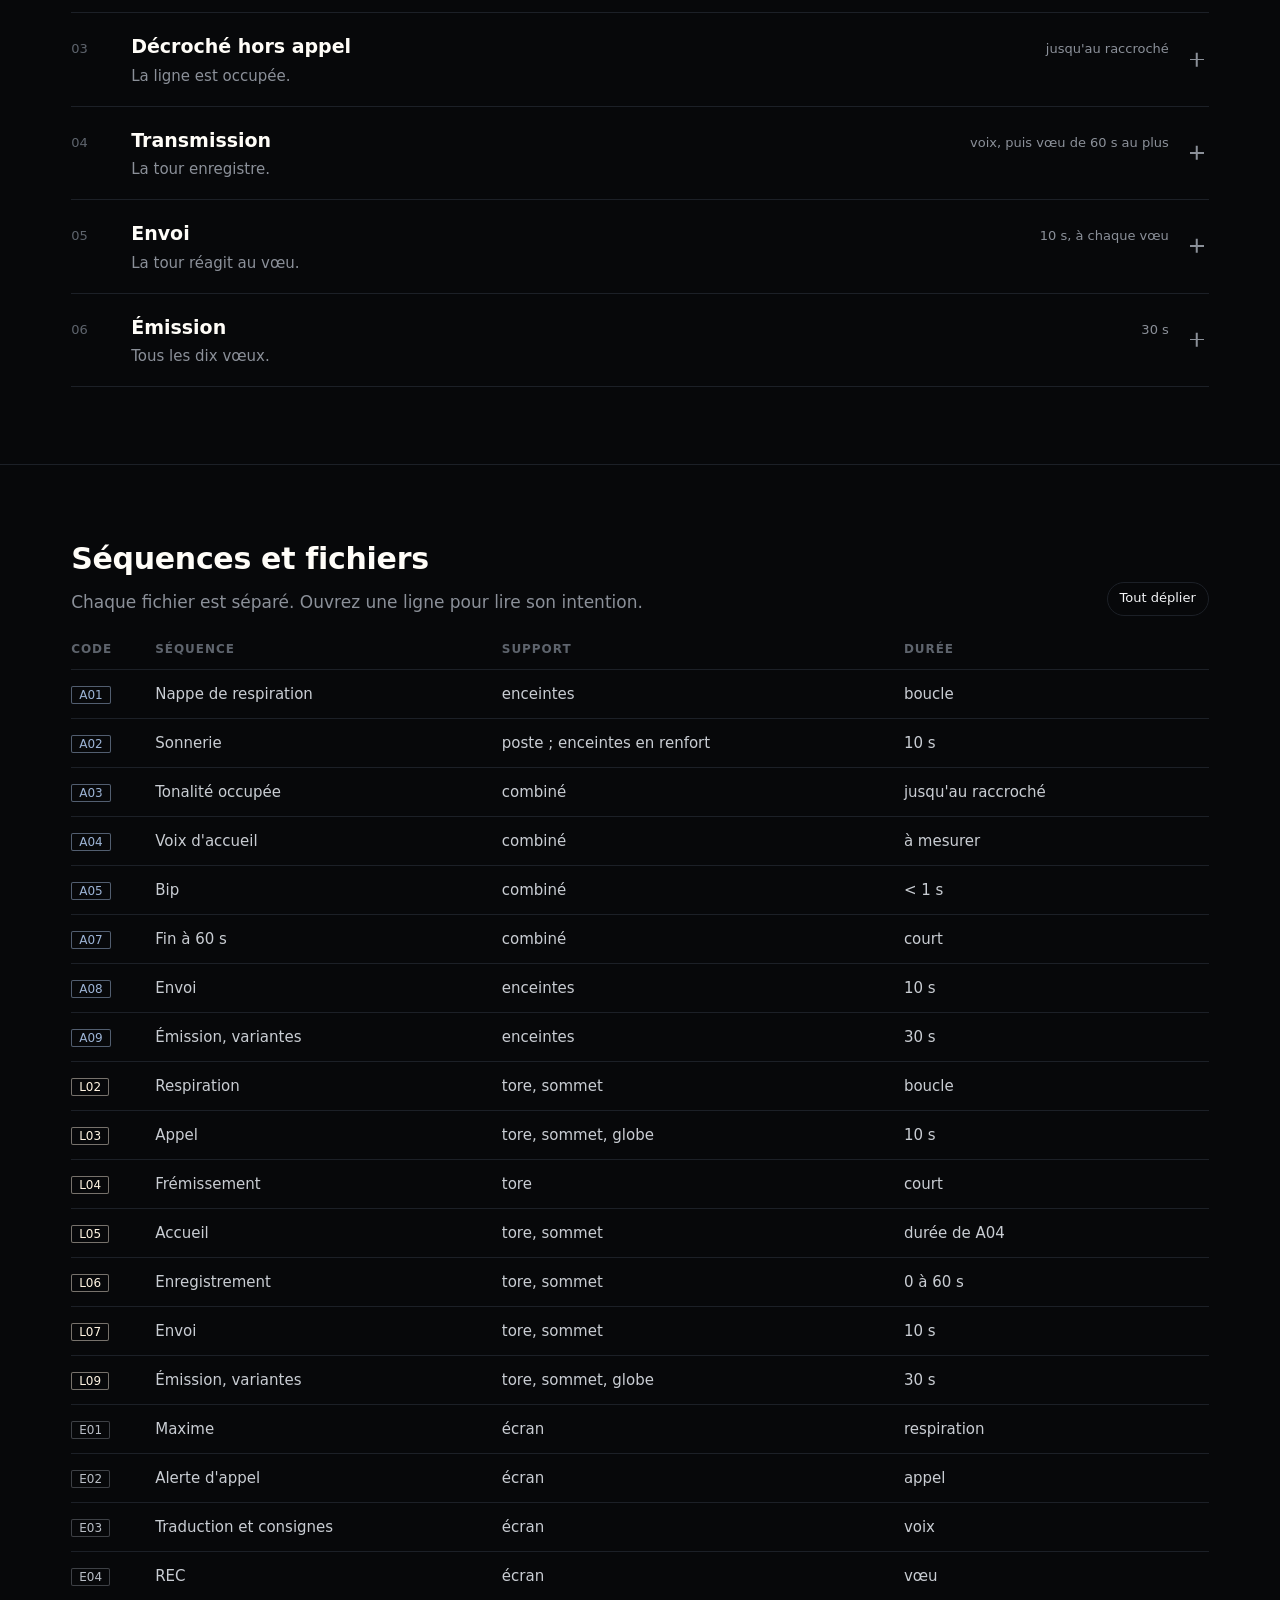
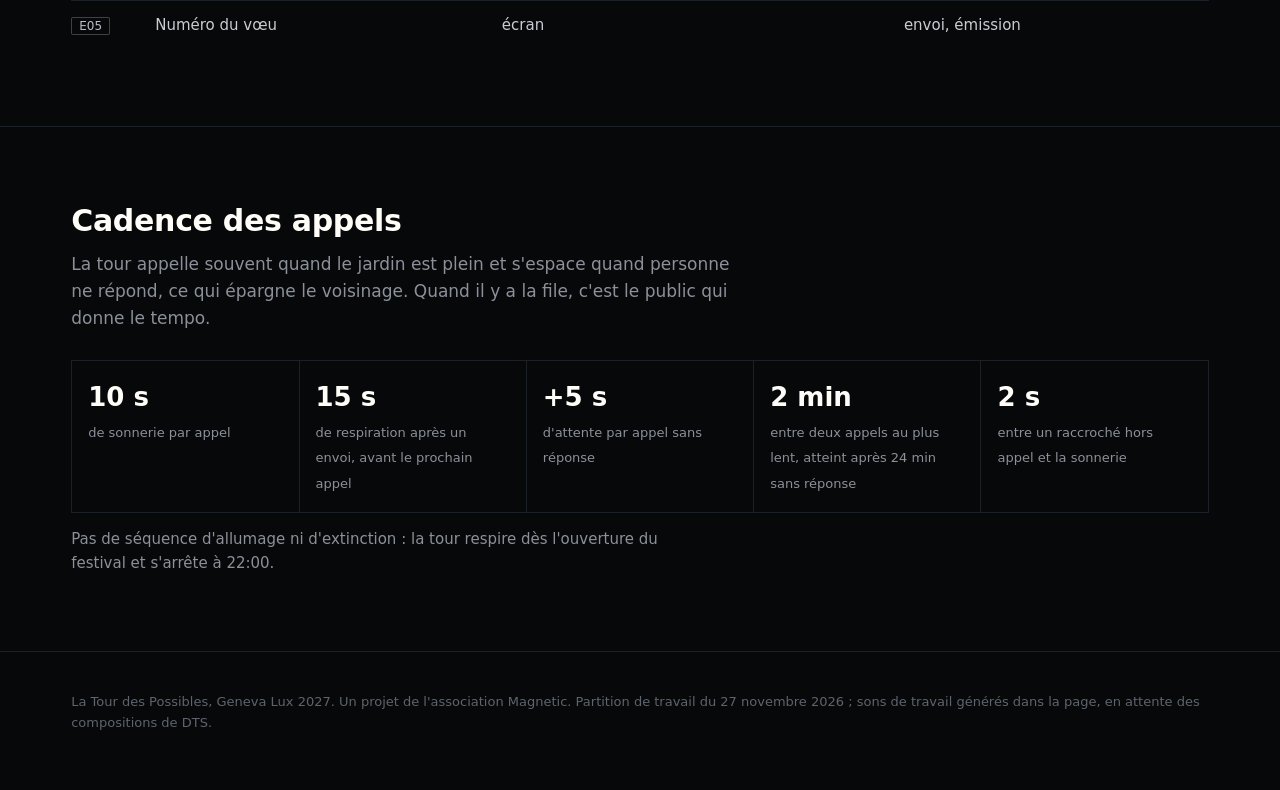
==== commit e1582cee: "Séquençage : trois washs fixes, un par lest ; la montée passe par le sommet Co-Authored-By: Claude O" ====
--- a/sequencage/index.html
+++ b/sequencage/index.html
@@ -211,7 +211,7 @@
 <li><b>Les vœux ne sont jamais écrits</b>Des caractères cryptiques de toutes les écritures du monde circulent sur l'anneau.</li>
 <li><b>Des teintes chaudes, rétro-tech</b>Couleurs libres pour Structurals, expressives, nettes et graphiques, sans effet bariolé. Le rouge marque l'enregistrement.</li>
 <li><b>Des sons analogiques</b>Les vrais codes de la téléphonie, sonnerie et tonalité occupée, et des sons old school, analogiques voire mécaniques.</li>
-<li><b>Trois washs sur un même lest</b>Un projecteur par niveau, depuis un même point de vue, pour garder la montée de la lumière le long du mât. Proposition à confirmer avec Structurals.</li>
+<li><b>Trois washs fixes</b>Un wash par lest, qui éclaire toute la tour en permanence. La montée de la lumière passe par le tore et les trois diffuseurs du sommet, allumés du bas vers le haut.</li>
 </ul>
 </div></section>
 
@@ -245,7 +245,7 @@
 const T=220,COLS=377,ROWS=10;
 const MOM=[[0,15,'resp','Respiration'],[15,25,'appel','Appel sans réponse'],[25,45,'resp','Respiration'],[45,48,'appel','Appel'],[48,56,'voix','Transmission, voix'],[56,57,'bip','Bip'],[57,82,'rec','Transmission, vœu n° 9'],[82,92,'envoi','Envoi du vœu n° 9'],[92,96,'resp','Respiration'],[96,99,'hors','Décroché hors appel'],[99,101,'resp','Respiration'],[101,103,'appel','Appel'],[103,111,'voix','Transmission, voix'],[111,112,'bip','Bip'],[112,172,'rec','Transmission, vœu n° 10'],[172,202,'emis','Émission, dixième vœu'],[202,217,'resp','Respiration'],[217,220,'appel','Appel']];
 const SHORT={resp:'Respiration',appel:'Appel',voix:'Voix',bip:'',rec:'REC',envoi:'Envoi',hors:'Occupé',emis:'Émission'};
-const NOW={resp:'La tour vit et attend. Des caractères cryptiques circulent sur l\'anneau, la lumière respire, la nappe sonore tourne.',appel:'Toute la tour sonne avec le téléphone : tore, washs et sommet battent au rythme de la sonnerie.',hors:'Quelqu\'un décroche sans sonnerie et entend la tonalité occupée. Au raccroché, la tour le rappelle.',voix:'La voix de la tour parle au combiné. Au sommet, les diffuseurs s\'allument l\'un après l\'autre, comme une information qui arrive.',bip:'Le bip donne la parole.',rec:'Le visiteur dit son vœu. Une boucle de lumière parcourt l\'anneau, les trois diffuseurs du sommet sont rouges, les enceintes se taisent.',envoi:'Le visiteur raccroche, la tour réagit aussitôt : plasma, éclair, la lumière monte jusqu\'au sommet. La même séquence pour chaque vœu.',emis:'Le dixième vœu déclenche la séquence spéciale : la tour envoie les vœux vers le ciel.'};
+const NOW={resp:'La tour vit et attend. Des caractères cryptiques circulent sur l\'anneau, la lumière respire, la nappe sonore tourne.',appel:'Toute la tour sonne avec le téléphone : le tore et le sommet battent au rythme de la sonnerie.',hors:'Quelqu\'un décroche sans sonnerie et entend la tonalité occupée. Au raccroché, la tour le rappelle.',voix:'La voix de la tour parle au combiné. Au sommet, les diffuseurs s\'allument l\'un après l\'autre, comme une information qui arrive.',bip:'Le bip donne la parole.',rec:'Le visiteur dit son vœu. Une boucle de lumière parcourt l\'anneau, les trois diffuseurs du sommet sont rouges, les enceintes se taisent.',envoi:'Le visiteur raccroche, la tour réagit aussitôt : plasma, éclair, puis les diffuseurs du sommet s\'allument du bas vers le haut. La même séquence pour chaque vœu.',emis:'Le dixième vœu déclenche la séquence spéciale : la tour envoie les vœux vers le ciel.'};
 const RL=[[0,15,'L02'],[15,25,'L03'],[25,45,'L02'],[45,48,'L03'],[48,56,'L05'],[56,82,'L06'],[82,92,'L07'],[92,96,'L02'],[96,99,'L04'],[99,101,'L02'],[101,103,'L03'],[103,111,'L05'],[111,172,'L06'],[172,202,'L09'],[202,217,'L02'],[217,220,'L03']];
 const RC=[[15,25,'A02'],[45,48,'A02'],[48,56,'A04'],[56,57,'A05'],[57,82,'MIC'],[96,99,'A03'],[101,103,'A02'],[103,111,'A04'],[111,112,'A05'],[112,172,'MIC'],[172,175,'A07'],[217,220,'A02']];
 const RS=[[0,57,'A01'],[57,82,'MIC'],[82,92,'A08'],[92,112,'A01'],[112,172,'MIC'],[172,202,'A09'],[202,220,'A01']];
@@ -253,12 +253,12 @@
 const RE=[[0,15,'E01'],[15,25,'E02'],[25,45,'E01'],[45,48,'E02'],[48,56,'E03'],[56,82,'E04'],[82,92,'E05'],[92,101,'E01'],[101,103,'E02'],[103,111,'E03'],[111,172,'E04'],[172,202,'E05'],[202,217,'E01'],[217,220,'E02']];
 const ZONE={to:()=>true,wa:c=>c!=='L05'&&c!=='L06',so:()=>true,gl:c=>c==='L03'||c==='L09'};
 const STATES=[
-['Respiration','La tour vit et attend.','entre deux appels',0,'Les passants découvrent une tour qui semble vivante. C\'est l\'état que verront le plus de passants, souvent sans décrocher : il doit tenir seul le spectacle.','Respiration lente du tore et battement de cœur ponctuel. Des caractères de toutes les écritures circulent et surgissent sur l\'anneau, en teintes chaudes. Le sommet respire en léger décalage ; les washs éclairent la structure en statique.','Une nappe analogique, souffle et battement, qui tourne en fond. L\'écran affiche la maxime.',['A01','L02','E01']],
-['Appel','La tour convoque.','10 s',15,'Le téléphone sonne au hasard. Celui qui décroche devient celui que la tour a choisi ; les autres regardent. Sans réponse, la tour retombe dans sa respiration et rappellera plus tard.','Toute la tour sonne : tore, sommet et washs battent ensemble, deux coups et un silence. Le globe, s\'il est installé, clignote comme une balise.','Une vraie sonnerie de téléphone, mécanique, qui sort du poste. Les enceintes ne la renforcent que si le poste ne s\'entend pas assez. L\'écran passe en alerte.',['A02','L03','E02']],
+['Respiration','La tour vit et attend.','entre deux appels',0,'Les passants découvrent une tour qui semble vivante. C\'est l\'état que verront le plus de passants, souvent sans décrocher : il doit tenir seul le spectacle.','Respiration lente du tore et battement de cœur ponctuel. Des caractères de toutes les écritures circulent et surgissent sur l\'anneau, en teintes chaudes. Le sommet respire en léger décalage ; les washs éclairent toute la tour en permanence.','Une nappe analogique, souffle et battement, qui tourne en fond. L\'écran affiche la maxime.',['A01','L02','E01']],
+['Appel','La tour convoque.','10 s',15,'Le téléphone sonne au hasard. Celui qui décroche devient celui que la tour a choisi ; les autres regardent. Sans réponse, la tour retombe dans sa respiration et rappellera plus tard.','Toute la tour sonne : le tore et le sommet battent ensemble, deux coups et un silence. Le globe, s\'il est installé, clignote comme une balise.','Une vraie sonnerie de téléphone, mécanique, qui sort du poste. Les enceintes ne la renforcent que si le poste ne s\'entend pas assez. L\'écran passe en alerte.',['A02','L03','E02']],
 ['Décroché hors appel','La ligne est occupée.','jusqu\'au raccroché',96,'Quelqu\'un décroche alors que rien ne sonne et entend la tonalité occupée. Il raccroche ; deux secondes plus tard, la tour le rappelle. Ne joue que pendant la respiration.','La lumière ne change presque pas, à peine un frémissement : toute la surprise tient dans le rappel.','La tonalité occupée, avec les vrais codes sonores de la téléphonie.',['A03','L04']],
-['Transmission','La tour enregistre.','voix, puis vœu de 60 s au plus',48,'La voix dit à l\'oreille : « Je suis la tour des possibles et j\'ai une question pour toi. Quel est ton vœu le plus cher ? », puis demande de raccrocher pour envoyer le vœu. Un bip donne la parole ; le raccroché envoie le vœu.','Les washs s\'éteignent et le pied de la tour devient intime. Pendant la voix, le tore est enveloppant et les diffuseurs du sommet s\'allument l\'un après l\'autre, comme une information qui arrive. Pendant le vœu, une boucle de lumière parcourt l\'anneau, coupée au raccroché quelle que soit la durée du vœu ; les trois diffuseurs sont rouges, c\'est le voyant REC de la tour.','La voix et le bip dans le combiné, la nappe en fond pendant la voix. Pendant l\'enregistrement, les enceintes se taisent : c\'est le seul moment de silence. L\'écran donne la traduction, puis le REC et le compte à rebours des 10 dernières secondes.',['A04','A05','A07','L05','L06','E03','E04']],
-['Envoi','La tour réagit au vœu.','10 s, à chaque vœu',82,'Le visiteur raccroche et la tour réagit aussitôt : une cause, un effet. La séquence est la même pour tous les visiteurs et doit avoir une très belle intensité.','Le plasma pulse et se rassemble dans le tore, un éclair le traverse, puis la lumière monte le long du mât, niveau par niveau, jusqu\'au sommet qui s\'illumine. La tour revient ensuite directement à sa respiration.','Une montée électrique, analogique, qui se résout dans un impact. Pas de silence après le vœu.',['A08','L07','E05']],
-['Émission','Tous les dix vœux.','30 s',172,'Le dixième vœu déclenche une séquence spéciale, plus longue et plus intense. Elle ajoute de la surprise et rythme la soirée.','L\'anneau se remplit de lumière et pulse de plus en plus vite ; la lumière monte le long du mât en vagues de plus en plus rapides. Puis le tir : coupure nette, l\'anneau se vide vers le haut, le sommet éclate, le globe lance son flash. La tour revient à sa respiration.','Composition immersive en crescendo, point culminant au tir. Plusieurs variantes alternent d\'une émission à l\'autre.',['A09','L09','E05']]];
+['Transmission','La tour enregistre.','voix, puis vœu de 60 s au plus',48,'La voix dit à l\'oreille : « Je suis la tour des possibles et j\'ai une question pour toi. Quel est ton vœu le plus cher ? », puis demande de raccrocher pour envoyer le vœu. Un bip donne la parole ; le raccroché envoie le vœu.','Pendant la voix, le tore est enveloppant et les diffuseurs du sommet s\'allument l\'un après l\'autre, comme une information qui arrive. Pendant le vœu, une boucle de lumière parcourt l\'anneau, coupée au raccroché quelle que soit la durée du vœu ; les trois diffuseurs sont rouges, c\'est le voyant REC de la tour.','La voix et le bip dans le combiné, la nappe en fond pendant la voix. Pendant l\'enregistrement, les enceintes se taisent : c\'est le seul moment de silence. L\'écran donne la traduction, puis le REC et le compte à rebours des 10 dernières secondes.',['A04','A05','A07','L05','L06','E03','E04']],
+['Envoi','La tour réagit au vœu.','10 s, à chaque vœu',82,'Le visiteur raccroche et la tour réagit aussitôt : une cause, un effet. La séquence est la même pour tous les visiteurs et doit avoir une très belle intensité.','Le plasma pulse et se rassemble dans le tore, un éclair le traverse, puis l\'énergie rejoint le sommet : les trois diffuseurs s\'allument du bas vers le haut et s\'illuminent ensemble. La tour revient ensuite directement à sa respiration.','Une montée électrique, analogique, qui se résout dans un impact. Pas de silence après le vœu.',['A08','L07','E05']],
+['Émission','Tous les dix vœux.','30 s',172,'Le dixième vœu déclenche une séquence spéciale, plus longue et plus intense. Elle ajoute de la surprise et rythme la soirée.','L\'anneau se remplit de lumière et pulse de plus en plus vite ; les diffuseurs du sommet s\'allument du bas vers le haut, en vagues de plus en plus rapides. Puis le tir : coupure nette, l\'anneau se vide vers le haut, le sommet éclate, le globe lance son flash. La tour revient à sa respiration.','Composition immersive en crescendo, point culminant au tir. Plusieurs variantes alternent d\'une émission à l\'autre.',['A09','L09','E05']]];
 const FILES=[
 ['A01','Nappe de respiration','enceintes','boucle','Le souffle de la tour, analogique, qui tourne en fond sauf pendant l\'enregistrement du vœu.'],
 ['A02','Sonnerie','poste ; enceintes en renfort','10 s','Une vraie sonnerie de téléphone, mécanique. Les enceintes ne la renforcent que si le poste ne s\'entend pas assez.'],
@@ -268,13 +268,13 @@
 ['A07','Fin à 60 s','combiné','court','Invite à raccrocher quand la minute est écoulée.'],
 ['A08','Envoi','enceintes','10 s','Une montée électrique, analogique, qui se résout dans un impact ; la même pour chaque vœu.'],
 ['A09','Émission, variantes','enceintes','30 s','Crescendo immersif, point culminant au tir ; plusieurs variantes en alternance.'],
-['L02','Respiration','toutes','boucle','Respiration lente, battement ponctuel, caractères cryptiques en teintes chaudes ; washs fixes sur la structure.'],
-['L03','Appel','toutes, globe','10 s','Toute la tour bat avec la sonnerie, deux coups et un silence.'],
+['L02','Respiration','tore, sommet','boucle','Respiration lente, battement ponctuel, caractères cryptiques en teintes chaudes ; washs fixes sur toute la tour.'],
+['L03','Appel','tore, sommet, globe','10 s','Toute la tour bat avec la sonnerie, deux coups et un silence.'],
 ['L04','Frémissement','tore','court','À peine perceptible, pour qui décroche hors appel.'],
-['L05','Accueil','tore, sommet','durée de A04','Tore enveloppant ; diffuseurs du sommet allumés en séquence, comme une information qui arrive ; washs éteints.'],
+['L05','Accueil','tore, sommet','durée de A04','Tore enveloppant ; diffuseurs du sommet allumés en séquence, comme une information qui arrive.'],
 ['L06','Enregistrement','tore, sommet','0 à 60 s','Une boucle coupée au raccroché, pour s\'adapter à la durée de chaque vœu ; les trois diffuseurs en rouge, voyant REC.'],
-['L07','Envoi','tore, washs, sommet','10 s','Plasma qui se rassemble, éclair, lumière qui monte le long du mât jusqu\'au sommet ; la même séquence pour chaque vœu.'],
-['L09','Émission, variantes','toutes, globe','30 s','Anneau qui se remplit et pulse, vagues de lumière le long du mât, tir : coupure nette, éclat du sommet, flash du globe.'],
+['L07','Envoi','tore, sommet','10 s','Plasma qui se rassemble, éclair, puis les diffuseurs du sommet allumés du bas vers le haut ; la même séquence pour chaque vœu.'],
+['L09','Émission, variantes','tore, sommet, globe','30 s','Anneau qui se remplit et pulse, diffuseurs du sommet en vagues montantes de plus en plus rapides, tir : coupure nette, éclat du sommet, flash du globe.'],
 ['E01','Maxime','écran','respiration','« Un vœu personnel devient souvent plus fort lorsqu\'il contribue au bien commun », en français et en anglais.'],
 ['E02','Alerte d\'appel','écran','appel','Écran rouge, invitation à décrocher.'],
 ['E03','Traduction et consignes','écran','voix','Traduction anglaise de la voix ; parler après le bip, raccrocher pour envoyer.'],
@@ -302,7 +302,7 @@
 function model(t){
 const m=momAt(t),k=m[2],u=t-m[0];let w=[0,0,0],so=[0,0,0],rec=false,gl=0,off=false;
 W.fill(0);C.fill(0);
-const br=breath(t),base=[.34,.26,.18];
+const br=breath(t),base=[.34,.26,.18],WB=.3;
 const respSom=i=>.3+.22*Math.sin(2*Math.PI*t/6.5+i*.8)+(h2(i,Math.floor(t*2.3))<.06?.35:0);
 const resp=()=>{chars(t,.4+.45*br+.4*heart(t),.55);for(let i=0;i<COLS*ROWS;i++)W[i]=Math.max(W[i],.03+.04*br);w=base.slice();so=[0,1,2].map(respSom)};
 if(k==='resp'||k==='hors'){resp();if(k==='hors'){off=true;for(let i=0;i<120;i++)put(W,Math.floor(h2(i,Math.floor(t*8))*COLS),Math.floor(h2(i+5,Math.floor(t*8))*ROWS),.45)}}
@@ -314,18 +314,16 @@
  if(p<3){const fq=1+p*2,pl=.5+.5*Math.sin(2*Math.PI*fq*p),sp=Math.max(18,190*(1-p/3.3));for(let x=0;x<COLS;x++){const dx=Math.min(x,COLS-x),wgt=Math.exp(-dx/sp);for(let y=0;y<ROWS;y++)C[y*COLS+x]=cl(wgt*(.3+.7*pl)*(.35+.65*h2(x*31+y,Math.floor(p*14)))*(.45+p/3))}}
  else if(p<3.35){W.fill(1)}
  else{const d=Math.exp(-(p-3.35)*1.6);for(let i=0;i<COLS*ROWS;i++)W[i]=.7*d;if(p>5.5){chars(t,(.4+.45*br)*sm(5.5,9,p),.55*sm(5.5,9,p))}}
- w=[0,1,2].map(i=>Math.max(g(p,3.9+i*.75,.32),base[i]*sm(6.5,8.5,p)));
- so=[0,1,2].map(i=>p<5.8?.12:Math.max(p<6.1?sm(5.8,6.1,p):Math.exp(-(p-6.1)*1.2),respSom(i)*sm(7,10,p)));
+ so=[0,1,2].map(i=>p<3.35?.12:Math.max(.1,g(p,3.8+i*.55,.22),p>5.3?Math.exp(-(p-5.3)*1.1):0,respSom(i)*sm(7,10,p)));
 }else if(k==='emis'){const q=u;
  if(q<4.5){chars(t,.35,.4);const f=q/4.5*COLS;for(let x=0;x<f;x++)for(let y=0;y<ROWS;y++)W[y*COLS+x]=.8;w=[.1,.08,.06];so=[.2,.2,.2]}
  else if(q<23){const z=q-4.5,ph=.5*z+3.5*z*z/37,pl=.5+.5*Math.sin(2*Math.PI*ph);for(let i=0;i<COLS*ROWS;i++){W[i]=.5+.45*pl;C[i]=.25*pl}
-  if(q<21){const Tp=3-2.4*(z/16.5),cyc=(z/Tp)%1,amp=.5+.5*(z/16.5);w=[0,1,2].map(i=>amp*Math.max(0,1-Math.abs(cyc*3-i-.5)*1.4))}else w=[1,1,1];
-  so=[0,1,2].map(()=>.2+.65*(z/18.5)*(.75+.25*pl))}
+  if(q<21){const Tp=3-2.4*(z/16.5),cyc=(z/Tp)%1,amp=.5+.5*(z/16.5);so=[0,1,2].map(i=>.12+amp*Math.max(0,1-Math.abs(cyc*3-i-.5)*1.4))}else so=[1,1,1]}
  else if(q<23.3){W.fill(1);so=[1,1,1];gl=1}
  else if(q<24.6){const e=(q-23.3)/1.3;for(let y=0;y<ROWS;y++){const v=cl(1-(e*14-(ROWS-1-y)));for(let x=0;x<COLS;x++)W[y*COLS+x]=v}so=[1,1,1].map(()=>1-.3*e);gl=Math.exp(-(q-23)*2.2)}
  else{const r=sm(24.6,30,q);chars(t,(.4+.45*br)*r,.55*r);w=base.map(v=>v*r);so=[0,1,2].map(i=>.7*(1-r)+respSom(i)*r);gl=Math.exp(-(q-23)*2.2)}
 }
-return {m,k,u,w,so,rec,gl,off,scr:(cueAt(RE,t)||RE[0])[2],n:count(t)};
+w=[WB,WB,WB];return {m,k,u,w,so,rec,gl,off,scr:(cueAt(RE,t)||RE[0])[2],n:count(t)};
 }
 /* drawing */
 const cv=$('tower'),c=cv.getContext('2d'),bd=$('bandc'),bx=bd.getContext('2d'),img=bx.createImageData(COLS,ROWS);
@@ -340,12 +338,12 @@
  const narrow=w<520,gy=h-38,s=Math.min((gy-22)/16.6,(w-(narrow?30:230))/14.4),cx=narrow?w/2:Math.max(w*.42,6.8*s+40);
  const Y=m=>gy-m*s,ryK=.16;
  c.fillStyle='#0E0D0C';c.beginPath();c.ellipse(cx,gy,7.4*s,7.4*s*ryK,0,0,7);c.fill();
- const L=[30,150,270].map(a=>{const r=a*Math.PI/180;return{x:cx+5.5*s*Math.cos(r),y:gy+5.5*s*ryK*Math.sin(r),back:a===270,wash:a===30}});
+ const L=[30,150,270].map(a=>{const r=a*Math.PI/180;return{x:cx+5.5*s*Math.cos(r),y:gy+5.5*s*ryK*Math.sin(r),back:a===270,wash:true}});
  const WL=L[0],mast=Math.max(3,.17*s);
  c.save();c.globalCompositeOperation='lighter';
- [0,1,2].forEach(i=>{const v=S.w[i];if(v<.01)return;const y0=Y(i*5+.3),y1=Y(i*5+4.7),fx=WL.x+(i-1)*7,fy=WL.y-.95*s-6;const gr=c.createLinearGradient(fx,fy,cx,(y0+y1)/2);gr.addColorStop(0,'rgba(255,226,190,'+(.2*v)+')');gr.addColorStop(1,'rgba(255,226,190,'+(.04*v)+')');c.fillStyle=gr;c.beginPath();c.moveTo(fx-3,fy);c.lineTo(cx-mast*1.6,y1);c.lineTo(cx+mast*1.6,y0);c.lineTo(fx+3,fy);c.closePath();c.fill()});
+ L.forEach(l=>{const v=S.w[0]*(l.back?.6:1);if(v<.01)return;const fx=l.x,fy=l.y-.95*s-6;const gr=c.createLinearGradient(fx,fy,cx,Y(7.5));gr.addColorStop(0,'rgba(255,226,190,'+(.16*v)+')');gr.addColorStop(1,'rgba(255,226,190,'+(.025*v)+')');c.fillStyle=gr;c.beginPath();c.moveTo(fx-3,fy);c.lineTo(cx-mast*1.6,Y(.2));c.lineTo(cx+mast*1.6,Y(15.2));c.lineTo(fx+3,fy);c.closePath();c.fill()});
  c.restore();
- const lest=l=>{const bw=1.3*s,bh=.95*s;c.fillStyle=l.back?'#17161A':'#211F24';c.fillRect(l.x-bw/2,l.y-bh,bw,bh);c.fillStyle='#2E2B30';c.fillRect(l.x-bw/2,l.y-bh,bw,Math.max(2,bh*.1));if(l.wash){[0,1,2].forEach(i=>{const fx=l.x+(i-1)*7;c.fillStyle='#3A3539';c.beginPath();c.moveTo(fx-3,l.y-bh);c.lineTo(fx+3,l.y-bh);c.lineTo(fx+2,l.y-bh-7);c.lineTo(fx-2,l.y-bh-7);c.fill();const v=S.w[i];if(v>.02){c.fillStyle='rgba(255,226,190,'+(.3+.7*v)+')';c.fillRect(fx-2,l.y-bh-8,4,2)}})}};
+ const lest=l=>{const bw=1.3*s,bh=.95*s;c.fillStyle=l.back?'#17161A':'#211F24';c.fillRect(l.x-bw/2,l.y-bh,bw,bh);c.fillStyle='#2E2B30';c.fillRect(l.x-bw/2,l.y-bh,bw,Math.max(2,bh*.1));if(l.wash){[1].forEach(i=>{const fx=l.x;c.fillStyle='#3A3539';c.beginPath();c.moveTo(fx-3,l.y-bh);c.lineTo(fx+3,l.y-bh);c.lineTo(fx+2,l.y-bh-7);c.lineTo(fx-2,l.y-bh-7);c.fill();const v=S.w[i];if(v>.02){c.fillStyle='rgba(255,226,190,'+(.3+.7*v)+')';c.fillRect(fx-2,l.y-bh-8,4,2)}})}};
  const guy=l=>{c.strokeStyle=l.back?'#1A1A1E':'#2A282D';c.lineWidth=1;c.beginPath();c.moveTo(cx,Y(10));c.lineTo(l.x,l.y-.95*s);c.stroke()};
  L.filter(l=>l.back).forEach(l=>{guy(l);lest(l)});
  const hR=4.5,rx=3*s,ry=3*s*ryK*1.6,yc=Y(hR),bh=.5*s;
@@ -373,7 +371,7 @@
  c.font='12px system-ui,-apple-system,sans-serif';c.textBaseline='middle';
  const sx=narrow?10:Math.max(10,cx-7*s-30);c.fillStyle='#5E646D';c.strokeStyle='#1C2027';[0,5,10,15].forEach(m=>{c.beginPath();c.moveTo(sx+26,Y(m));c.lineTo(sx+32,Y(m));c.stroke();c.textAlign='left';c.fillText(m+' m',sx,Y(m))});
  if(!narrow){const lx=cx+3.4*s+28;const lab=(txt,ty,ax,ay,on)=>{c.strokeStyle='#29272C';c.beginPath();c.moveTo(ax,ay);c.lineTo(lx-8,ty);c.stroke();c.fillStyle=on?'#F4F5F7':'#8B9099';c.textAlign='left';c.fillText(txt,lx,ty)};
-  lab('Globe, option',Y(15.6),cx+gr0+2,gyy,S.gl>.05);lab('Sommet, 3 diffuseurs',Y(13.7),cx+6,Y(13.7),Math.max(...S.so)>.4);lab('Mât, niveau haut',Y(11.2),cx+mast*1.5,Y(11.2),S.w[2]>.3);lab('Mât, niveau milieu',Y(7.5),cx+mast*1.5,Y(7.5),S.w[1]>.3);lab('Tore, matrice 10 px',Y(hR),cx+rx,yc,true);lab('Mât, niveau bas',Y(3.1),cx+mast*1.5,Y(3.1),S.w[0]>.3);lab('Écran et téléphone',Y(1.7),ex+sq+.2*s,sy+sq/2,S.off||sc==='E02');lab('3 washs sur un lest',Y(.2),WL.x+.65*s,WL.y-.6*s,Math.max(...S.w)>.3)}
+  lab('Globe, option',Y(15.6),cx+gr0+2,gyy,S.gl>.05);lab('Sommet, 3 diffuseurs',Y(13.7),cx+6,Y(13.7),Math.max(...S.so)>.4);lab('Mât éclairé par les washs',Y(9),cx+mast*1.5,Y(9),true);lab('Tore, matrice 10 px',Y(hR),cx+rx,yc,true);lab('Écran et téléphone',Y(1.7),ex+sq+.2*s,sy+sq/2,S.off||sc==='E02');lab('3 lests, un wash chacun',Y(.2),WL.x+.65*s,WL.y-.6*s,false)}
 }
 function drawBand(){const d=img.data;for(let i=0;i<COLS*ROWS;i++){const p=pix(i);d[i*4]=p[0];d[i*4+1]=p[1];d[i*4+2]=p[2];d[i*4+3]=255}bx.putImageData(img,0,0)}
 function screenHTML(S,t){const id=S.scr;
@@ -386,7 +384,7 @@
 /* timeline */
 const pct=t=>(t/T*100)+'%';
 function lane(id,R,cls,filter){$(id).innerHTML=R.filter(r=>!filter||filter(r[2])).map(r=>{const mic=r[2]==='MIC';return '<div class="bk '+cls+(mic?' mic':'')+'" data-t="'+r[0]+'" data-w="'+(r[1]-r[0])+'" style="left:calc('+pct(r[0])+' + 1px);width:calc('+pct(r[1]-r[0])+' - 2px)" title="'+esc(fmt0(r[0])+' à '+fmt0(r[1])+(mic?', micro ouvert':', '+r[2]))+'">'+(mic?'':esc(r[2]))+'</div>'}).join('')}
-lane('t_to',RL,'l',ZONE.to);lane('t_wa',RL,'l',ZONE.wa);lane('t_so',RL,'l',ZONE.so);lane('t_gl',RL,'l',ZONE.gl);lane('t_co',RC,'s');lane('t_en',RS,'s');lane('t_rf',RR,'s opt');lane('t_ec',RE,'e');
+lane('t_to',RL,'l',ZONE.to);$('t_wa').innerHTML='<div class="bk l" data-t="0" data-w="220" style="left:1px;width:calc(100% - 2px);opacity:.55" title="Washs fixes, toute la tour">fixes, toute la tour</div>';lane('t_so',RL,'l',ZONE.so);lane('t_gl',RL,'l',ZONE.gl);lane('t_co',RC,'s');lane('t_en',RS,'s');lane('t_rf',RR,'s opt');lane('t_ec',RE,'e');
 $('t_st').innerHTML=MOM.map(m=>'<div class="bk st" data-t="'+m[0]+'" data-w="'+(m[1]-m[0])+'" style="left:'+pct(m[0])+';width:'+pct(m[1]-m[0])+'" title="'+esc(m[3])+'">'+esc(SHORT[m[2]])+'</div>').join('');
 $('ax').innerHTML=[0,30,60,90,120,150,180,210].map(t=>'<span style="left:'+pct(t)+'">'+fmt0(t)+'</span>').join('');
 function fitLabels(){const tw=$('t_to').clientWidth;document.querySelectorAll('.bk').forEach(b=>{const px=+b.dataset.w/T*tw;b.classList.toggle('nar',px<(b.classList.contains('st')?44:28))})}
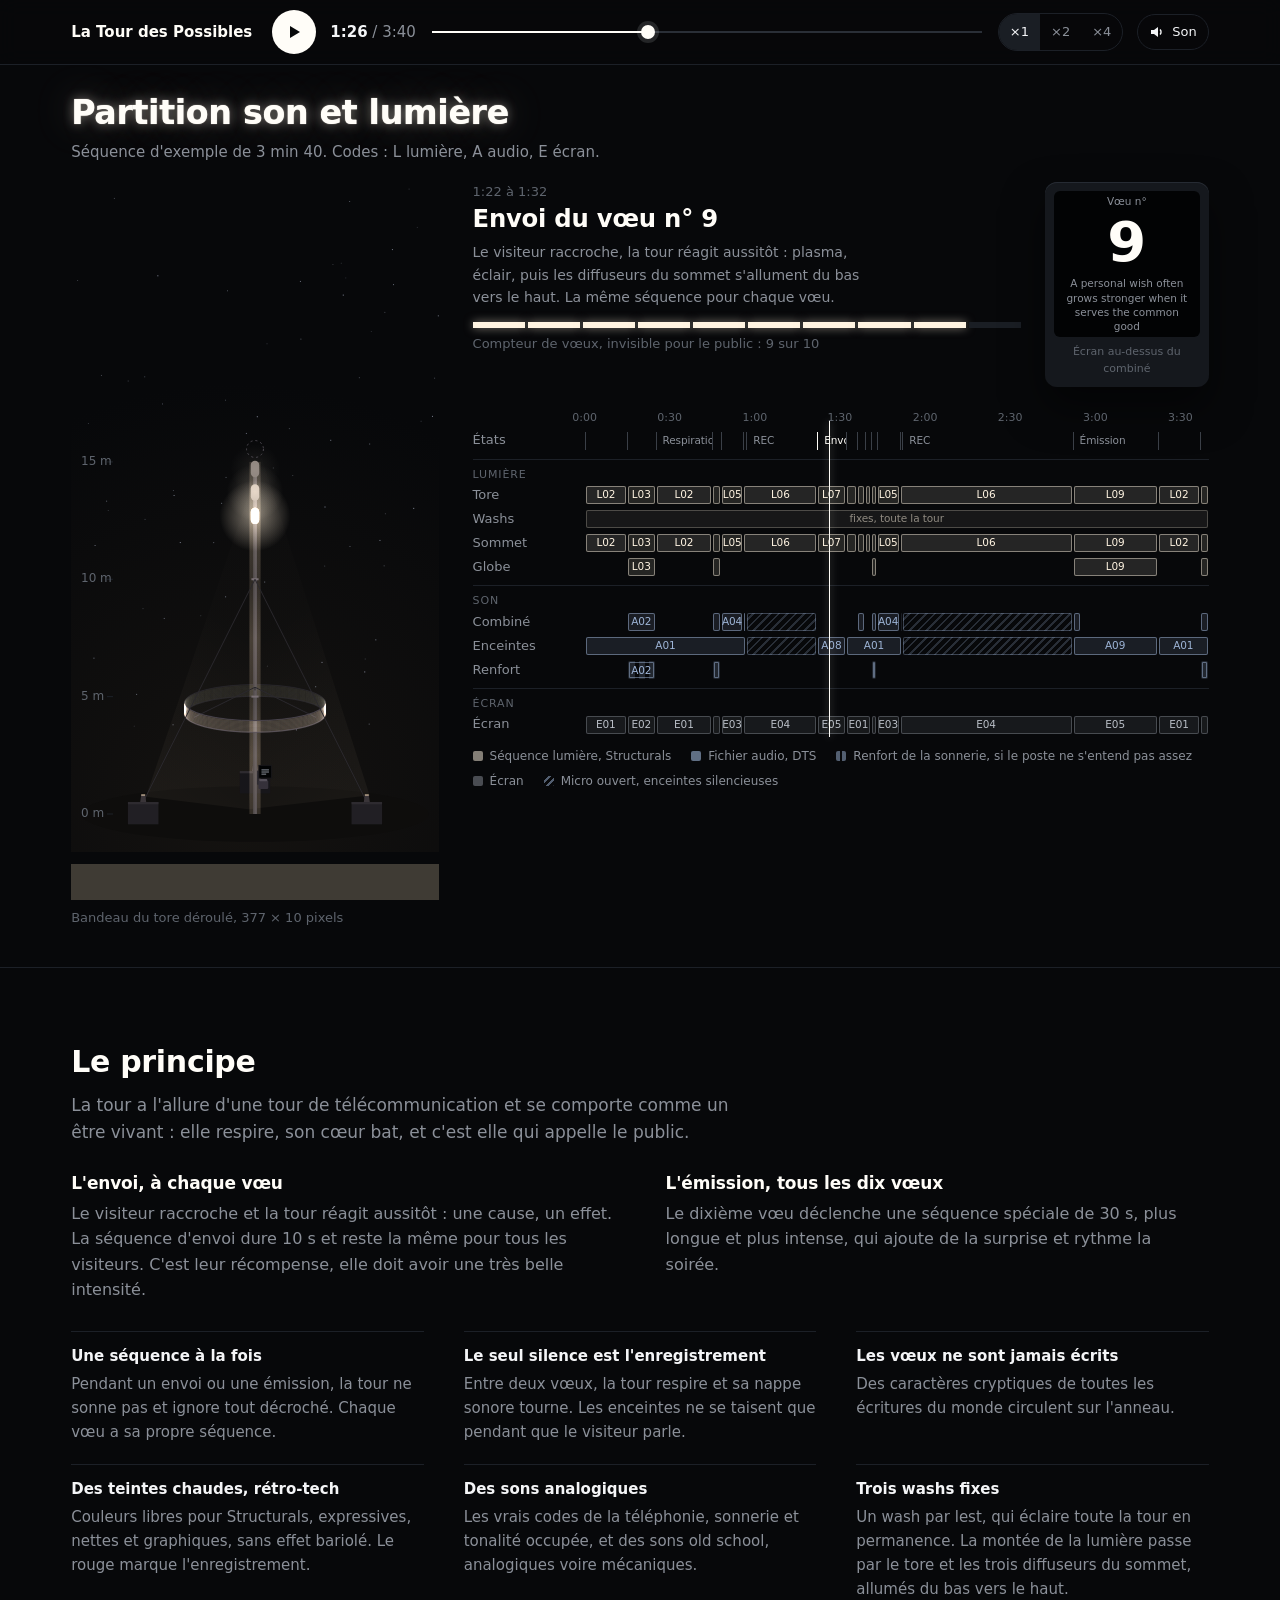
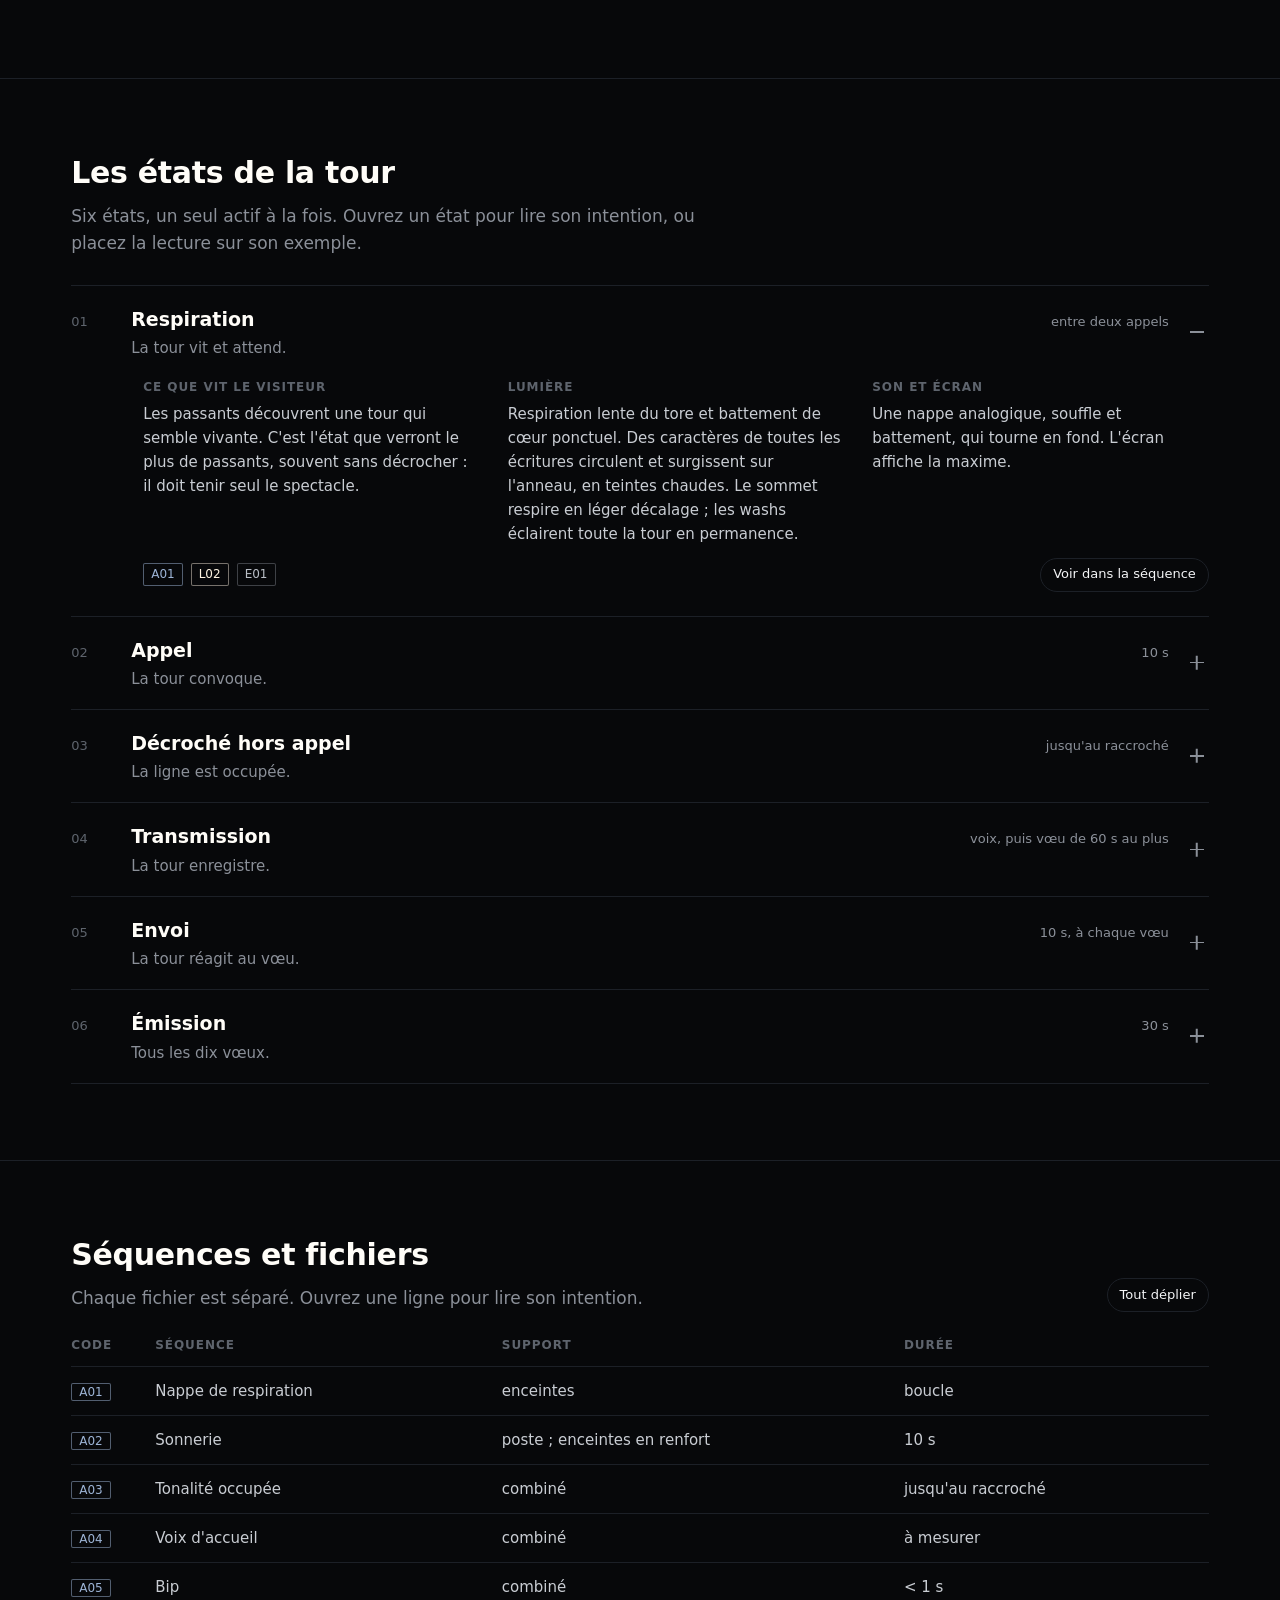
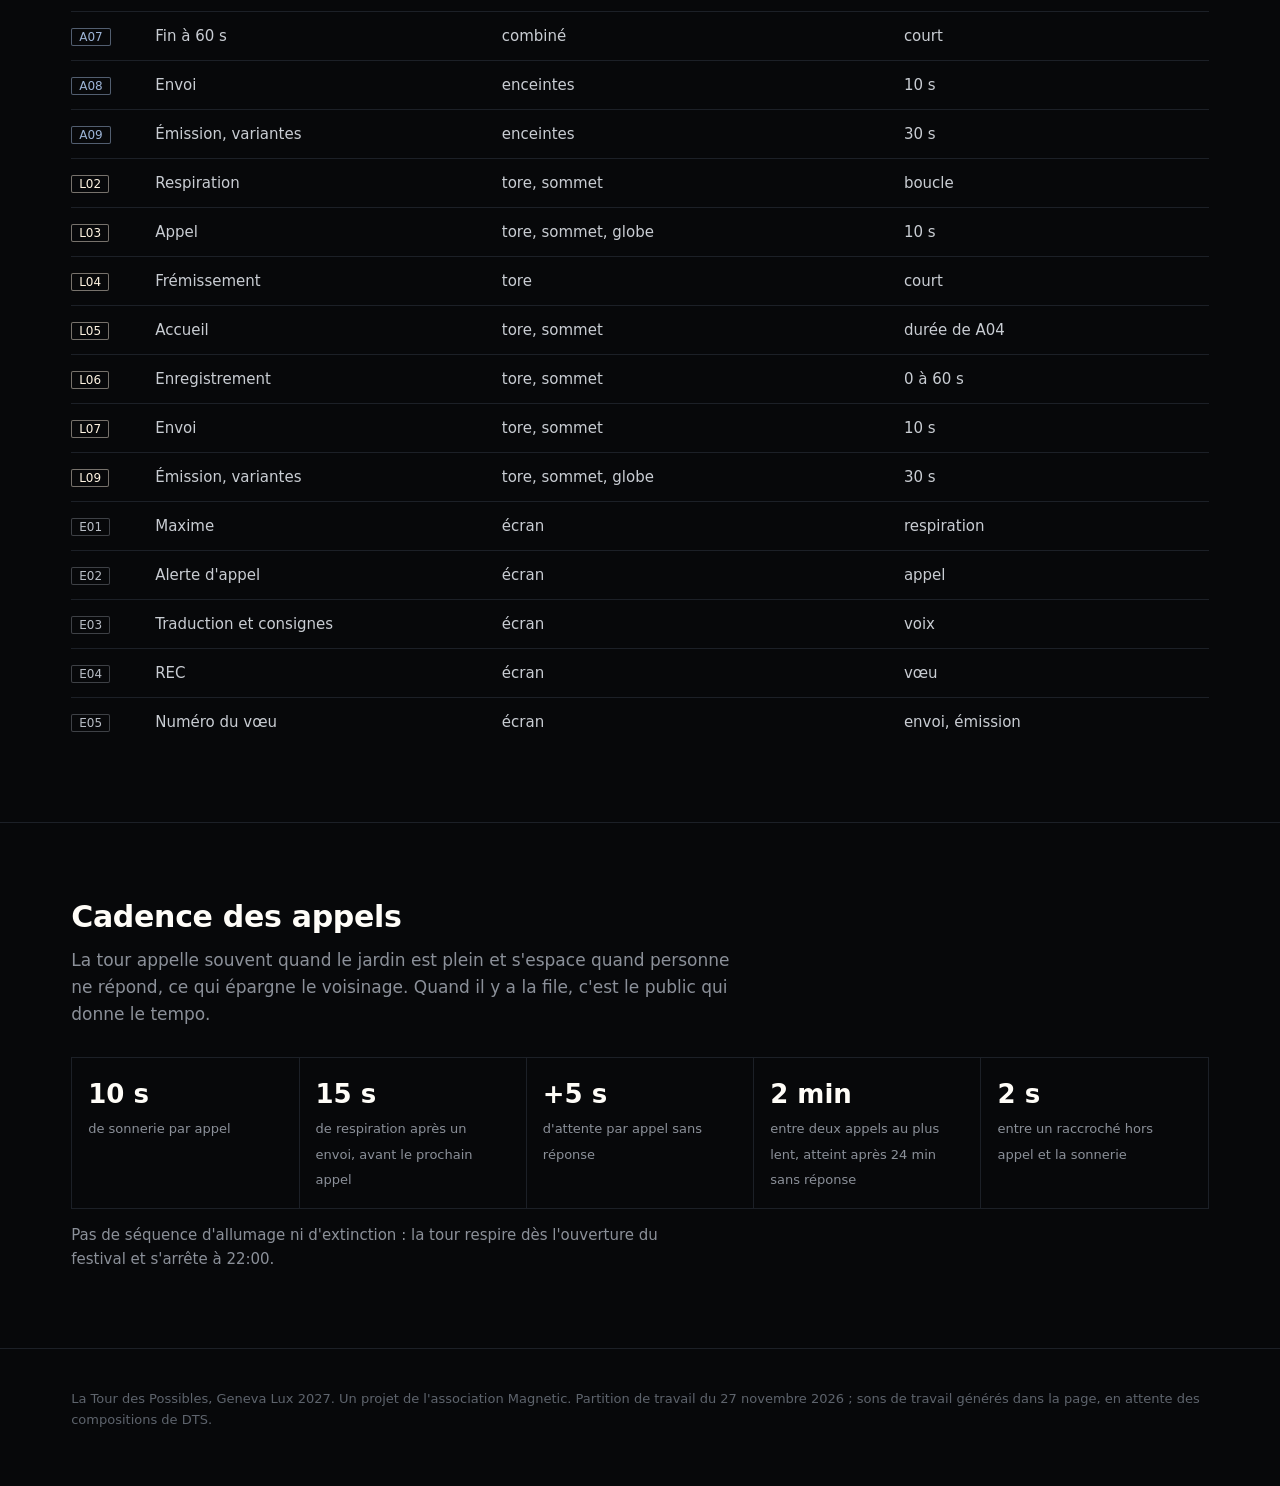
==== commit 61b31724: "Séquençage : tour à gauche, timeline à droite ; bourdonnement plasma à l'envoi Co-Authored-By: Claud" ====
--- a/sequencage/index.html
+++ b/sequencage/index.html
@@ -144,6 +144,28 @@
 @media(max-width:900px){.stage{grid-template-columns:minmax(0,1fr)}.fig{height:clamp(440px,70vh,640px)}.two{grid-template-columns:minmax(0,1fr)}.body{grid-template-columns:minmax(0,1fr)}.body>div:first-child{display:none}.body .fx{grid-column:auto}}
 @media(max-width:600px){.fig{height:clamp(380px,112vw,520px)}.tl{--lw:74px}.r .k{font-size:12px}.brand{display:none}.bar .w{gap:10px}details.st2 summary{grid-template-columns:28px minmax(0,1fr) 24px}.du{display:none}.ft td:nth-child(3),.ft th:nth-child(3){display:none}}
 @media(prefers-reduced-motion:reduce){.pl::before,.pl::after,.scr{transition:none}}
+
+/* layout tour 1/3, lecture 2/3 */
+.hero{padding:clamp(18px,2.4vw,30px) 0 clamp(24px,3vw,40px)}
+.hero h1{font-size:clamp(24px,2.6vw,34px)}
+.hero .lead{margin-top:8px;font-size:15px;max-width:none}
+.stage{grid-template-columns:minmax(0,1fr) minmax(0,2fr);margin-top:18px;gap:clamp(20px,2.6vw,40px)}
+.fig{height:clamp(420px,calc(100svh - 230px),780px)}
+.top{display:grid;grid-template-columns:minmax(0,1fr) 196px;gap:24px;align-items:start}
+.now h3{font-size:clamp(20px,1.9vw,26px);margin:4px 0 8px}
+.now p{min-height:0;font-size:14px}
+.gauge{margin:14px 0 6px}
+.dev{margin-top:0;width:196px;padding:9px;border-radius:12px}
+.scr{padding:8%;gap:6px}
+.scr .fr{font-size:12px}.scr .en{font-size:11px}.scr .bg{font-size:24px}
+.scr .recl{font-size:13px}.scr .cd{font-size:30px}
+.dev .sub{margin-top:6px;font-size:11px}
+.right .tl{margin-top:18px}
+.right .lg{font-size:12px;margin-top:10px}
+@media(max-width:900px){.stage{grid-template-columns:minmax(0,1fr)}.fig{height:clamp(420px,70vh,620px)}}
+@media(max-width:560px){.top{grid-template-columns:minmax(0,1fr)}.dev{width:min(100%,260px)}}
+.right .r{min-height:24px}.right .tr{height:22px}.right .bk{line-height:16px;font-size:10.5px;letter-spacing:-.01em}.right .g{margin-top:6px;padding-top:6px}.right .g .k{font-size:11px}.right .ax{height:16px}#ph{top:16px}
+.top{grid-template-columns:minmax(0,1fr) 164px}.dev{width:164px}.scr .bg{font-size:20px}.scr .fr{font-size:11px}.scr .en{font-size:10.5px}
 </style>
 </head>
 <body>
@@ -159,26 +181,23 @@
 
 <header class="hero"><div class="w">
 <h1>Partition son et lumière</h1>
-<p class="lead">La tour appelle, écoute un vœu et le renvoie aussitôt en lumière ; tous les dix vœux, l'envoi devient une séquence spéciale. Lancez la lecture ou déplacez-vous dans une séquence d'exemple de 3 min 40.</p>
+<p class="lead">Séquence d'exemple de 3 min 40. Codes : L lumière, A audio, E écran.</p>
 <div class="stage">
 <div>
 <div class="fig"><canvas id="tower" role="img" aria-label="La tour en élévation, ses zones lumineuses à l'instant choisi"></canvas></div>
 <div class="band"><canvas id="bandc" width="377" height="10"></canvas><div class="sub"><span>Bandeau du tore déroulé, 377 × 10 pixels</span></div></div>
 </div>
-<aside class="now" aria-live="polite">
+<div class="right">
+<div class="top">
+<div class="now" aria-live="polite">
 <div class="t" id="nt"></div>
 <h3 id="nn"></h3>
 <p id="np"></p>
 <div class="gauge" id="gauge"></div>
 <div class="sub" id="gt"></div>
+</div>
 <div class="dev"><div class="scr" id="scr"></div><div class="sub">Écran au-dessus du combiné</div></div>
-</aside>
-</div>
-</div></header>
-
-<section id="timeline"><div class="w">
-<h2>Timeline</h2>
-<p class="lead">Chaque bloc porte le code d'une séquence lumière (L), d'un fichier audio (A) ou d'un contenu d'écran (E). Cliquez sur la timeline pour vous y placer.</p>
+</div>
 <div class="tl" id="tl">
 <div class="r"><div></div><div class="ax" id="ax"></div></div>
 <div class="r"><div class="k">États</div><div class="tr" id="t_st"></div></div>
@@ -196,7 +215,10 @@
 <div id="ph"></div>
 </div>
 <div class="lg"><span><i style="background:rgba(255,244,226,.5)"></i>Séquence lumière, Structurals</span><span><i style="background:rgba(157,180,214,.6)"></i>Fichier audio, DTS</span><span><i style="background:repeating-linear-gradient(90deg,rgba(157,180,214,.5) 0 4px,transparent 4px 6px)"></i>Renfort de la sonnerie, si le poste ne s'entend pas assez</span><span><i style="background:rgba(139,144,153,.5)"></i>Écran</span><span><i style="background:repeating-linear-gradient(135deg,transparent 0 3px,rgba(157,180,214,.5) 3px 5px)"></i>Micro ouvert, enceintes silencieuses</span></div>
-</div></section>
+</div>
+</div>
+</div></header>
+
 
 <section id="principe"><div class="w">
 <h2>Le principe</h2>
@@ -387,7 +409,7 @@
 lane('t_to',RL,'l',ZONE.to);$('t_wa').innerHTML='<div class="bk l" data-t="0" data-w="220" style="left:1px;width:calc(100% - 2px);opacity:.55" title="Washs fixes, toute la tour">fixes, toute la tour</div>';lane('t_so',RL,'l',ZONE.so);lane('t_gl',RL,'l',ZONE.gl);lane('t_co',RC,'s');lane('t_en',RS,'s');lane('t_rf',RR,'s opt');lane('t_ec',RE,'e');
 $('t_st').innerHTML=MOM.map(m=>'<div class="bk st" data-t="'+m[0]+'" data-w="'+(m[1]-m[0])+'" style="left:'+pct(m[0])+';width:'+pct(m[1]-m[0])+'" title="'+esc(m[3])+'">'+esc(SHORT[m[2]])+'</div>').join('');
 $('ax').innerHTML=[0,30,60,90,120,150,180,210].map(t=>'<span style="left:'+pct(t)+'">'+fmt0(t)+'</span>').join('');
-function fitLabels(){const tw=$('t_to').clientWidth;document.querySelectorAll('.bk').forEach(b=>{const px=+b.dataset.w/T*tw;b.classList.toggle('nar',px<(b.classList.contains('st')?44:28))})}
+function fitLabels(){const tw=$('t_to').clientWidth;document.querySelectorAll('.bk').forEach(b=>{const px=+b.dataset.w/T*tw;b.classList.toggle('nar',px<(b.classList.contains('st')?44:22))})}
 /* states and files */
 const chip=code=>'<span class="chip '+(code[0]==='L'?'l':code[0]==='A'?'s':'e')+'">'+code+'</span>';
 $('states').innerHTML=STATES.map((s,i)=>'<details class="st2"'+(i===0?' open':'')+'><summary><span class="num">'+String(i+1).padStart(2,'0')+'</span><span class="sn">'+esc(s[0])+'<span>'+esc(s[1])+'</span></span><span class="du">'+esc(s[2])+'</span><span class="pl"></span></summary><div class="body"><div></div><div><h4>Ce que vit le visiteur</h4><p>'+esc(s[4])+'</p></div><div><h4>Lumière</h4><p>'+esc(s[5])+'</p></div><div><h4>Son et écran</h4><p>'+esc(s[6])+'</p></div><div class="fx">'+s[7].map(chip).join('')+'<button class="go" type="button" data-t="'+s[3]+'">Voir dans la séquence</button></div></div></details>').join('');
@@ -409,7 +431,7 @@
  const lfo=osc('square',24),lg=AC.createGain();lg.gain.value=.5;lfo.connect(lg);lg.connect(tr.gain);const off=AC.createConstantSource?AC.createConstantSource():null;if(off){off.offset.value=.5;off.connect(tr.gain);off.start()}
  N.ring=vo(tr,'bandpass',1500,1.2);
  N.busy=vo(osc('sine',425));
- N.ro=osc('sawtooth',70);N.rise=vo(N.ro,'lowpass',1300);
+ N.ro=osc('sawtooth',55);N.ro2=osc('square',110.6);const bzm=AC.createGain();bzm.gain.value=.5;N.ro2.connect(bzm);const bzs=AC.createGain();N.ro.connect(bzs);bzm.connect(bzs);N.rise=vo(bzs,'lowpass',900,3);
  N.ch=[110,165,220,330].map(f=>vo(osc('triangle',f)));
  N.out=out;N.nb=nb;
 }
@@ -424,7 +446,7 @@
  set(N.breath,enc==='A01'?(k==='voix'||k==='appel'?.05:.08)+.14*breath(t):0);
  set(N.ring,rc&&rc[2]==='A02'?.07*ring(u):0);
  set(N.busy,rc&&rc[2]==='A03'?(u%1<.5?.06:0):0);
- if(k==='envoi'){set(N.rise,u<3.3?.04+.05*u/3:0);N.ro.frequency.setTargetAtTime(70*Math.pow(10,cl(u/3.3)),now,.05)}else set(N.rise,0);
+ if(k==='envoi'){const pl=.5+.5*Math.sin(2*Math.PI*(2+u*2.4)*u),v=u<3.35?(.03+.08*u/3.35)*(.35+.65*pl):.11*Math.exp(-(u-3.35)*.75)*(.6+.4*Math.sin(2*Math.PI*7*u));set(N.rise,v);const f=55+18*cl(u/3.35);N.ro.frequency.setTargetAtTime(f,now,.08);N.ro2.frequency.setTargetAtTime(f*2.01,now,.08)}else set(N.rise,0);
  N.ch.forEach((gg,i)=>set(gg,k==='emis'&&u<23?(.02+.05*cl((u-1)/22))*(i<3?1:cl((u-12)/10)):k==='emis'&&u<30?.05*Math.exp(-(u-23)*.6)*(i===0?1:.5):0));
 }
 /* state + loop */
@@ -438,7 +460,7 @@
  ph.style.left='calc(var(--lw) + (100% - var(--lw)) * '+(t/T)+')';
  document.querySelectorAll('.bk.st').forEach(b=>b.classList.toggle('on',+b.dataset.t===S.m[0]));
  audio(t,S,playing&&sound);
- if(playing&&sound){[[56,'bip'],[111,'bip'],[85,'imp'],[195,'tir']].forEach(([x,kd])=>{if(prevT<x&&t>=x)shot(kd)});if(sp===1&&[48,103].some(x=>prevT<x&&t>=x))speak()}
+ if(playing&&sound){[[56,'bip'],[111,'bip'],[195,'tir']].forEach(([x,kd])=>{if(prevT<x&&t>=x)shot(kd)});if(sp===1&&[48,103].some(x=>prevT<x&&t>=x))speak()}
  prevT=t;
 }
 function loop(ts){if(!playing)return;const dt=Math.min(.1,(ts-last)/1000)*sp;last=ts;t+=dt;if(t>=T){t=T-.05;setPlay(false);return}render();requestAnimationFrame(loop)}
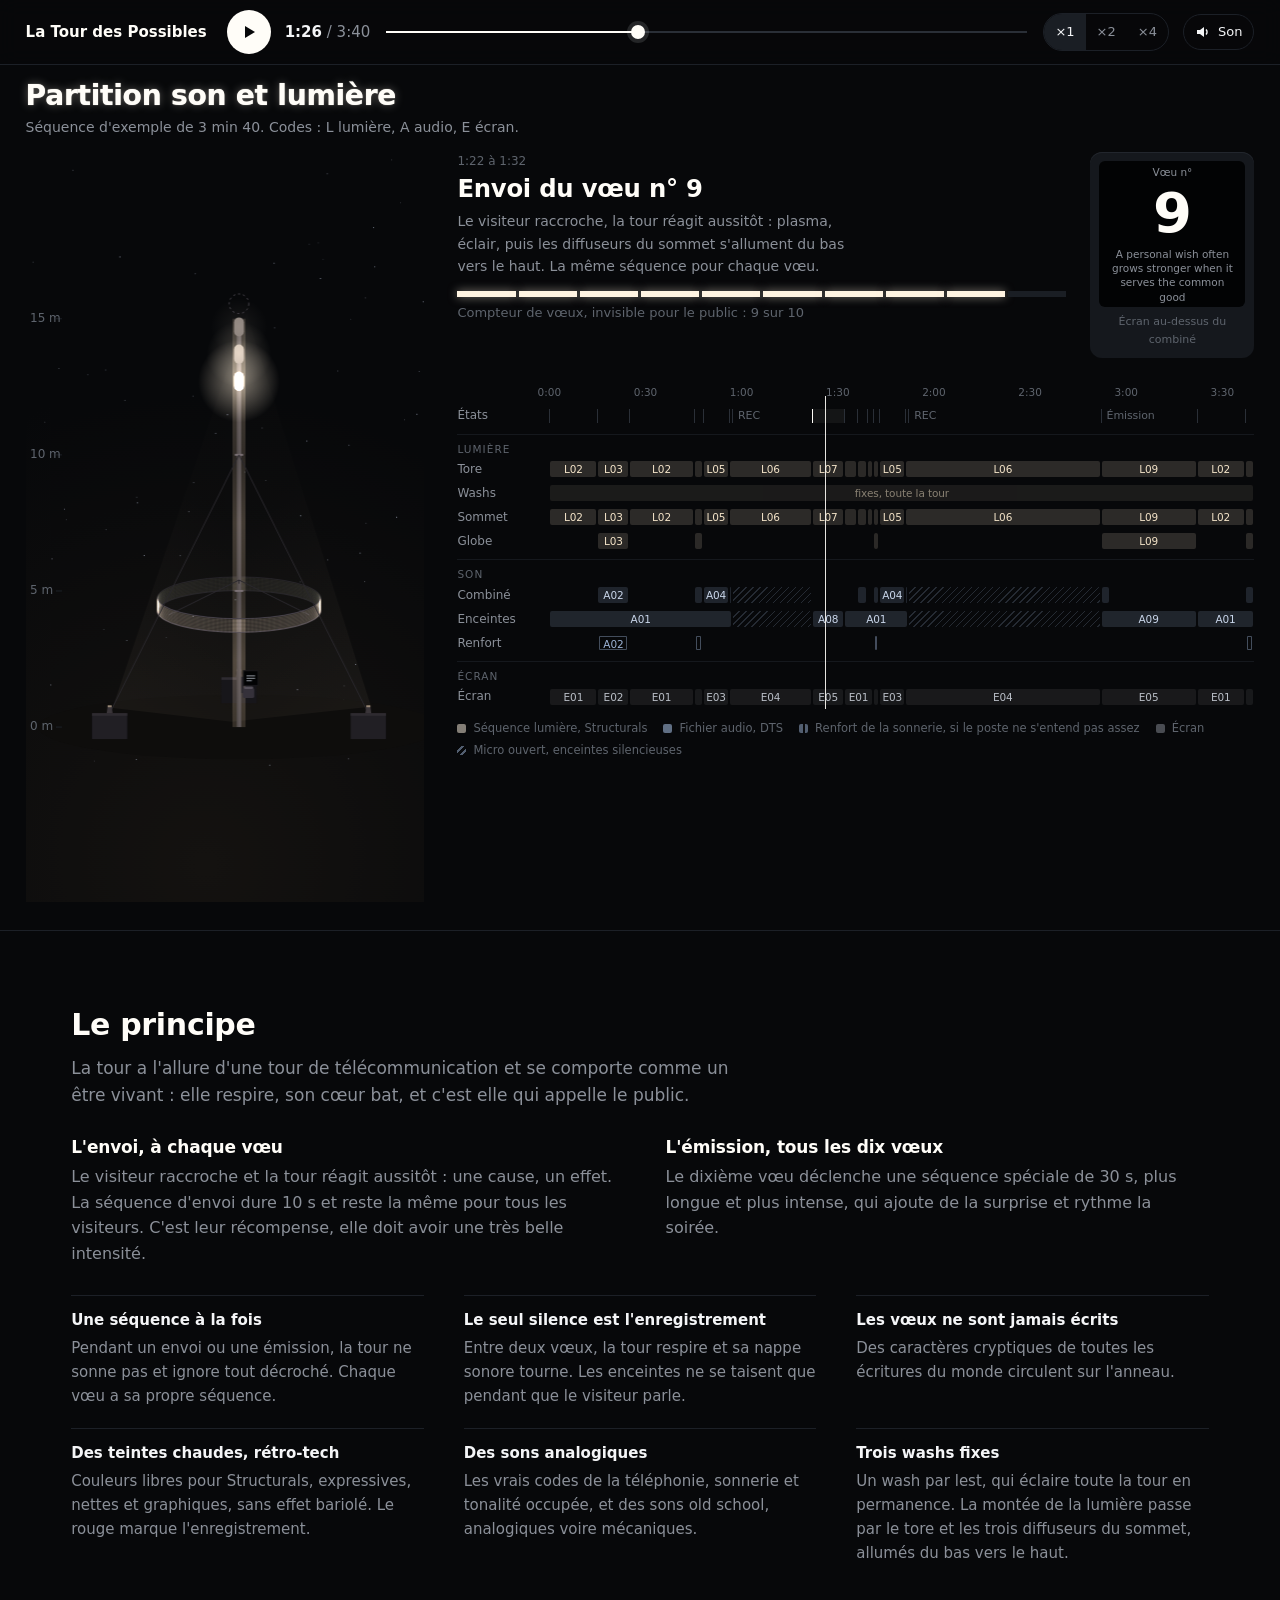
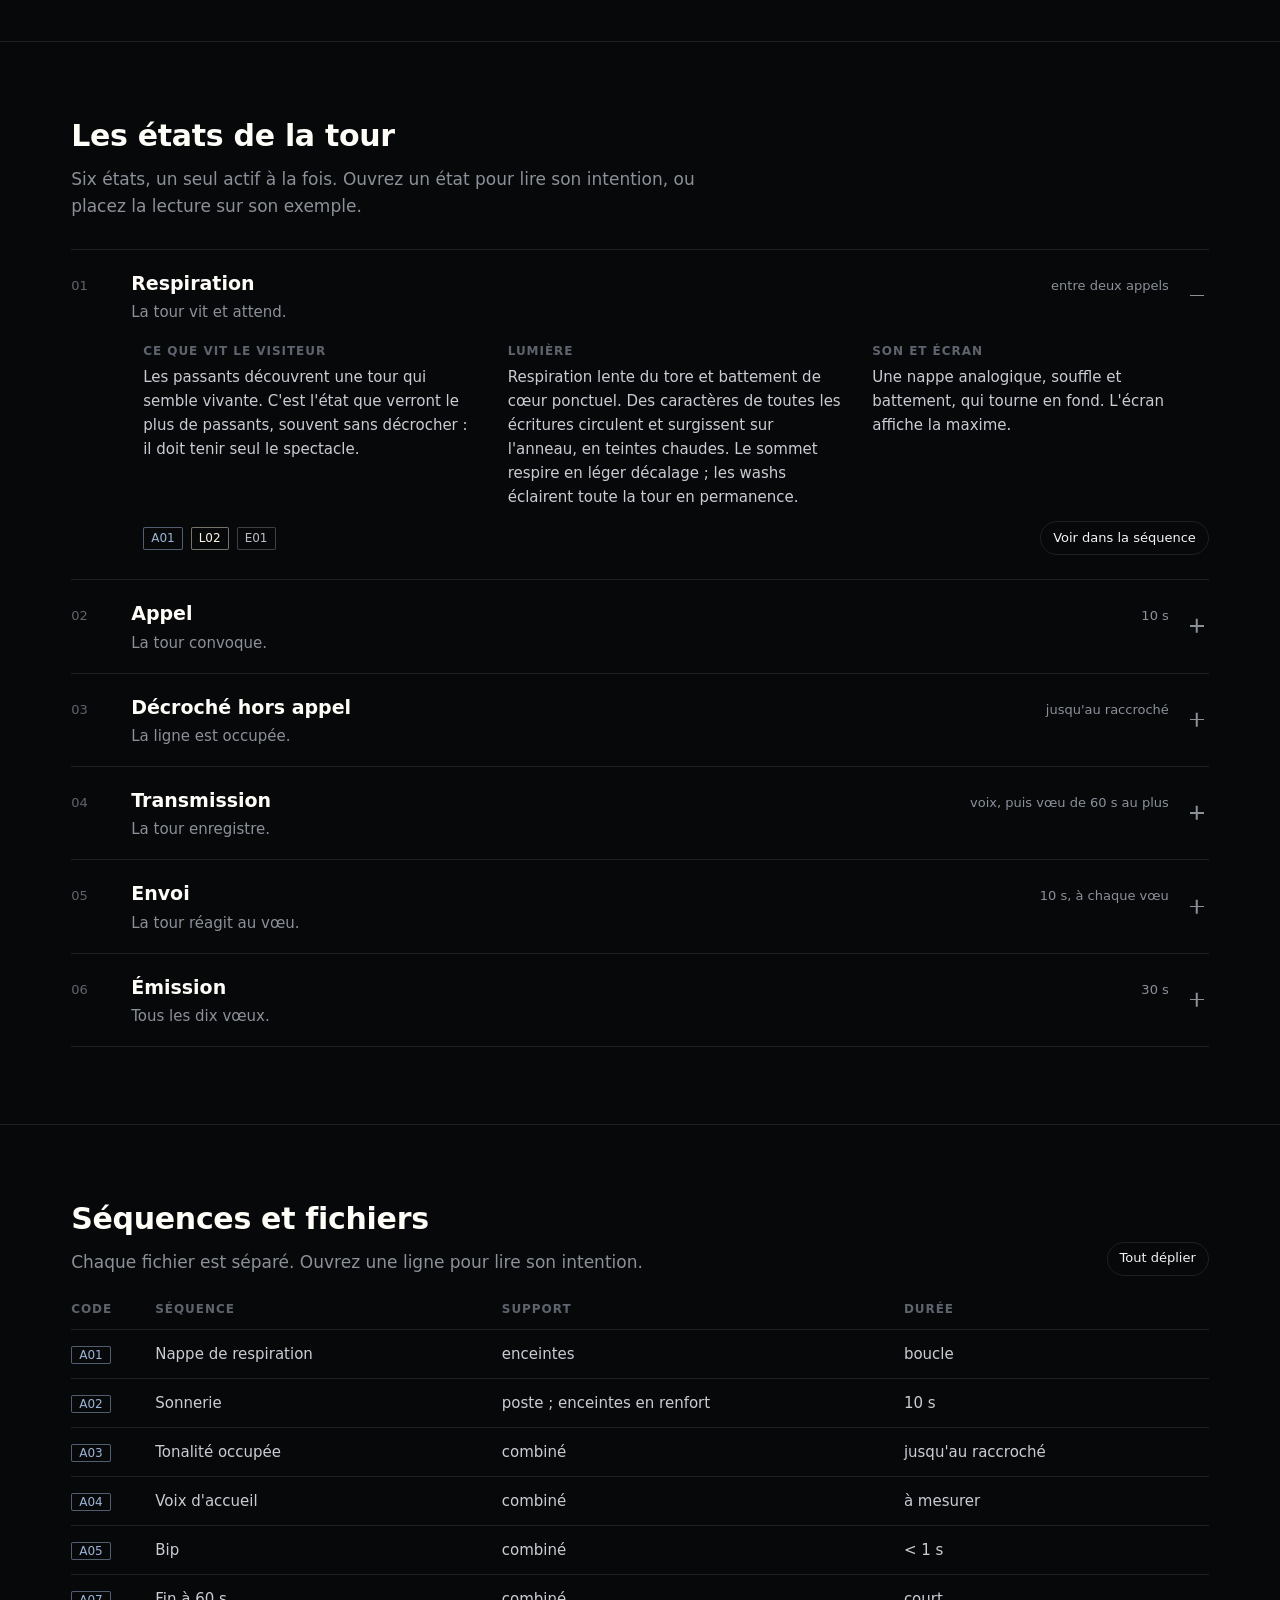
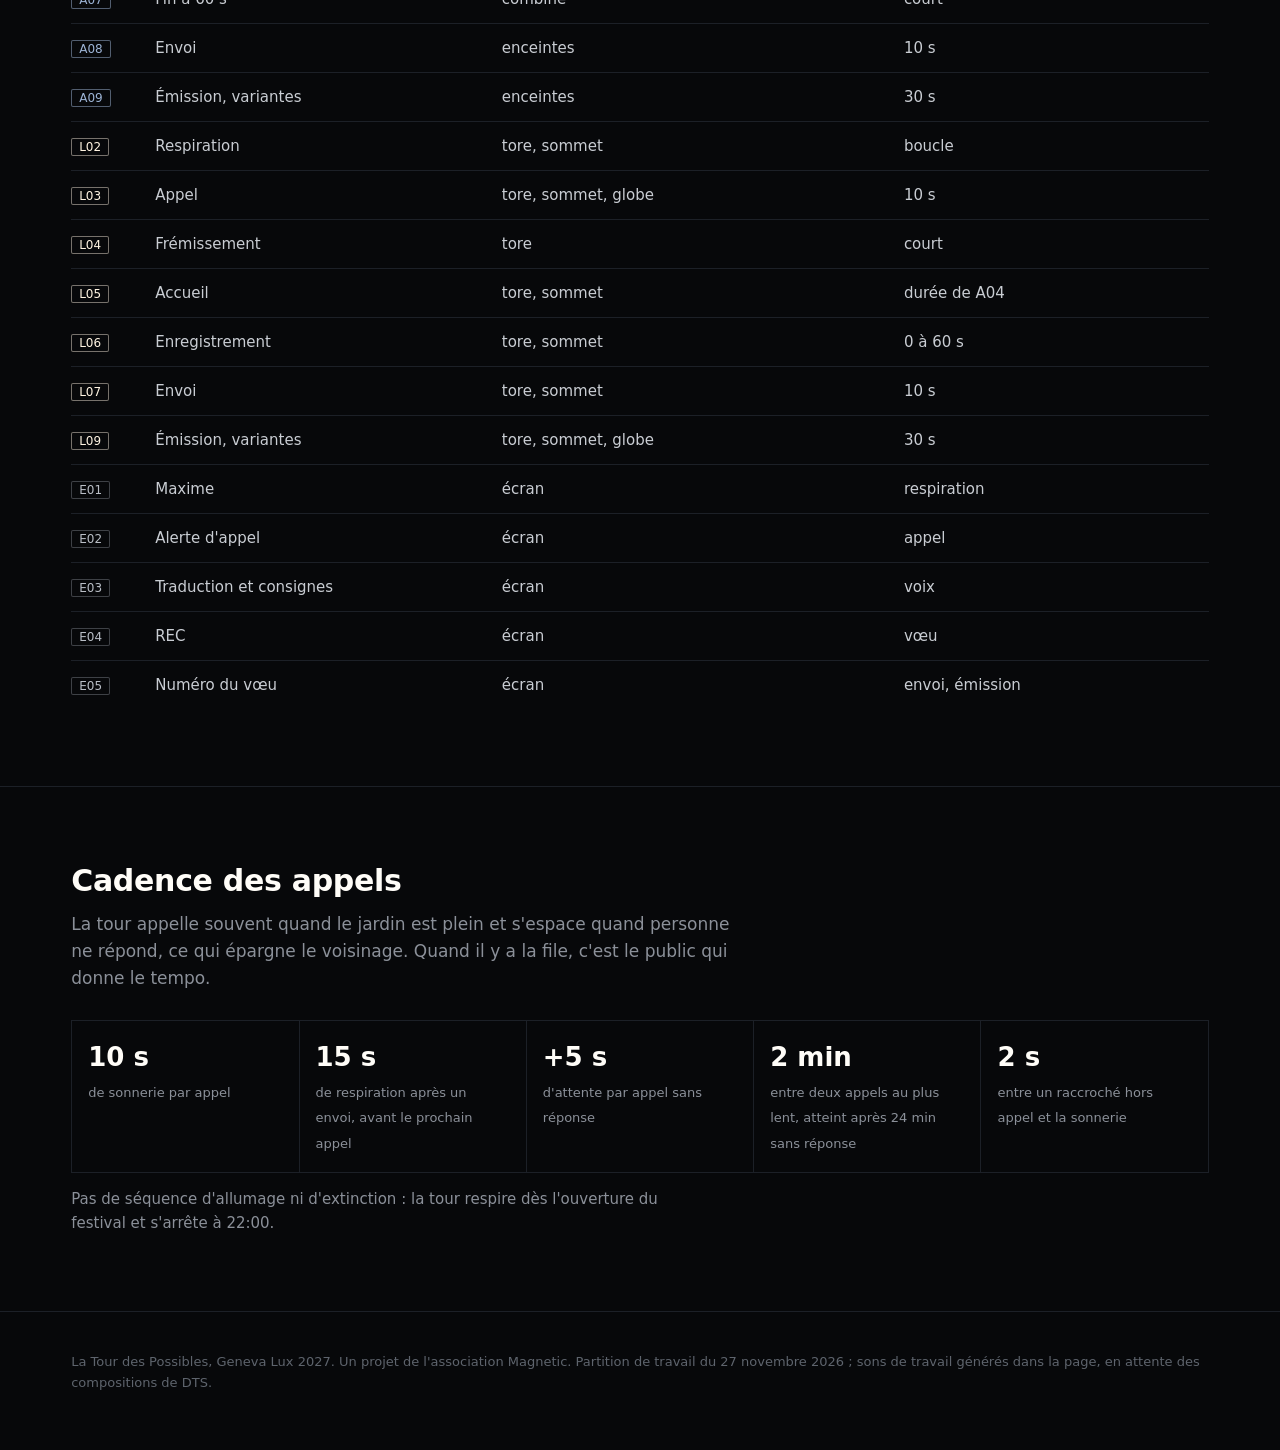
==== commit c7f45b9c: "Séquençage : pleine largeur, tour centrée, timeline nettoyée Co-Authored-By: Claude Opus 5.5 <norepl" ====
--- a/sequencage/index.html
+++ b/sequencage/index.html
@@ -88,7 +88,7 @@
 .bk.mic{background:repeating-linear-gradient(135deg,transparent 0 4px,rgba(157,180,214,.22) 4px 6px);box-shadow:inset 0 0 0 1px rgba(157,180,214,.35)}
 .bk.st{background:transparent;color:var(--mute);text-align:left;padding-left:6px;border-left:1px solid #3A3F47;border-radius:0;font-size:12px}
 .bk.st.on{color:#FFFDF8;border-left-color:#FFFDF8}
-.bk.nar{color:transparent}
+.bk.nar{color:transparent!important}
 .ax{position:relative;height:18px;font-size:11px;color:var(--dim);font-variant-numeric:tabular-nums}
 .ax span{position:absolute;transform:translateX(-50%)}
 #ph{position:absolute;top:18px;bottom:0;width:1px;background:#FFFDF8;pointer-events:none;box-shadow:0 0 8px rgba(255,253,248,.6)}
@@ -166,10 +166,37 @@
 @media(max-width:560px){.top{grid-template-columns:minmax(0,1fr)}.dev{width:min(100%,260px)}}
 .right .r{min-height:24px}.right .tr{height:22px}.right .bk{line-height:16px;font-size:10.5px;letter-spacing:-.01em}.right .g{margin-top:6px;padding-top:6px}.right .g .k{font-size:11px}.right .ax{height:16px}#ph{top:16px}
 .top{grid-template-columns:minmax(0,1fr) 164px}.dev{width:164px}.scr .bg{font-size:20px}.scr .fr{font-size:11px}.scr .en{font-size:10.5px}
+
+/* nettoyage */
+.wide{max-width:none;padding-left:clamp(16px,2vw,32px);padding-right:clamp(16px,2vw,32px)}
+.hero{padding:16px 0 28px}
+.hero h1{font-size:clamp(22px,2.2vw,30px);text-shadow:0 0 1px rgba(255,250,240,.8),0 0 10px rgba(255,246,232,.35)}
+.hero .lead{font-size:14px;margin-top:4px}
+.stage{margin-top:14px;align-items:start}
+.fig{height:calc(100svh - 150px);min-height:440px;max-height:900px}
+.now .t{font-size:12px}
+.right .tl{--lw:92px;margin-top:22px}
+.right .r .k{font-size:12px}
+.right .g{border-top-color:#15181D}
+.right .g .k{font-size:10.5px;letter-spacing:.1em}
+.right .ax{font-size:10.5px}
+.bk{top:3px;bottom:3px;border-radius:2px}
+.bk.l{background:rgba(255,236,205,.15);box-shadow:none;color:#F3E3C8}
+.bk.s{background:rgba(157,180,214,.17);box-shadow:none;color:#C9D6EA}
+.bk.e{background:rgba(255,255,255,.07);box-shadow:none;color:#B9BEC6}
+.bk.mic{background:repeating-linear-gradient(135deg,transparent 0 4px,rgba(157,180,214,.2) 4px 5px);box-shadow:none}
+.bk.opt{background:none;background-image:none;box-shadow:inset 0 0 0 1px rgba(157,180,214,.4);color:var(--son)}
+.bk.st{top:4px;bottom:4px;border-left:1px solid #2A2F37;color:var(--dim);font-size:11px;padding-left:5px;line-height:14px}
+.bk.st.on{color:#FFFDF8;border-left-color:#FFFDF8;background:rgba(255,255,255,.05)}
+#ph{width:1px;background:rgba(255,253,248,.9);box-shadow:none}
+.right .lg{gap:4px 16px;font-size:11.5px;color:var(--dim)}
+.right .lg i{width:9px;height:9px}
+.dev{box-shadow:inset 0 1px 0 #22262D}
+@media(max-width:900px){.fig{height:clamp(420px,70vh,620px)}}
 </style>
 </head>
 <body>
-<div class="bar"><div class="w">
+<div class="bar"><div class="w wide">
 <span class="brand">La Tour des Possibles</span>
 <button class="pb" id="play" type="button" aria-label="Lecture"><svg id="pi" viewBox="0 0 16 16"><path d="M4 2l10 6-10 6z" fill="currentColor"/></svg></button>
 <span class="tc" id="tc"><b>0:00</b> / 3:40</span>
@@ -179,13 +206,13 @@
 </div></div>
 
 
-<header class="hero"><div class="w">
+<header class="hero"><div class="w wide">
 <h1>Partition son et lumière</h1>
 <p class="lead">Séquence d'exemple de 3 min 40. Codes : L lumière, A audio, E écran.</p>
 <div class="stage">
 <div>
 <div class="fig"><canvas id="tower" role="img" aria-label="La tour en élévation, ses zones lumineuses à l'instant choisi"></canvas></div>
-<div class="band"><canvas id="bandc" width="377" height="10"></canvas><div class="sub"><span>Bandeau du tore déroulé, 377 × 10 pixels</span></div></div>
+<canvas id="bandc" width="377" height="10" hidden></canvas>
 </div>
 <div class="right">
 <div class="top">
@@ -357,7 +384,7 @@
  c.setTransform(DPR,0,0,DPR,0,0);const w=TW,h=TH;c.clearRect(0,0,w,h);
  const sky=c.createRadialGradient(w*.45,h*.95,10,w*.45,h*.9,Math.max(w,h)*.6);sky.addColorStop(0,'#141210');sky.addColorStop(1,'#07080A');c.fillStyle=sky;c.fillRect(0,0,w,h);
  for(let i=0;i<70;i++){const x=h2(i,3)*w,y=h2(i,9)*h*.85,a=.15+.45*h2(i,5);c.fillStyle='rgba(220,230,255,'+a+')';c.fillRect(x,y,1,1)}
- const narrow=w<520,gy=h-38,s=Math.min((gy-22)/16.6,(w-(narrow?30:230))/14.4),cx=narrow?w/2:Math.max(w*.42,6.8*s+40);
+ const narrow=true,s=Math.min((h-40)/17.2,(w-56)/12.6),gy=h/2+17.1*s/2-1.2*s,cx=w/2+14;
  const Y=m=>gy-m*s,ryK=.16;
  c.fillStyle='#0E0D0C';c.beginPath();c.ellipse(cx,gy,7.4*s,7.4*s*ryK,0,0,7);c.fill();
  const L=[30,150,270].map(a=>{const r=a*Math.PI/180;return{x:cx+5.5*s*Math.cos(r),y:gy+5.5*s*ryK*Math.sin(r),back:a===270,wash:true}});
@@ -391,7 +418,7 @@
  if(!S.off){c.fillStyle='#55505A';c.beginPath();c.roundRect(ex+.1*s,py-.24*s,.34*s,.09*s,.04*s);c.fill()}
  if(S.off){const fx=ex+1.05*s,fb=gy;c.fillStyle='#2F2C33';c.beginPath();c.roundRect(fx-.17*s,fb-1.5*s,.34*s,.75*s,.1*s);c.fill();c.fillRect(fx-.12*s,fb-.78*s,.1*s,.78*s);c.fillRect(fx+.02*s,fb-.78*s,.1*s,.78*s);c.beginPath();c.arc(fx,fb-1.66*s,.14*s,0,7);c.fill();c.strokeStyle='#2F2C33';c.lineWidth=Math.max(2,.06*s);c.beginPath();c.moveTo(fx-.12*s,fb-1.35*s);c.lineTo(fx-.16*s,fb-1.64*s);c.stroke()}
  c.font='12px system-ui,-apple-system,sans-serif';c.textBaseline='middle';
- const sx=narrow?10:Math.max(10,cx-7*s-30);c.fillStyle='#5E646D';c.strokeStyle='#1C2027';[0,5,10,15].forEach(m=>{c.beginPath();c.moveTo(sx+26,Y(m));c.lineTo(sx+32,Y(m));c.stroke();c.textAlign='left';c.fillText(m+' m',sx,Y(m))});
+ const sx=4;c.fillStyle='#5E646D';c.strokeStyle='#1C2027';[0,5,10,15].forEach(m=>{c.beginPath();c.moveTo(sx+26,Y(m));c.lineTo(sx+32,Y(m));c.stroke();c.textAlign='left';c.fillText(m+' m',sx,Y(m))});
  if(!narrow){const lx=cx+3.4*s+28;const lab=(txt,ty,ax,ay,on)=>{c.strokeStyle='#29272C';c.beginPath();c.moveTo(ax,ay);c.lineTo(lx-8,ty);c.stroke();c.fillStyle=on?'#F4F5F7':'#8B9099';c.textAlign='left';c.fillText(txt,lx,ty)};
   lab('Globe, option',Y(15.6),cx+gr0+2,gyy,S.gl>.05);lab('Sommet, 3 diffuseurs',Y(13.7),cx+6,Y(13.7),Math.max(...S.so)>.4);lab('Mât éclairé par les washs',Y(9),cx+mast*1.5,Y(9),true);lab('Tore, matrice 10 px',Y(hR),cx+rx,yc,true);lab('Écran et téléphone',Y(1.7),ex+sq+.2*s,sy+sq/2,S.off||sc==='E02');lab('3 lests, un wash chacun',Y(.2),WL.x+.65*s,WL.y-.6*s,false)}
 }
@@ -409,7 +436,7 @@
 lane('t_to',RL,'l',ZONE.to);$('t_wa').innerHTML='<div class="bk l" data-t="0" data-w="220" style="left:1px;width:calc(100% - 2px);opacity:.55" title="Washs fixes, toute la tour">fixes, toute la tour</div>';lane('t_so',RL,'l',ZONE.so);lane('t_gl',RL,'l',ZONE.gl);lane('t_co',RC,'s');lane('t_en',RS,'s');lane('t_rf',RR,'s opt');lane('t_ec',RE,'e');
 $('t_st').innerHTML=MOM.map(m=>'<div class="bk st" data-t="'+m[0]+'" data-w="'+(m[1]-m[0])+'" style="left:'+pct(m[0])+';width:'+pct(m[1]-m[0])+'" title="'+esc(m[3])+'">'+esc(SHORT[m[2]])+'</div>').join('');
 $('ax').innerHTML=[0,30,60,90,120,150,180,210].map(t=>'<span style="left:'+pct(t)+'">'+fmt0(t)+'</span>').join('');
-function fitLabels(){const tw=$('t_to').clientWidth;document.querySelectorAll('.bk').forEach(b=>{const px=+b.dataset.w/T*tw;b.classList.toggle('nar',px<(b.classList.contains('st')?44:22))})}
+function fitLabels(){const tw=$('t_to').clientWidth;document.querySelectorAll('.bk').forEach(b=>{const px=+b.dataset.w/T*tw-2,need=b.textContent.length*(b.classList.contains('st')?6.2:6.1)+(b.classList.contains('st')?8:4);b.classList.toggle('nar',px<need)})}
 /* states and files */
 const chip=code=>'<span class="chip '+(code[0]==='L'?'l':code[0]==='A'?'s':'e')+'">'+code+'</span>';
 $('states').innerHTML=STATES.map((s,i)=>'<details class="st2"'+(i===0?' open':'')+'><summary><span class="num">'+String(i+1).padStart(2,'0')+'</span><span class="sn">'+esc(s[0])+'<span>'+esc(s[1])+'</span></span><span class="du">'+esc(s[2])+'</span><span class="pl"></span></summary><div class="body"><div></div><div><h4>Ce que vit le visiteur</h4><p>'+esc(s[4])+'</p></div><div><h4>Lumière</h4><p>'+esc(s[5])+'</p></div><div><h4>Son et écran</h4><p>'+esc(s[6])+'</p></div><div class="fx">'+s[7].map(chip).join('')+'<button class="go" type="button" data-t="'+s[3]+'">Voir dans la séquence</button></div></div></details>').join('');
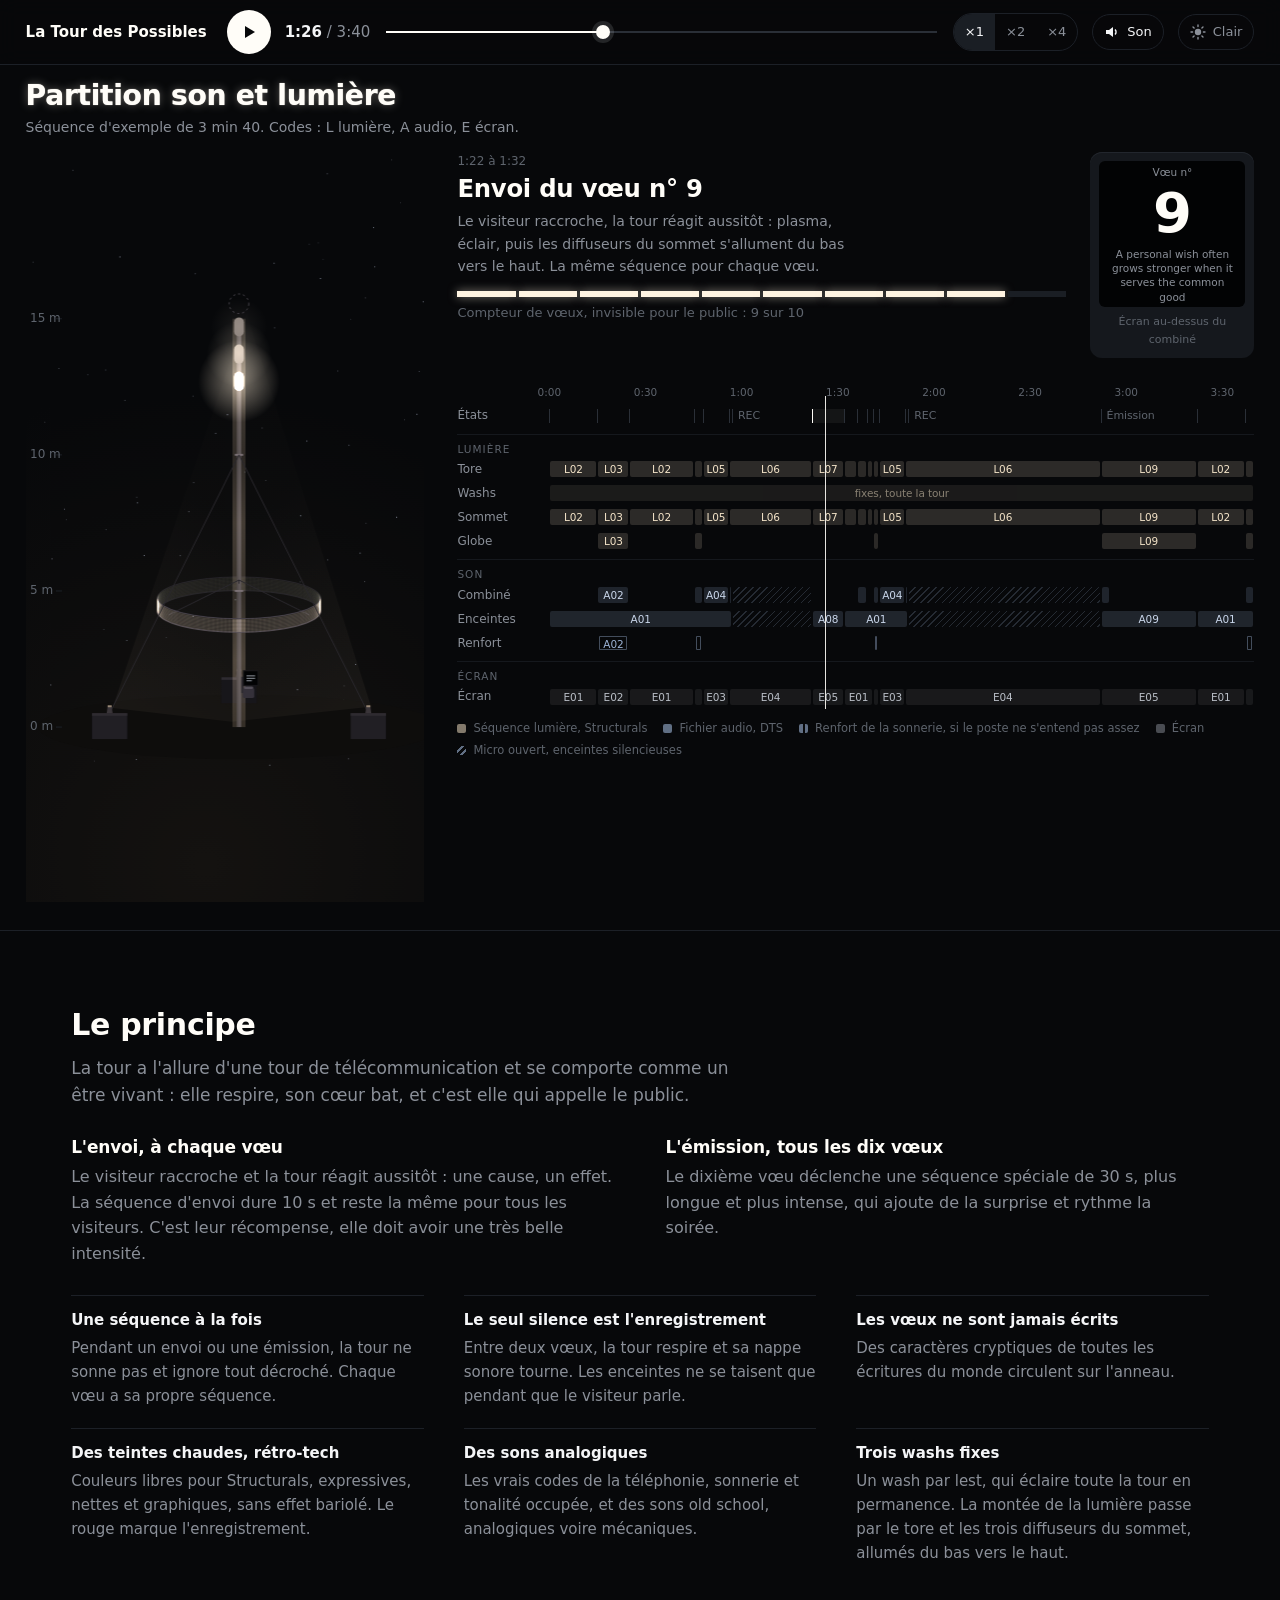
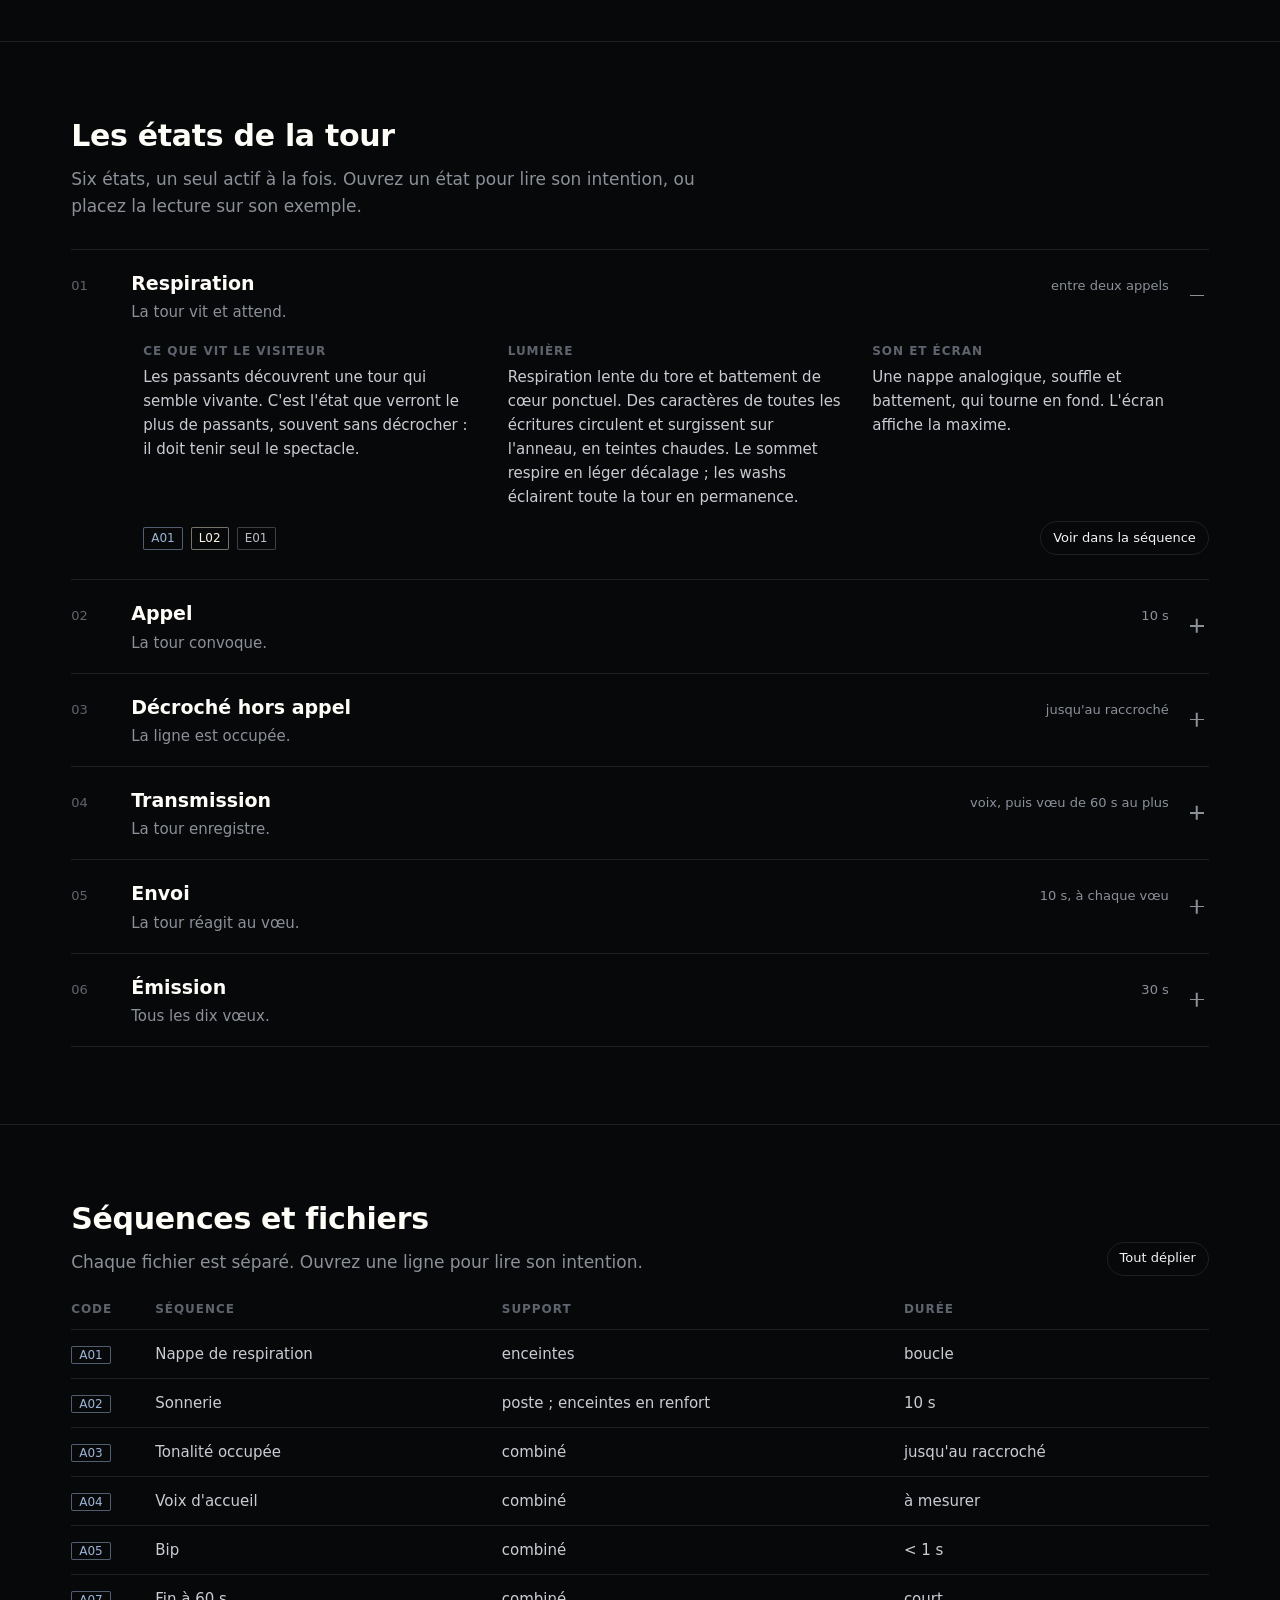
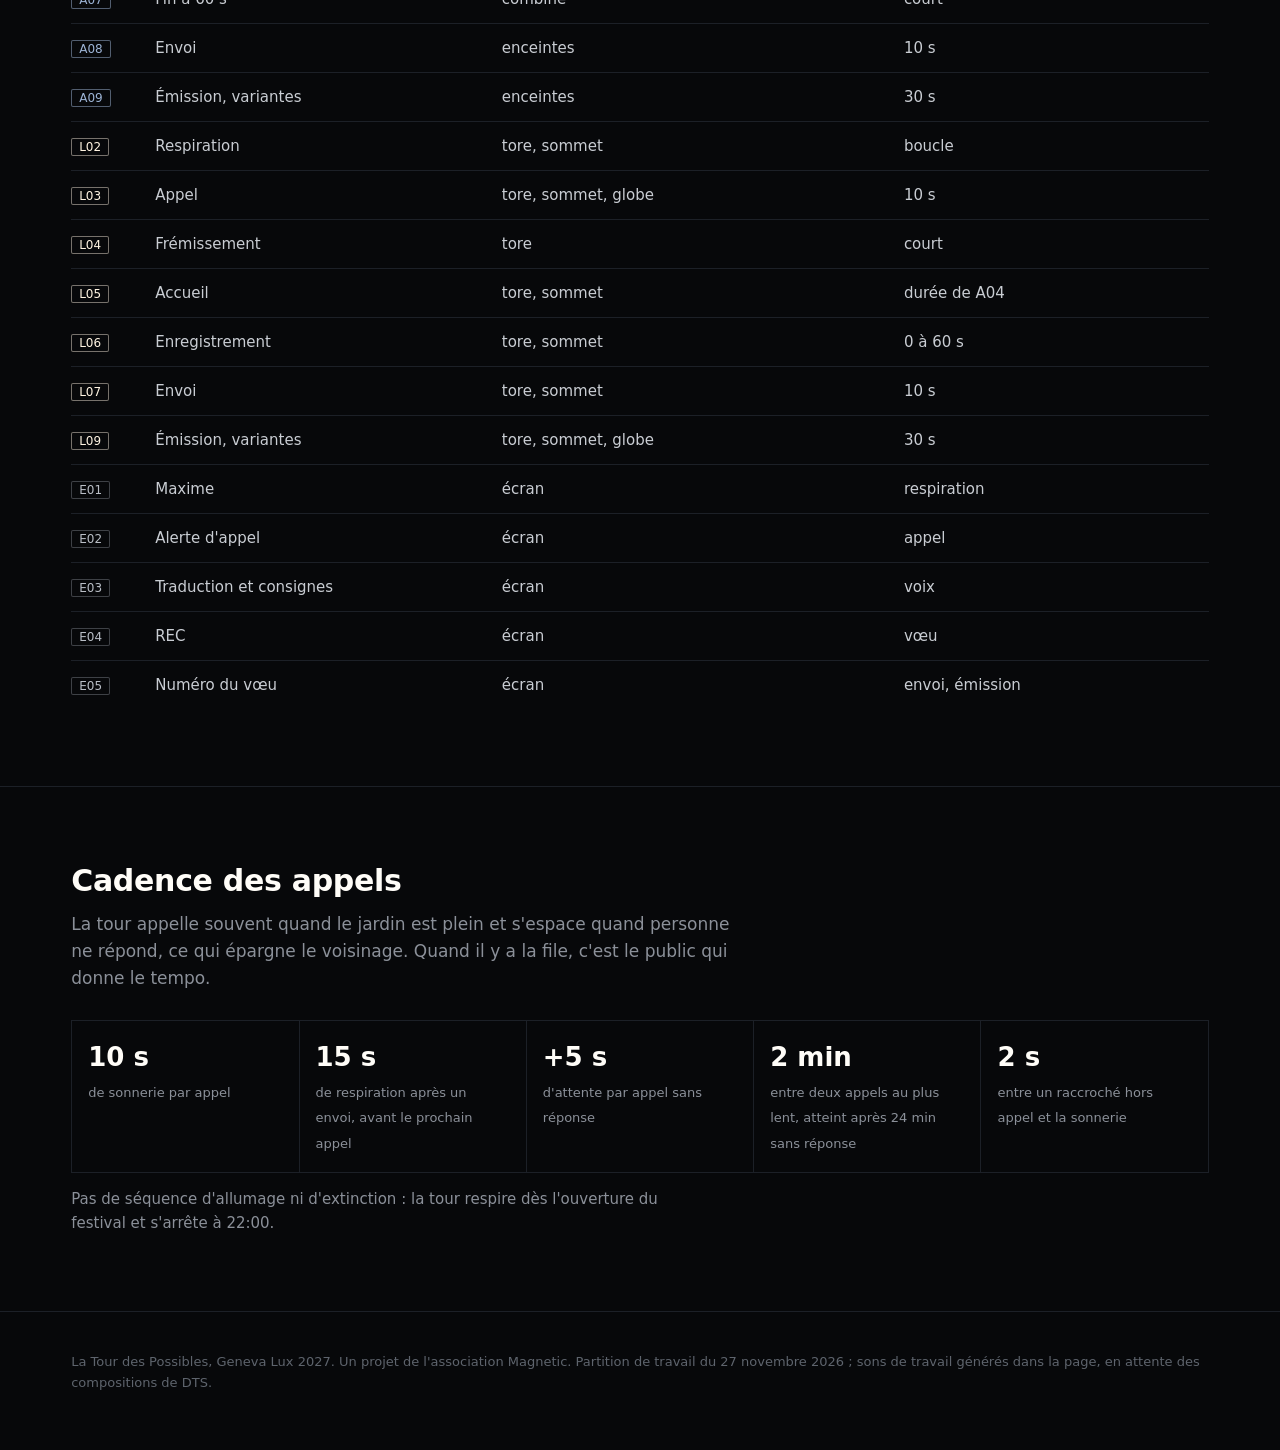
==== commit 47378677: "Séquençage : mode clair et sombre Co-Authored-By: Claude Opus 5.5 <noreply@anthropic.com> Claude-Ses" ====
--- a/sequencage/index.html
+++ b/sequencage/index.html
@@ -4,7 +4,7 @@
 <meta charset="utf-8">
 <meta name="viewport" content="width=device-width, initial-scale=1">
 <meta name="robots" content="noindex">
-<meta name="color-scheme" content="dark">
+<meta name="color-scheme" content="dark light">
 <meta name="theme-color" content="#07080A">
 <title>Partition de la tour</title>
 <style>
@@ -193,6 +193,34 @@
 .right .lg i{width:9px;height:9px}
 .dev{box-shadow:inset 0 1px 0 #22262D}
 @media(max-width:900px){.fig{height:clamp(420px,70vh,620px)}}
+
+/* mode clair : la tour et l'écran restent de nuit */
+:root[data-theme=light]{color-scheme:light;--bg:#FAFAF8;--s1:#F1F1EE;--line:#E2E3E5;--ink:#15171B;--mute:#4F555D;--dim:#80868E;--lum:#8A5A12;--son:#2D5592;--scr:#5A6068}
+:root[data-theme=light] h1,:root[data-theme=light] h2,:root[data-theme=light] .brand,:root[data-theme=light] .now h3,:root[data-theme=light] .two h3,:root[data-theme=light] .sn,:root[data-theme=light] .cad b{color:#0F1114;text-shadow:none}
+:root[data-theme=light] .bar{background:rgba(250,250,248,.9)}
+:root[data-theme=light] .pb{background:#15171B;color:#FAFAF8}
+:root[data-theme=light] input[type=range]::-webkit-slider-runnable-track{background:linear-gradient(90deg,#15171B var(--p,0%),#D6D8DB var(--p,0%))}
+:root[data-theme=light] input[type=range]::-moz-range-track{background:#D6D8DB}:root[data-theme=light] input[type=range]::-moz-range-progress{background:#15171B}
+:root[data-theme=light] input[type=range]::-webkit-slider-thumb{background:#15171B;box-shadow:0 0 0 4px rgba(21,23,27,.1)}:root[data-theme=light] input[type=range]::-moz-range-thumb{background:#15171B}
+:root[data-theme=light] .seg button.on{background:#E9EAEC}
+:root[data-theme=light] button:focus-visible,:root[data-theme=light] input:focus-visible,:root[data-theme=light] summary:focus-visible{outline-color:#15171B}
+:root[data-theme=light] .fig{background:#07080A;border-radius:6px;overflow:hidden}
+:root[data-theme=light] .gauge i{background:#E2E3E5}:root[data-theme=light] .gauge i.f{background:#C9872A;box-shadow:none}
+:root[data-theme=light] .dev{box-shadow:0 10px 30px rgba(0,0,0,.18)}
+:root[data-theme=light] .right .g{border-top-color:#ECEDEF}
+:root[data-theme=light] .bk.l{background:rgba(201,135,42,.17);color:#6E470E}
+:root[data-theme=light] .bk.s{background:rgba(45,85,146,.13);color:#24477E}
+:root[data-theme=light] .bk.e{background:rgba(0,0,0,.06);color:#4A4F57}
+:root[data-theme=light] .bk.mic{background:repeating-linear-gradient(135deg,transparent 0 4px,rgba(45,85,146,.18) 4px 5px)}
+:root[data-theme=light] .bk.opt{box-shadow:inset 0 0 0 1px rgba(45,85,146,.45);color:#24477E}
+:root[data-theme=light] .bk.st{border-left-color:#D6D8DB;color:var(--dim)}:root[data-theme=light] .bk.st.on{color:#0F1114;border-left-color:#0F1114;background:rgba(0,0,0,.04)}
+:root[data-theme=light] #ph{background:#15171B}
+:root[data-theme=light] .body p,:root[data-theme=light] .ft td{color:#30343A}:root[data-theme=light] .ft tr.h:hover td{color:#0F1114}
+:root[data-theme=light] .chip.l{color:#6E470E;box-shadow:inset 0 0 0 1px rgba(138,90,18,.45)}:root[data-theme=light] .chip.s{color:#24477E;box-shadow:inset 0 0 0 1px rgba(45,85,146,.45)}:root[data-theme=light] .chip.e{color:#4A4F57;box-shadow:inset 0 0 0 1px rgba(0,0,0,.2)}
+:root[data-theme=light] .go:hover{border-color:#15171B}
+:root[data-theme=light] .right .lg{color:var(--mute)}
+:root{--sw-l:rgba(255,236,205,.5);--sw-s:rgba(157,180,214,.6);--sw-e:rgba(139,144,153,.5)}
+:root[data-theme=light]{--sw-l:rgba(201,135,42,.5);--sw-s:rgba(45,85,146,.45);--sw-e:rgba(0,0,0,.25)}
 </style>
 </head>
 <body>
@@ -203,6 +231,7 @@
 <input id="scrub" type="range" min="0" max="220" step="0.1" value="0" aria-label="Position dans la séquence">
 <div class="seg" id="speed" role="group" aria-label="Vitesse"><button type="button" class="on" data-v="1">×1</button><button type="button" data-v="2">×2</button><button type="button" data-v="4">×4</button></div>
 <button class="tog" id="snd" type="button" aria-pressed="true" aria-label="Sons de travail"><svg viewBox="0 0 16 16"><path d="M2 6h3l4-3v10l-4-3H2z" fill="currentColor"/><path d="M11 5.5a3.5 3.5 0 010 5" stroke="currentColor" fill="none" stroke-width="1.4"/></svg>Son</button>
+<button class="tog" id="thm" type="button" aria-label="Passer en mode clair"><svg viewBox="0 0 16 16"><circle cx="8" cy="8" r="3.2" fill="currentColor"/><g stroke="currentColor" stroke-width="1.4" stroke-linecap="round"><path d="M8 1v1.6M8 13.4V15M1 8h1.6M13.4 8H15M3 3l1.1 1.1M11.9 11.9L13 13M3 13l1.1-1.1M11.9 4.1L13 3"/></g></svg><span>Clair</span></button>
 </div></div>
 
 
@@ -241,7 +270,7 @@
 <div class="r"><div class="k">Écran</div><div class="tr" id="t_ec"></div></div>
 <div id="ph"></div>
 </div>
-<div class="lg"><span><i style="background:rgba(255,244,226,.5)"></i>Séquence lumière, Structurals</span><span><i style="background:rgba(157,180,214,.6)"></i>Fichier audio, DTS</span><span><i style="background:repeating-linear-gradient(90deg,rgba(157,180,214,.5) 0 4px,transparent 4px 6px)"></i>Renfort de la sonnerie, si le poste ne s'entend pas assez</span><span><i style="background:rgba(139,144,153,.5)"></i>Écran</span><span><i style="background:repeating-linear-gradient(135deg,transparent 0 3px,rgba(157,180,214,.5) 3px 5px)"></i>Micro ouvert, enceintes silencieuses</span></div>
+<div class="lg"><span><i style="background:var(--sw-l)"></i>Séquence lumière, Structurals</span><span><i style="background:var(--sw-s)"></i>Fichier audio, DTS</span><span><i style="background:repeating-linear-gradient(90deg,var(--sw-s) 0 4px,transparent 4px 6px)"></i>Renfort de la sonnerie, si le poste ne s'entend pas assez</span><span><i style="background:var(--sw-e)"></i>Écran</span><span><i style="background:repeating-linear-gradient(135deg,transparent 0 3px,var(--sw-s) 3px 5px)"></i>Micro ouvert, enceintes silencieuses</span></div>
 </div>
 </div>
 </div></header>
@@ -505,6 +534,12 @@
 tl.addEventListener('pointerup',()=>{drag=false});tl.addEventListener('pointercancel',()=>{drag=false});
 document.addEventListener('keydown',e=>{const tg=e.target.tagName;if(tg==='INPUT'||tg==='SUMMARY'||tg==='BUTTON'||e.target.closest('#ft'))return;if(e.code==='Space'){e.preventDefault();setPlay(!playing)}else if(e.key==='ArrowRight')seek(t+1);else if(e.key==='ArrowLeft')seek(t-1)});
 const ro=new ResizeObserver(()=>{size();fitLabels();render()});ro.observe(cv);ro.observe(tl);
+
+const root=document.documentElement,thm=$('thm');
+const applyTheme=v=>{root.dataset.theme=v;thm.querySelector('span').textContent=v==='dark'?'Clair':'Sombre';thm.setAttribute('aria-label',v==='dark'?'Passer en mode clair':'Passer en mode sombre');try{localStorage.setItem('tdp-theme',v)}catch(e){}};
+let th0='dark';try{th0=localStorage.getItem('tdp-theme')||root.dataset.theme||'dark'}catch(e){th0=root.dataset.theme||'dark'}
+applyTheme(th0==='light'?'light':'dark');
+thm.addEventListener('click',()=>applyTheme(root.dataset.theme==='light'?'dark':'light'));
 size();fitLabels();seek(86);
 }
 </script>
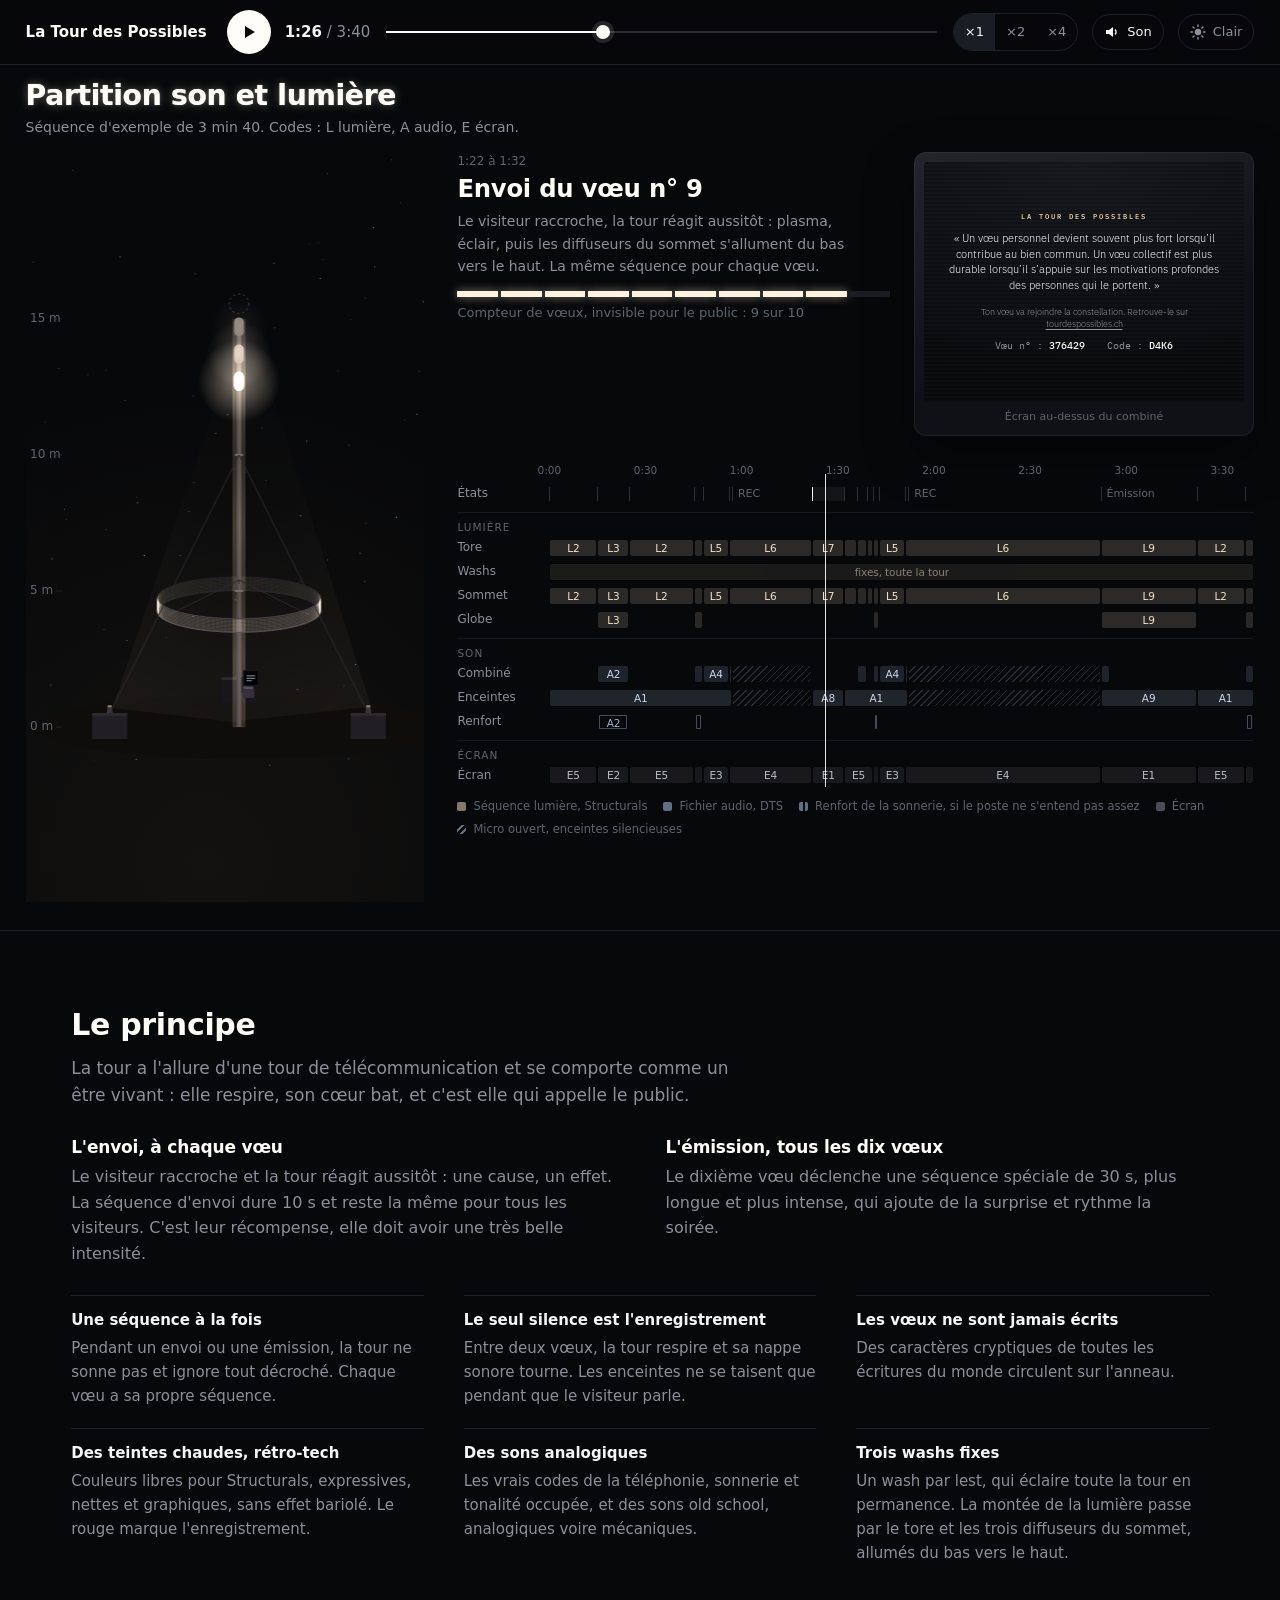
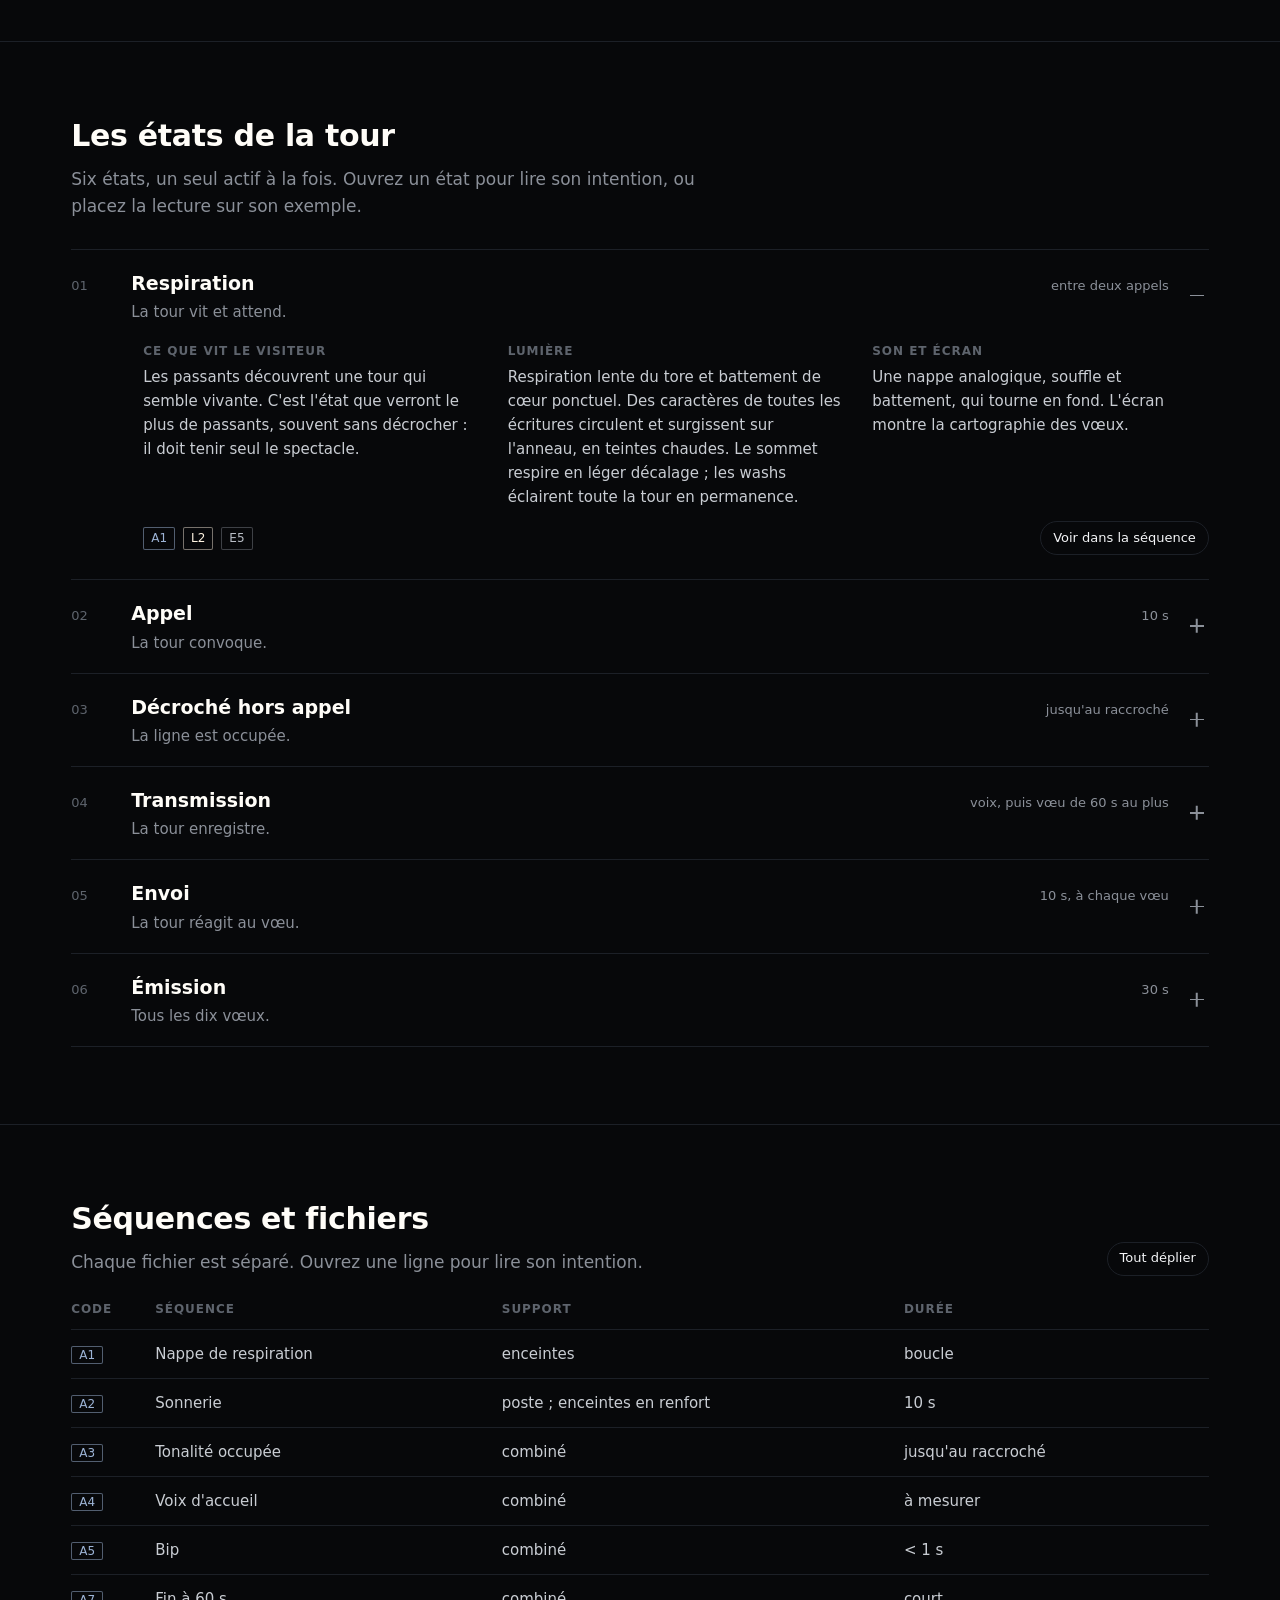
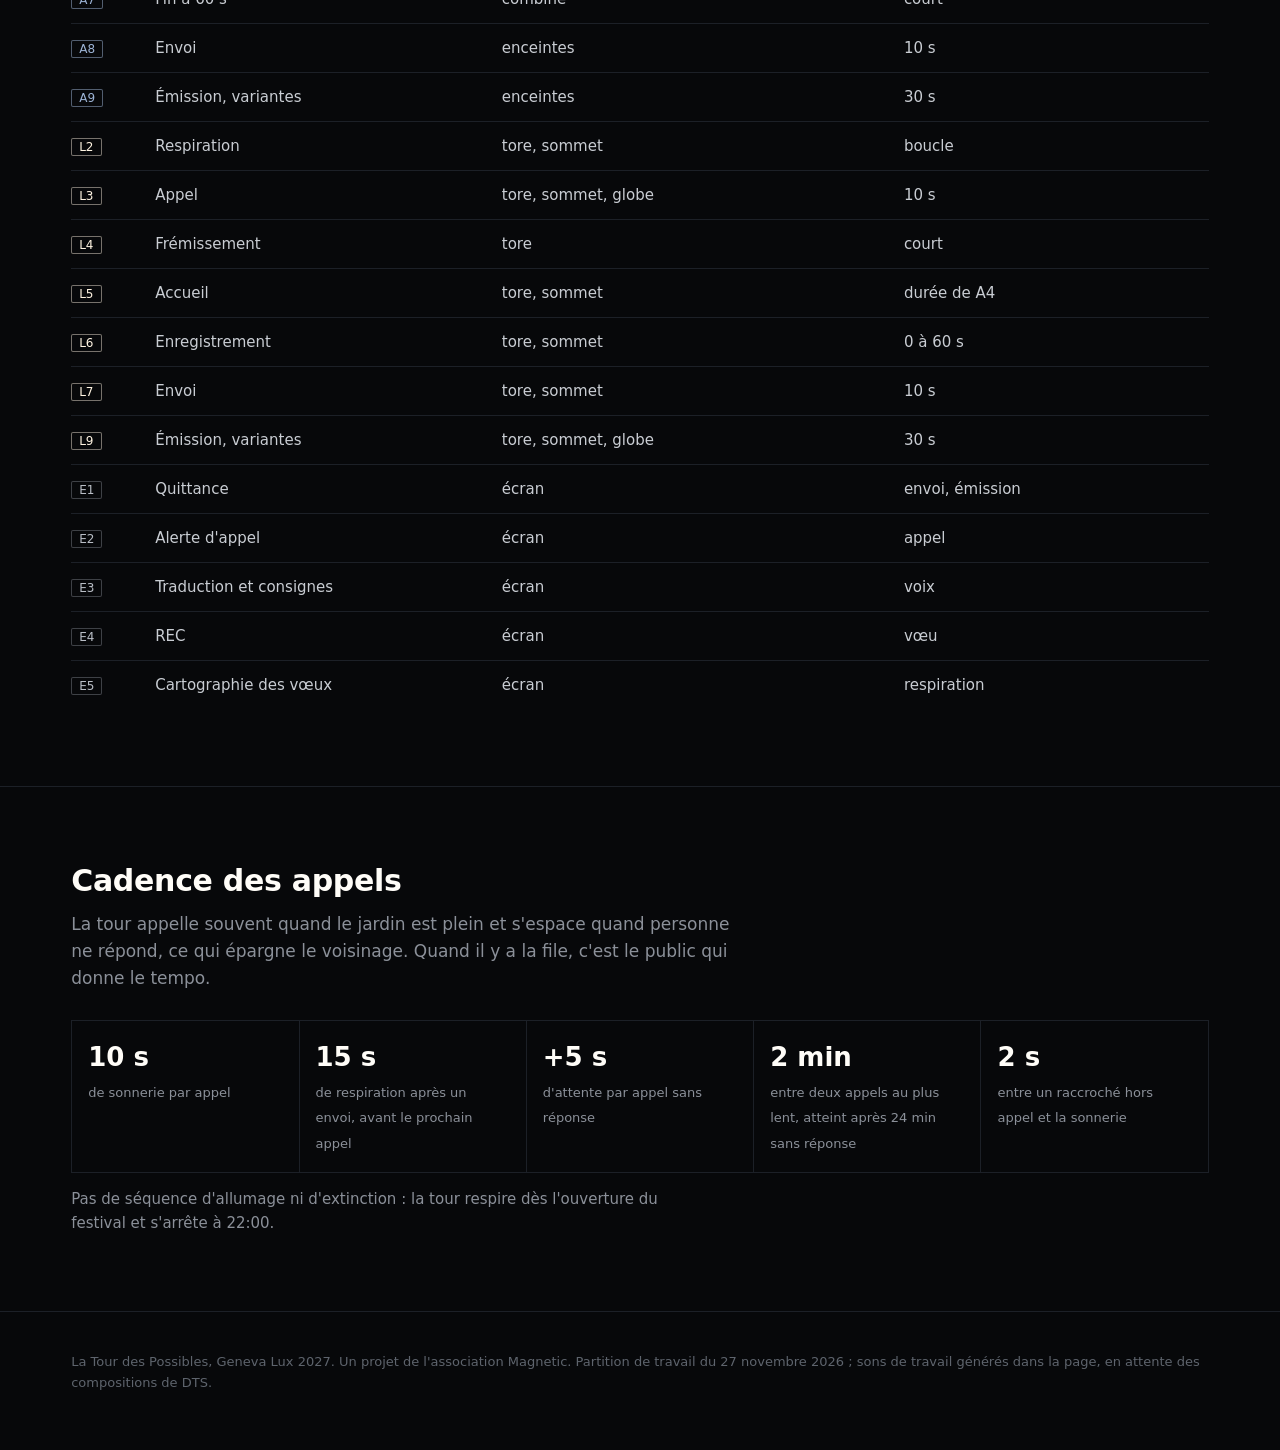
==== commit f844c61a: "Séquençage : quittance au raccroché (écran du deck), codes sans zéro Co-Authored-By: Claude Opus 5.5" ====
--- a/sequencage/index.html
+++ b/sequencage/index.html
@@ -7,6 +7,7 @@
 <meta name="color-scheme" content="dark light">
 <meta name="theme-color" content="#07080A">
 <title>Partition de la tour</title>
+<link rel="preconnect" href="https://fonts.googleapis.com"><link href="https://fonts.googleapis.com/css2?family=IBM+Plex+Mono:wght@400;500&family=IBM+Plex+Sans:wght@300;400;600&display=swap" rel="stylesheet">
 <style>
 /* VOICE travail : la conduite son et lumière d'une installation, à transmettre à l'équipe technique
    IDEA une conduite de régie lue la nuit, au pied de la tour, dans la charte du site tourdespossibles.ch
@@ -221,6 +222,25 @@
 :root[data-theme=light] .right .lg{color:var(--mute)}
 :root{--sw-l:rgba(255,236,205,.5);--sw-s:rgba(157,180,214,.6);--sw-e:rgba(139,144,153,.5)}
 :root[data-theme=light]{--sw-l:rgba(201,135,42,.5);--sw-s:rgba(45,85,146,.45);--sw-e:rgba(0,0,0,.25)}
+.ft tr.d td{line-height:1.6;padding-bottom:18px}.ft tr.d td:last-child{max-width:78ch}
+
+/* écran 4:3 de la quittance, d'après le deck */
+.top{grid-template-columns:minmax(0,1fr) 340px}.dev{container-type:inline-size;width:340px;padding:10px;border-radius:12px;background:linear-gradient(160deg,#23252b,#101116 60%);box-shadow:0 20px 50px rgba(0,0,0,.45),inset 0 0 0 1px rgba(255,255,255,.06)}
+.scr{aspect-ratio:4/3;border-radius:3px;background:radial-gradient(120% 90% at 50% 0%,#15161b,#08090b);color:#F4F5F7;padding:6.5cqw 7.5cqw;gap:3.2cqw;font-family:"IBM Plex Sans",system-ui,sans-serif}
+.scr::after{content:"";position:absolute;inset:0;pointer-events:none;background:repeating-linear-gradient(0deg,rgba(255,255,255,.018) 0 2px,transparent 2px 4px)}
+.scr p{margin:0}
+.scr .sc-title{font:500 2.1cqw/1 "IBM Plex Mono",ui-monospace,monospace;letter-spacing:.3em;text-transform:uppercase;color:#FFE6BD}
+.scr .sc-quote{font-weight:300;font-size:3.5cqw;line-height:1.42;color:#F4F5F7}
+.scr .sc-line{font-weight:300;font-size:2.9cqw;line-height:1.4;color:#8B9099}
+.scr .sc-line u{text-decoration-thickness:1px;text-underline-offset:.5cqw}
+.scr .sc-ids{display:flex;justify-content:center;gap:7cqw;font:400 3cqw/1 "IBM Plex Mono",ui-monospace,monospace;color:#8B9099}
+.scr .sc-ids b{font-weight:500;color:#FFFDF8}
+.scr .sc-big{font-weight:600;font-size:10cqw;line-height:1;color:#FFFDF8}
+.scr.al{background:#B3161C}
+.scr.rc .ring{width:46%}.scr.rc .recl{font:500 5cqw/1 "IBM Plex Mono",monospace;letter-spacing:.12em}.scr.rc .cd{font:500 11cqw/1 "IBM Plex Mono",monospace}
+.scr.map{padding:3cqw;gap:1.5cqw}.scr .sc-map{width:100%;height:80%}.sc-map line{stroke:rgba(255,230,189,.22);stroke-width:.6}.sc-map circle{fill:#FFE6BD}
+.scr .sc-cap{font-size:2cqw;letter-spacing:.18em;color:#8B9099}
+@media(max-width:1100px){.top{grid-template-columns:minmax(0,1fr) 260px}.dev{width:260px}}@media(max-width:560px){.top{grid-template-columns:minmax(0,1fr)}.dev{width:min(100%,340px)}}
 </style>
 </head>
 <body>
@@ -324,40 +344,40 @@
 const MOM=[[0,15,'resp','Respiration'],[15,25,'appel','Appel sans réponse'],[25,45,'resp','Respiration'],[45,48,'appel','Appel'],[48,56,'voix','Transmission, voix'],[56,57,'bip','Bip'],[57,82,'rec','Transmission, vœu n° 9'],[82,92,'envoi','Envoi du vœu n° 9'],[92,96,'resp','Respiration'],[96,99,'hors','Décroché hors appel'],[99,101,'resp','Respiration'],[101,103,'appel','Appel'],[103,111,'voix','Transmission, voix'],[111,112,'bip','Bip'],[112,172,'rec','Transmission, vœu n° 10'],[172,202,'emis','Émission, dixième vœu'],[202,217,'resp','Respiration'],[217,220,'appel','Appel']];
 const SHORT={resp:'Respiration',appel:'Appel',voix:'Voix',bip:'',rec:'REC',envoi:'Envoi',hors:'Occupé',emis:'Émission'};
 const NOW={resp:'La tour vit et attend. Des caractères cryptiques circulent sur l\'anneau, la lumière respire, la nappe sonore tourne.',appel:'Toute la tour sonne avec le téléphone : le tore et le sommet battent au rythme de la sonnerie.',hors:'Quelqu\'un décroche sans sonnerie et entend la tonalité occupée. Au raccroché, la tour le rappelle.',voix:'La voix de la tour parle au combiné. Au sommet, les diffuseurs s\'allument l\'un après l\'autre, comme une information qui arrive.',bip:'Le bip donne la parole.',rec:'Le visiteur dit son vœu. Une boucle de lumière parcourt l\'anneau, les trois diffuseurs du sommet sont rouges, les enceintes se taisent.',envoi:'Le visiteur raccroche, la tour réagit aussitôt : plasma, éclair, puis les diffuseurs du sommet s\'allument du bas vers le haut. La même séquence pour chaque vœu.',emis:'Le dixième vœu déclenche la séquence spéciale : la tour envoie les vœux vers le ciel.'};
-const RL=[[0,15,'L02'],[15,25,'L03'],[25,45,'L02'],[45,48,'L03'],[48,56,'L05'],[56,82,'L06'],[82,92,'L07'],[92,96,'L02'],[96,99,'L04'],[99,101,'L02'],[101,103,'L03'],[103,111,'L05'],[111,172,'L06'],[172,202,'L09'],[202,217,'L02'],[217,220,'L03']];
-const RC=[[15,25,'A02'],[45,48,'A02'],[48,56,'A04'],[56,57,'A05'],[57,82,'MIC'],[96,99,'A03'],[101,103,'A02'],[103,111,'A04'],[111,112,'A05'],[112,172,'MIC'],[172,175,'A07'],[217,220,'A02']];
-const RS=[[0,57,'A01'],[57,82,'MIC'],[82,92,'A08'],[92,112,'A01'],[112,172,'MIC'],[172,202,'A09'],[202,220,'A01']];
-const RR=[[15,25,'A02'],[45,48,'A02'],[101,103,'A02'],[217,220,'A02']];
-const RE=[[0,15,'E01'],[15,25,'E02'],[25,45,'E01'],[45,48,'E02'],[48,56,'E03'],[56,82,'E04'],[82,92,'E05'],[92,101,'E01'],[101,103,'E02'],[103,111,'E03'],[111,172,'E04'],[172,202,'E05'],[202,217,'E01'],[217,220,'E02']];
-const ZONE={to:()=>true,wa:c=>c!=='L05'&&c!=='L06',so:()=>true,gl:c=>c==='L03'||c==='L09'};
+const RL=[[0,15,'L2'],[15,25,'L3'],[25,45,'L2'],[45,48,'L3'],[48,56,'L5'],[56,82,'L6'],[82,92,'L7'],[92,96,'L2'],[96,99,'L4'],[99,101,'L2'],[101,103,'L3'],[103,111,'L5'],[111,172,'L6'],[172,202,'L9'],[202,217,'L2'],[217,220,'L3']];
+const RC=[[15,25,'A2'],[45,48,'A2'],[48,56,'A4'],[56,57,'A5'],[57,82,'MIC'],[96,99,'A3'],[101,103,'A2'],[103,111,'A4'],[111,112,'A5'],[112,172,'MIC'],[172,175,'A7'],[217,220,'A2']];
+const RS=[[0,57,'A1'],[57,82,'MIC'],[82,92,'A8'],[92,112,'A1'],[112,172,'MIC'],[172,202,'A9'],[202,220,'A1']];
+const RR=[[15,25,'A2'],[45,48,'A2'],[101,103,'A2'],[217,220,'A2']];
+const RE=[[0,15,'E5'],[15,25,'E2'],[25,45,'E5'],[45,48,'E2'],[48,56,'E3'],[56,82,'E4'],[82,92,'E1'],[92,101,'E5'],[101,103,'E2'],[103,111,'E3'],[111,172,'E4'],[172,202,'E1'],[202,217,'E5'],[217,220,'E2']];
+const ZONE={to:()=>true,wa:c=>c!=='L5'&&c!=='L6',so:()=>true,gl:c=>c==='L3'||c==='L9'};
 const STATES=[
-['Respiration','La tour vit et attend.','entre deux appels',0,'Les passants découvrent une tour qui semble vivante. C\'est l\'état que verront le plus de passants, souvent sans décrocher : il doit tenir seul le spectacle.','Respiration lente du tore et battement de cœur ponctuel. Des caractères de toutes les écritures circulent et surgissent sur l\'anneau, en teintes chaudes. Le sommet respire en léger décalage ; les washs éclairent toute la tour en permanence.','Une nappe analogique, souffle et battement, qui tourne en fond. L\'écran affiche la maxime.',['A01','L02','E01']],
-['Appel','La tour convoque.','10 s',15,'Le téléphone sonne au hasard. Celui qui décroche devient celui que la tour a choisi ; les autres regardent. Sans réponse, la tour retombe dans sa respiration et rappellera plus tard.','Toute la tour sonne : le tore et le sommet battent ensemble, deux coups et un silence. Le globe, s\'il est installé, clignote comme une balise.','Une vraie sonnerie de téléphone, mécanique, qui sort du poste. Les enceintes ne la renforcent que si le poste ne s\'entend pas assez. L\'écran passe en alerte.',['A02','L03','E02']],
-['Décroché hors appel','La ligne est occupée.','jusqu\'au raccroché',96,'Quelqu\'un décroche alors que rien ne sonne et entend la tonalité occupée. Il raccroche ; deux secondes plus tard, la tour le rappelle. Ne joue que pendant la respiration.','La lumière ne change presque pas, à peine un frémissement : toute la surprise tient dans le rappel.','La tonalité occupée, avec les vrais codes sonores de la téléphonie.',['A03','L04']],
-['Transmission','La tour enregistre.','voix, puis vœu de 60 s au plus',48,'La voix dit à l\'oreille : « Je suis la tour des possibles et j\'ai une question pour toi. Quel est ton vœu le plus cher ? », puis demande de raccrocher pour envoyer le vœu. Un bip donne la parole ; le raccroché envoie le vœu.','Pendant la voix, le tore est enveloppant et les diffuseurs du sommet s\'allument l\'un après l\'autre, comme une information qui arrive. Pendant le vœu, une boucle de lumière parcourt l\'anneau, coupée au raccroché quelle que soit la durée du vœu ; les trois diffuseurs sont rouges, c\'est le voyant REC de la tour.','La voix et le bip dans le combiné, la nappe en fond pendant la voix. Pendant l\'enregistrement, les enceintes se taisent : c\'est le seul moment de silence. L\'écran donne la traduction, puis le REC et le compte à rebours des 10 dernières secondes.',['A04','A05','A07','L05','L06','E03','E04']],
-['Envoi','La tour réagit au vœu.','10 s, à chaque vœu',82,'Le visiteur raccroche et la tour réagit aussitôt : une cause, un effet. La séquence est la même pour tous les visiteurs et doit avoir une très belle intensité.','Le plasma pulse et se rassemble dans le tore, un éclair le traverse, puis l\'énergie rejoint le sommet : les trois diffuseurs s\'allument du bas vers le haut et s\'illuminent ensemble. La tour revient ensuite directement à sa respiration.','Une montée électrique, analogique, qui se résout dans un impact. Pas de silence après le vœu.',['A08','L07','E05']],
-['Émission','Tous les dix vœux.','30 s',172,'Le dixième vœu déclenche une séquence spéciale, plus longue et plus intense. Elle ajoute de la surprise et rythme la soirée.','L\'anneau se remplit de lumière et pulse de plus en plus vite ; les diffuseurs du sommet s\'allument du bas vers le haut, en vagues de plus en plus rapides. Puis le tir : coupure nette, l\'anneau se vide vers le haut, le sommet éclate, le globe lance son flash. La tour revient à sa respiration.','Composition immersive en crescendo, point culminant au tir. Plusieurs variantes alternent d\'une émission à l\'autre.',['A09','L09','E05']]];
+['Respiration','La tour vit et attend.','entre deux appels',0,'Les passants découvrent une tour qui semble vivante. C\'est l\'état que verront le plus de passants, souvent sans décrocher : il doit tenir seul le spectacle.','Respiration lente du tore et battement de cœur ponctuel. Des caractères de toutes les écritures circulent et surgissent sur l\'anneau, en teintes chaudes. Le sommet respire en léger décalage ; les washs éclairent toute la tour en permanence.','Une nappe analogique, souffle et battement, qui tourne en fond. L\'écran montre la cartographie des vœux.',['A1','L2','E5']],
+['Appel','La tour convoque.','10 s',15,'Le téléphone sonne au hasard. Celui qui décroche devient celui que la tour a choisi ; les autres regardent. Sans réponse, la tour retombe dans sa respiration et rappellera plus tard.','Toute la tour sonne : le tore et le sommet battent ensemble, deux coups et un silence. Le globe, s\'il est installé, clignote comme une balise.','Une vraie sonnerie de téléphone, mécanique, qui sort du poste. Les enceintes ne la renforcent que si le poste ne s\'entend pas assez. L\'écran passe en alerte.',['A2','L3','E2']],
+['Décroché hors appel','La ligne est occupée.','jusqu\'au raccroché',96,'Quelqu\'un décroche alors que rien ne sonne et entend la tonalité occupée. Il raccroche ; deux secondes plus tard, la tour le rappelle. Ne joue que pendant la respiration.','La lumière ne change presque pas, à peine un frémissement : toute la surprise tient dans le rappel.','La tonalité occupée, avec les vrais codes sonores de la téléphonie.',['A3','L4']],
+['Transmission','La tour enregistre.','voix, puis vœu de 60 s au plus',48,'La voix dit à l\'oreille : « Je suis la tour des possibles et j\'ai une question pour toi. Quel est ton vœu le plus cher ? », puis demande de raccrocher pour envoyer le vœu. Un bip donne la parole ; le raccroché envoie le vœu.','Pendant la voix, le tore est enveloppant et les diffuseurs du sommet s\'allument l\'un après l\'autre, comme une information qui arrive. Pendant le vœu, une boucle de lumière parcourt l\'anneau, coupée au raccroché quelle que soit la durée du vœu ; les trois diffuseurs sont rouges, c\'est le voyant REC de la tour.','La voix et le bip dans le combiné, la nappe en fond pendant la voix. Pendant l\'enregistrement, les enceintes se taisent : c\'est le seul moment de silence. L\'écran donne la traduction, puis le REC et le compte à rebours des 10 dernières secondes.',['A4','A5','A7','L5','L6','E3','E4']],
+['Envoi','La tour réagit au vœu.','10 s, à chaque vœu',82,'Le visiteur raccroche et la tour réagit aussitôt : une cause, un effet. La séquence est la même pour tous les visiteurs et doit avoir une très belle intensité.','Le plasma pulse et se rassemble dans le tore, un éclair le traverse, puis l\'énergie rejoint le sommet : les trois diffuseurs s\'allument du bas vers le haut et s\'illuminent ensemble. La tour revient ensuite directement à sa respiration.','Une montée électrique, analogique, qui se résout dans un impact. Pas de silence après le vœu. L\'écran affiche la quittance : la phrase de la tour, le numéro et le code du vœu.',['A8','L7','E1']],
+['Émission','Tous les dix vœux.','30 s',172,'Le dixième vœu déclenche une séquence spéciale, plus longue et plus intense. Elle ajoute de la surprise et rythme la soirée.','L\'anneau se remplit de lumière et pulse de plus en plus vite ; les diffuseurs du sommet s\'allument du bas vers le haut, en vagues de plus en plus rapides. Puis le tir : coupure nette, l\'anneau se vide vers le haut, le sommet éclate, le globe lance son flash. La tour revient à sa respiration.','Composition immersive en crescendo, point culminant au tir. Plusieurs variantes alternent d\'une émission à l\'autre. L\'écran affiche la quittance du dixième vœu.',['A9','L9','E1']]];
 const FILES=[
-['A01','Nappe de respiration','enceintes','boucle','Le souffle de la tour, analogique, qui tourne en fond sauf pendant l\'enregistrement du vœu.'],
-['A02','Sonnerie','poste ; enceintes en renfort','10 s','Une vraie sonnerie de téléphone, mécanique. Les enceintes ne la renforcent que si le poste ne s\'entend pas assez.'],
-['A03','Tonalité occupée','combiné','jusqu\'au raccroché','Pour qui décroche sans sonnerie, avec les vrais codes sonores de la téléphonie.'],
-['A04','Voix d\'accueil','combiné','à mesurer','« Je suis la tour des possibles et j\'ai une question pour toi. Quel est ton vœu le plus cher ? », puis la consigne de raccrocher.'],
-['A05','Bip','combiné','< 1 s','Donne la parole au visiteur.'],
-['A07','Fin à 60 s','combiné','court','Invite à raccrocher quand la minute est écoulée.'],
-['A08','Envoi','enceintes','10 s','Une montée électrique, analogique, qui se résout dans un impact ; la même pour chaque vœu.'],
-['A09','Émission, variantes','enceintes','30 s','Crescendo immersif, point culminant au tir ; plusieurs variantes en alternance.'],
-['L02','Respiration','tore, sommet','boucle','Respiration lente, battement ponctuel, caractères cryptiques en teintes chaudes ; washs fixes sur toute la tour.'],
-['L03','Appel','tore, sommet, globe','10 s','Toute la tour bat avec la sonnerie, deux coups et un silence.'],
-['L04','Frémissement','tore','court','À peine perceptible, pour qui décroche hors appel.'],
-['L05','Accueil','tore, sommet','durée de A04','Tore enveloppant ; diffuseurs du sommet allumés en séquence, comme une information qui arrive.'],
-['L06','Enregistrement','tore, sommet','0 à 60 s','Une boucle coupée au raccroché, pour s\'adapter à la durée de chaque vœu ; les trois diffuseurs en rouge, voyant REC.'],
-['L07','Envoi','tore, sommet','10 s','Plasma qui se rassemble, éclair, puis les diffuseurs du sommet allumés du bas vers le haut ; la même séquence pour chaque vœu.'],
-['L09','Émission, variantes','tore, sommet, globe','30 s','Anneau qui se remplit et pulse, diffuseurs du sommet en vagues montantes de plus en plus rapides, tir : coupure nette, éclat du sommet, flash du globe.'],
-['E01','Maxime','écran','respiration','« Un vœu personnel devient souvent plus fort lorsqu\'il contribue au bien commun », en français et en anglais.'],
-['E02','Alerte d\'appel','écran','appel','Écran rouge, invitation à décrocher.'],
-['E03','Traduction et consignes','écran','voix','Traduction anglaise de la voix ; parler après le bip, raccrocher pour envoyer.'],
-['E04','REC','écran','vœu','Voyant REC et temps écoulé ; compte à rebours sur les 10 dernières secondes.'],
-['E05','Numéro du vœu','écran','envoi, émission','Le numéro du vœu et la maxime.']];
+['A1','Nappe de respiration','enceintes','boucle','Le souffle de la tour au repos, celui d\'un organisme endormi au cœur d\'une machine. Une nappe analogique, chaude et un peu granuleuse, avec un battement lent calé sur la respiration lumineuse du tore. Elle reste assez discrète pour qu\'on la découvre en s\'approchant, et tourne en fond à tout moment, sauf pendant l\'enregistrement du vœu.'],
+['A2','Sonnerie','poste ; enceintes en renfort','10 s','Le moment où la tour convoque quelqu\'un. Une vraie sonnerie de téléphone, mécanique, avec la cloche et le rythme d\'un vieux poste : chacun doit comprendre immédiatement qu\'un téléphone sonne et qu\'il peut décrocher. Elle sort du poste lui-même, ce qui donne à l\'objet sa crédibilité ; les enceintes ne la renforcent que si le poste ne s\'entend pas assez.'],
+['A3','Tonalité occupée','combiné','jusqu\'au raccroché','La tour répond à qui décroche trop tôt par le signal que tout le monde connaît : la ligne est occupée. Un vrai code sonore de la téléphonie, sans habillage, qui fait patienter avec un peu d\'humour avant le rappel.'],
+['A4','Voix d\'accueil','combiné','à mesurer','La voix de la tour, à l\'oreille du visiteur : « Je suis la tour des possibles et j\'ai une question pour toi. Quel est ton vœu le plus cher ? », puis la consigne de raccrocher pour envoyer le vœu. Une voix calme et proche, qui tutoie. Elle doit installer en quelques secondes un moment d\'intimité au milieu du jardin.'],
+['A5','Bip','combiné','< 1 s','Le signal qui donne la parole, comme sur un vieux répondeur. Bref et familier.'],
+['A7','Fin à 60 s','combiné','court','Quand la minute est écoulée, la tour invite doucement à raccrocher, pour que personne ne se sente coupé.'],
+['A8','Envoi','enceintes','10 s','La récompense sonore de chaque vœu. Un bourdonnement électrique qui pulse, enfle et accélère comme un plasma qui se charge, jusqu\'à la décharge au moment de l\'éclair, puis s\'éteint pendant que la lumière monte au sommet. Un son analogique, presque mécanique, le même pour tous, pour que chacun associe son geste à cette réponse.'],
+['A9','Émission, variantes','enceintes','30 s','La séquence spéciale du dixième vœu, et le moment collectif de la soirée. Une composition immersive en crescendo, plus ample et plus longue que l\'envoi, qui culmine au moment du tir vers le ciel. Plusieurs variantes alternent, pour qu\'un public qui reste un moment ne réentende pas la même chose.'],
+['L2','Respiration','tore, sommet','boucle','La tour au repos : un être vivant dans une structure de télécommunication. Le tore respire lentement, traversé par un battement de cœur ponctuel. Des caractères de toutes les écritures du monde y circulent et surgissent, cryptiques, en teintes chaudes rétro-tech ; ils figurent les messages qui transitent par la tour sans jamais les écrire. Le sommet respire en léger décalage. C\'est ce que verront la plupart des passants : la séquence doit tenir seule le spectacle et varier assez pour ne jamais paraître en boucle.'],
+['L3','Appel','tore, sommet, globe','10 s','La tour cherche quelqu\'un. La respiration se brise d\'un coup et toute la tour bat au rythme de la sonnerie, deux coups et un silence, comme un vieux téléphone porté à l\'échelle d\'un phare. Le globe, s\'il est installé, clignote comme une balise. L\'appel doit se voir de loin et donner envie de s\'approcher.'],
+['L4','Frémissement','tore','court','Un signe presque imperceptible quand quelqu\'un décroche hors appel : la tour a entendu. Toute la surprise est réservée au rappel.'],
+['L5','Accueil','tore, sommet','durée de A4','La tour se tourne vers une seule personne. L\'agitation de l\'appel retombe d\'un coup ; le tore devient enveloppant, avec un mouvement lent et contenu, et les trois diffuseurs du sommet s\'allument l\'un après l\'autre, comme une information qui arrive.'],
+['L6','Enregistrement','tore, sommet','0 à 60 s','Le moment le plus intime, dans l\'esthétique de l\'enregistrement : les trois diffuseurs du sommet passent au rouge, comme le voyant REC d\'une caméra, visible de loin. Sur le tore, une boucle d\'ondes montre au public qu\'un vœu est en train d\'être dit, sans jamais l\'écrire. La boucle s\'adapte à la durée de chaque vœu et se coupe au raccroché.'],
+['L7','Envoi','tore, sommet','10 s','La réponse immédiate de la tour au raccroché : une cause, un effet. Le plasma pulse et se rassemble dans le tore, un éclair le traverse, puis les trois diffuseurs du sommet s\'allument du bas vers le haut, comme si le vœu montait. Une séquence courte et intense, la même pour tous les visiteurs, qui doit donner envie de revenir faire un vœu.'],
+['L9','Émission, variantes','tore, sommet, globe','30 s','Le grand moment de la soirée, tous les dix vœux. L\'anneau se remplit de lumière et pulse de plus en plus vite, les diffuseurs du sommet s\'allument en vagues montantes qui accélèrent, la tension monte. Puis le tir : coupure nette, l\'anneau se vide vers le haut, le sommet éclate et le globe lance son flash, comme un signal envoyé au loin. La tour retrouve ensuite son souffle. Plusieurs variantes alternent d\'une émission à l\'autre.'],
+['E1','Quittance','écran','envoi, émission','Au raccroché, l\'écran affiche la quittance du vœu : la phrase de la tour, « Un vœu personnel devient souvent plus fort lorsqu\'il contribue au bien commun. Un vœu collectif est plus durable lorsqu\'il s\'appuie sur les motivations profondes des personnes qui le portent. », l\'annonce que le vœu va rejoindre la constellation, et un numéro et un code pour le retrouver sur tourdespossibles.ch. Cette phrase porte l\'intention du projet : elle invite chacun à regarder son souhait le plus intime à la lumière de celui des autres.'],
+['E2','Alerte d\'appel','écran','appel','L\'écran relaie l\'appel : il passe au rouge et invite à décrocher, pour que personne ne doute que ce téléphone sonne pour lui.'],
+['E3','Traduction et consignes','écran','voix','Pendant la voix, l\'écran donne la traduction anglaise et les consignes pratiques : parler après le bip, raccrocher pour envoyer. La voix peut ainsi rester un moment rituel, en français, sans mode d\'emploi.'],
+['E4','REC','écran','vœu','Le voyant REC et un anneau qui marque le temps écoulé. Sur les 10 dernières secondes, un compte à rebours permet à chacun de terminer sa phrase sans être coupé net.'],
+['E5','Cartographie des vœux','écran','respiration','Entre deux vœux, l\'écran montre la cartographie des vœux, la constellation en ligne que chaque vœu vient rejoindre, là où le numéro et le code venaient de paraître.']];
 const MAX1='Un vœu personnel devient souvent plus fort lorsqu\'il contribue au bien commun.',MAX1E='A personal wish often grows stronger when it serves the common good.';
 const $=id=>document.getElementById(id);
 const esc=s=>String(s).replace(/[&<>"']/g,c=>({'&':'&amp;','<':'&lt;','>':'&gt;','"':'&quot;',"'":'&#39;'}[c]));
@@ -366,6 +386,7 @@
 const sm=(a,b,x)=>{const u=cl((x-a)/(b-a));return u*u*(3-2*u)};
 const g=(x,c,w)=>Math.exp(-((x-c)*(x-c))/(2*w*w));
 const h2=(a,b)=>{let x=(Math.imul(a|0,374761393)+Math.imul(b|0,668265263))|0;x=Math.imul(x^(x>>>13),1274126177);return ((x^(x>>>16))>>>0)/4294967296};
+const MAP=(()=>{let o='',P=[];for(let i=0;i<70;i++){P.push([20+h2(i,41)*360,20+h2(i,43)*230])}P.forEach((p,i)=>{let d=P.map((q,j)=>[Math.hypot(q[0]-p[0],q[1]-p[1]),j]).sort((a,b)=>a[0]-b[0]);for(let k=1;k<3;k++){const q=P[d[k][1]];if(d[k][0]<70)o+='<line x1="'+p[0].toFixed(1)+'" y1="'+p[1].toFixed(1)+'" x2="'+q[0].toFixed(1)+'" y2="'+q[1].toFixed(1)+'"/>'}});P.forEach((p,i)=>{o+='<circle cx="'+p[0].toFixed(1)+'" cy="'+p[1].toFixed(1)+'" r="'+(1+h2(i,47)*1.8).toFixed(2)+'"/>'});return o})();
 let seed=11;const rnd=()=>(seed=seed*16807%2147483647)/2147483647;
 const GL=[];for(let i=0;i<48;i++){const gl=[];let n=0;for(let r=0;r<8;r++){let m=0;for(let c=0;c<5;c++){if(rnd()<.42){m|=1<<c;n++}}gl.push(m)}if(n<7){gl[2]|=14;gl[5]|=17}GL.push(gl)}
 const momAt=t=>MOM.find(m=>t>=m[0]&&t<m[1])||MOM[MOM.length-1];
@@ -440,24 +461,24 @@
  const ex=cx+mast/2,sq=.5*s,sy=Y(2.05),py=Y(1.25),sc=S.scr;
  c.fillStyle='#2E2B30';c.fillRect(ex,sy+sq*.4,Math.max(2,.08*s),.6*s);
  c.fillStyle='#18171A';c.fillRect(ex+.06*s,sy-.04*s,sq+.08*s,sq+.08*s);
- c.fillStyle=sc==='E02'?'#B3161C':'#020304';c.fillRect(ex+.1*s,sy,sq,sq);
- if(sc==='E04'){c.fillStyle='#FF3B3B';c.beginPath();c.arc(ex+.1*s+sq/2,sy+sq/2,Math.max(1.5,sq*.16),0,7);c.fill()}
- else if(sc!=='E02'){c.fillStyle='#8B9099';for(let k=0;k<3;k++)c.fillRect(ex+.1*s+sq*.18,sy+sq*(.3+k*.18),sq*(k===2?.4:.64),Math.max(1,sq*.06))}
+ c.fillStyle=sc==='E2'?'#B3161C':'#020304';c.fillRect(ex+.1*s,sy,sq,sq);
+ if(sc==='E4'){c.fillStyle='#FF3B3B';c.beginPath();c.arc(ex+.1*s+sq/2,sy+sq/2,Math.max(1.5,sq*.16),0,7);c.fill()}
+ else if(sc!=='E2'){c.fillStyle='#8B9099';for(let k=0;k<3;k++)c.fillRect(ex+.1*s+sq*.18,sy+sq*(.3+k*.18),sq*(k===2?.4:.64),Math.max(1,sq*.06))}
  c.fillStyle='#35313A';c.beginPath();c.roundRect(ex+.06*s,py-.18*s,.42*s,.36*s,.05*s);c.fill();
  if(!S.off){c.fillStyle='#55505A';c.beginPath();c.roundRect(ex+.1*s,py-.24*s,.34*s,.09*s,.04*s);c.fill()}
  if(S.off){const fx=ex+1.05*s,fb=gy;c.fillStyle='#2F2C33';c.beginPath();c.roundRect(fx-.17*s,fb-1.5*s,.34*s,.75*s,.1*s);c.fill();c.fillRect(fx-.12*s,fb-.78*s,.1*s,.78*s);c.fillRect(fx+.02*s,fb-.78*s,.1*s,.78*s);c.beginPath();c.arc(fx,fb-1.66*s,.14*s,0,7);c.fill();c.strokeStyle='#2F2C33';c.lineWidth=Math.max(2,.06*s);c.beginPath();c.moveTo(fx-.12*s,fb-1.35*s);c.lineTo(fx-.16*s,fb-1.64*s);c.stroke()}
  c.font='12px system-ui,-apple-system,sans-serif';c.textBaseline='middle';
  const sx=4;c.fillStyle='#5E646D';c.strokeStyle='#1C2027';[0,5,10,15].forEach(m=>{c.beginPath();c.moveTo(sx+26,Y(m));c.lineTo(sx+32,Y(m));c.stroke();c.textAlign='left';c.fillText(m+' m',sx,Y(m))});
  if(!narrow){const lx=cx+3.4*s+28;const lab=(txt,ty,ax,ay,on)=>{c.strokeStyle='#29272C';c.beginPath();c.moveTo(ax,ay);c.lineTo(lx-8,ty);c.stroke();c.fillStyle=on?'#F4F5F7':'#8B9099';c.textAlign='left';c.fillText(txt,lx,ty)};
-  lab('Globe, option',Y(15.6),cx+gr0+2,gyy,S.gl>.05);lab('Sommet, 3 diffuseurs',Y(13.7),cx+6,Y(13.7),Math.max(...S.so)>.4);lab('Mât éclairé par les washs',Y(9),cx+mast*1.5,Y(9),true);lab('Tore, matrice 10 px',Y(hR),cx+rx,yc,true);lab('Écran et téléphone',Y(1.7),ex+sq+.2*s,sy+sq/2,S.off||sc==='E02');lab('3 lests, un wash chacun',Y(.2),WL.x+.65*s,WL.y-.6*s,false)}
+  lab('Globe, option',Y(15.6),cx+gr0+2,gyy,S.gl>.05);lab('Sommet, 3 diffuseurs',Y(13.7),cx+6,Y(13.7),Math.max(...S.so)>.4);lab('Mât éclairé par les washs',Y(9),cx+mast*1.5,Y(9),true);lab('Tore, matrice 10 px',Y(hR),cx+rx,yc,true);lab('Écran et téléphone',Y(1.7),ex+sq+.2*s,sy+sq/2,S.off||sc==='E2');lab('3 lests, un wash chacun',Y(.2),WL.x+.65*s,WL.y-.6*s,false)}
 }
 function drawBand(){const d=img.data;for(let i=0;i<COLS*ROWS;i++){const p=pix(i);d[i*4]=p[0];d[i*4+1]=p[1];d[i*4+2]=p[2];d[i*4+3]=255}bx.putImageData(img,0,0)}
 function screenHTML(S,t){const id=S.scr;
- if(id==='E01')return['','<div class="fr">'+MAX1+'</div><div class="en">'+MAX1E+'</div>'];
- if(id==='E02')return['al','<div class="bg">Décrochez</div><div class="en">Pick up</div>'];
- if(id==='E03')return['','<div class="en" style="color:#C9CDD3">I am the Tower of Possibilities and I have a question for you. What is your dearest wish?</div><div class="fr" style="font-size:13px">Parlez après le bip, raccrochez pour envoyer.</div>'];
- if(id==='E04'){const st=t<82?57:112,el=cl((t-st)/60),last=t>=st+50;return['','<div class="ring" style="--a:'+(el*360).toFixed(1)+'deg"></div>'+(last?'<div class="cd">'+Math.ceil(st+60-t)+'</div>':'<div class="recl">● REC</div>')]}
- const n=t<172?9:10;return['','<div class="en">Vœu n°</div><div class="bg" style="font-size:56px">'+n+'</div><div class="en">'+MAX1E.replace(/\.$/,'')+'</div>'];
+ if(id==='E1'){const n=t<172?['376429','D4K6']:['376430','R7M2'];return['q','<p class="sc-title">La Tour des Possibles</p><p class="sc-quote">« Un vœu personnel devient souvent plus fort lorsqu’il contribue au bien commun. Un vœu collectif est plus durable lorsqu’il s’appuie sur les motivations profondes des personnes qui le portent. »</p><p class="sc-line">Ton vœu va rejoindre la constellation. Retrouve-le sur <u>tourdespossibles.ch</u></p><p class="sc-ids"><span>Vœu n° : <b>'+n[0]+'</b></span><span>Code : <b>'+n[1]+'</b></span></p>']}
+ if(id==='E2')return['al','<p class="sc-big">Décrochez</p><p class="sc-line" style="color:#FFD9DA">Pick up</p>'];
+ if(id==='E3')return['','<p class="sc-title">La Tour des Possibles</p><p class="sc-quote">I am the Tower of Possibilities and I have a question for you. What is your dearest wish?</p><p class="sc-line">Parlez après le bip, raccrochez pour envoyer. · Speak after the beep, hang up to send.</p>'];
+ if(id==='E4'){const st=t<82?57:112,el=cl((t-st)/60),last=t>=st+50;return['rc','<div class="ring" style="--a:'+(el*360).toFixed(1)+'deg"></div>'+(last?'<div class="cd">'+Math.ceil(st+60-t)+'</div>':'<div class="recl">● REC</div>')]}
+ return['map','<svg class="sc-map" viewBox="0 0 400 300" aria-hidden="true">'+MAP+'</svg><p class="sc-title sc-cap">La cartographie des vœux · tourdespossibles.ch</p>'];
 }
 /* timeline */
 const pct=t=>(t/T*100)+'%';
@@ -499,9 +520,9 @@
 function speak(){try{if(!('speechSynthesis' in window))return;speechSynthesis.cancel();const u=new SpeechSynthesisUtterance(SPEAK);u.lang='fr-FR';u.rate=.88;u.pitch=.85;const v=speechSynthesis.getVoices().find(x=>/^fr/i.test(x.lang));if(v)u.voice=v;speechSynthesis.speak(u)}catch(e){}}
 function hush(){try{if('speechSynthesis' in window)speechSynthesis.cancel()}catch(e){}}
 function audio(t,S,on){if(!AC)return;const now=AC.currentTime,set=(gg,v)=>gg.gain.setTargetAtTime(on?v:0,now,.05);const k=S.k,u=S.u,rs=cueAt(RS,t),rc=cueAt(RC,t),enc=rs?rs[2]:'';
- set(N.breath,enc==='A01'?(k==='voix'||k==='appel'?.05:.08)+.14*breath(t):0);
- set(N.ring,rc&&rc[2]==='A02'?.07*ring(u):0);
- set(N.busy,rc&&rc[2]==='A03'?(u%1<.5?.06:0):0);
+ set(N.breath,enc==='A1'?(k==='voix'||k==='appel'?.05:.08)+.14*breath(t):0);
+ set(N.ring,rc&&rc[2]==='A2'?.07*ring(u):0);
+ set(N.busy,rc&&rc[2]==='A3'?(u%1<.5?.06:0):0);
  if(k==='envoi'){const pl=.5+.5*Math.sin(2*Math.PI*(2+u*2.4)*u),v=u<3.35?(.03+.08*u/3.35)*(.35+.65*pl):.11*Math.exp(-(u-3.35)*.75)*(.6+.4*Math.sin(2*Math.PI*7*u));set(N.rise,v);const f=55+18*cl(u/3.35);N.ro.frequency.setTargetAtTime(f,now,.08);N.ro2.frequency.setTargetAtTime(f*2.01,now,.08)}else set(N.rise,0);
  N.ch.forEach((gg,i)=>set(gg,k==='emis'&&u<23?(.02+.05*cl((u-1)/22))*(i<3?1:cl((u-12)/10)):k==='emis'&&u<30?.05*Math.exp(-(u-23)*.6)*(i===0?1:.5):0));
 }
